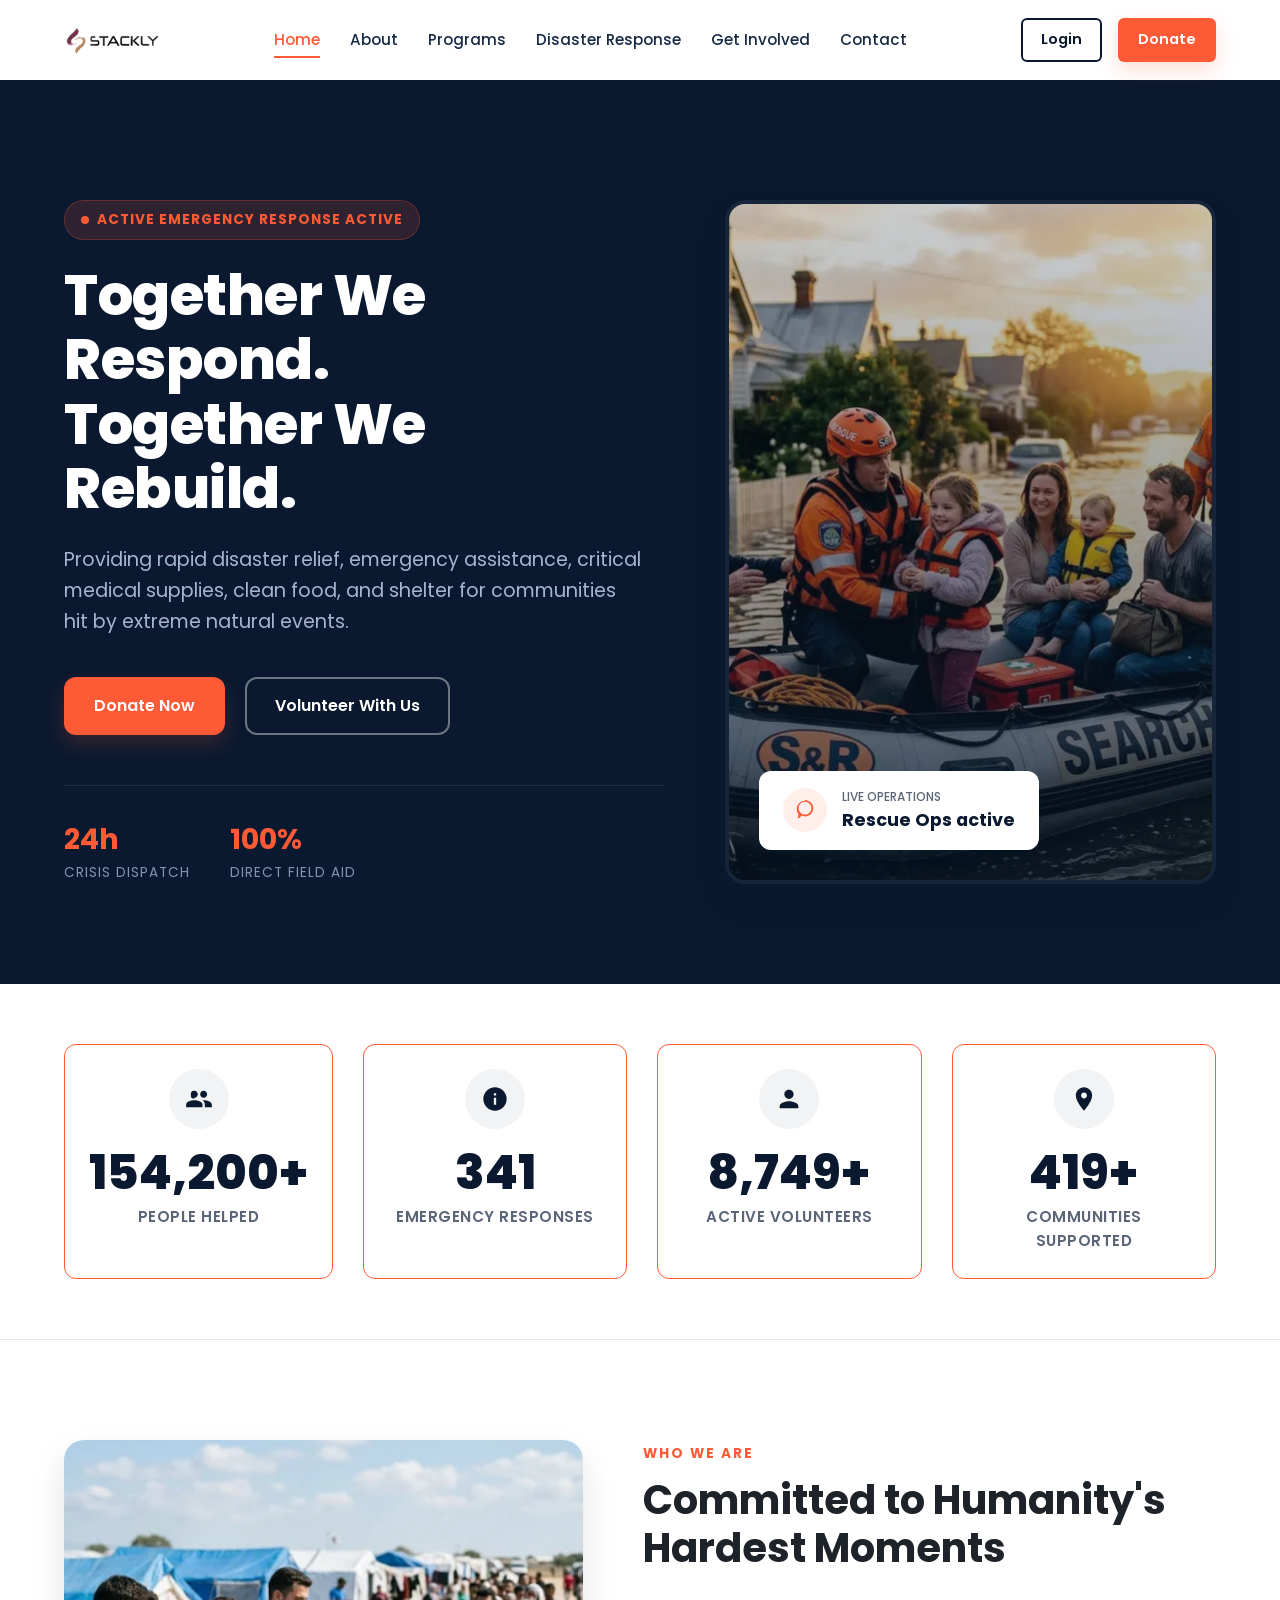
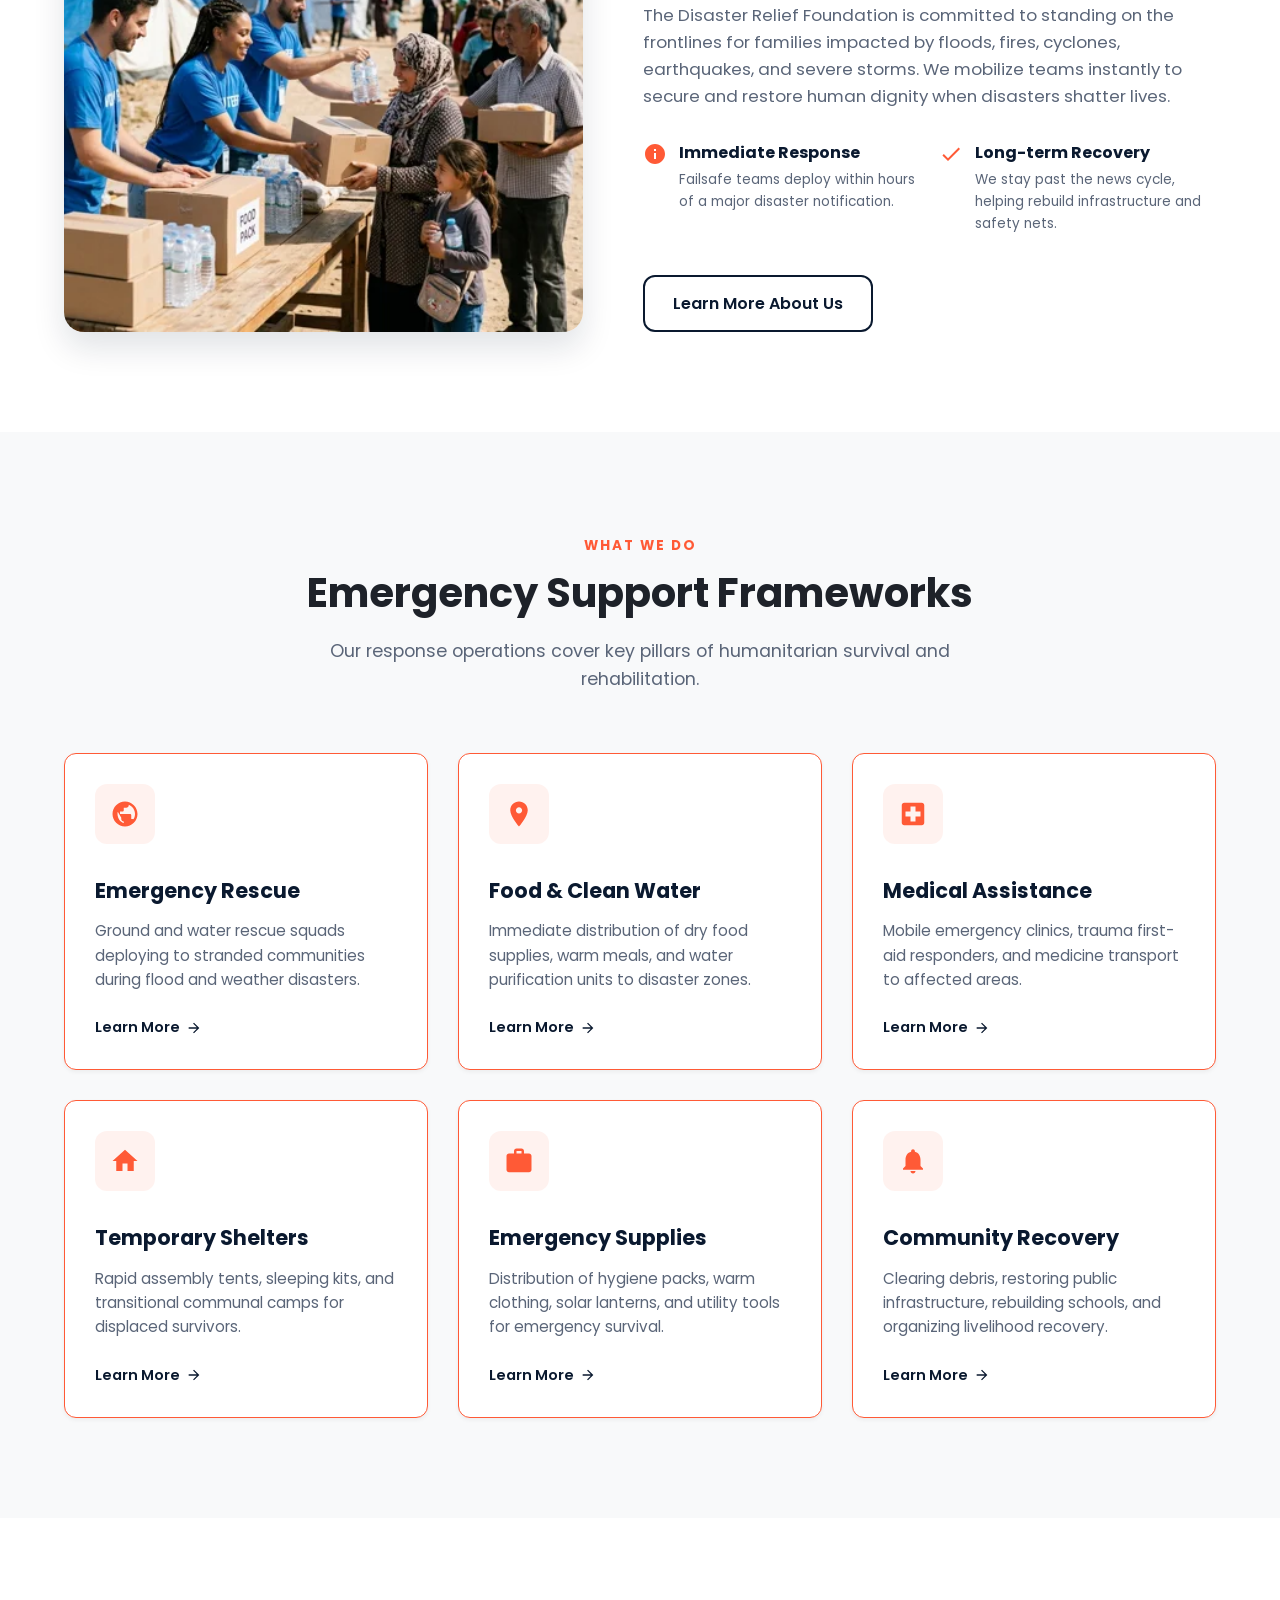
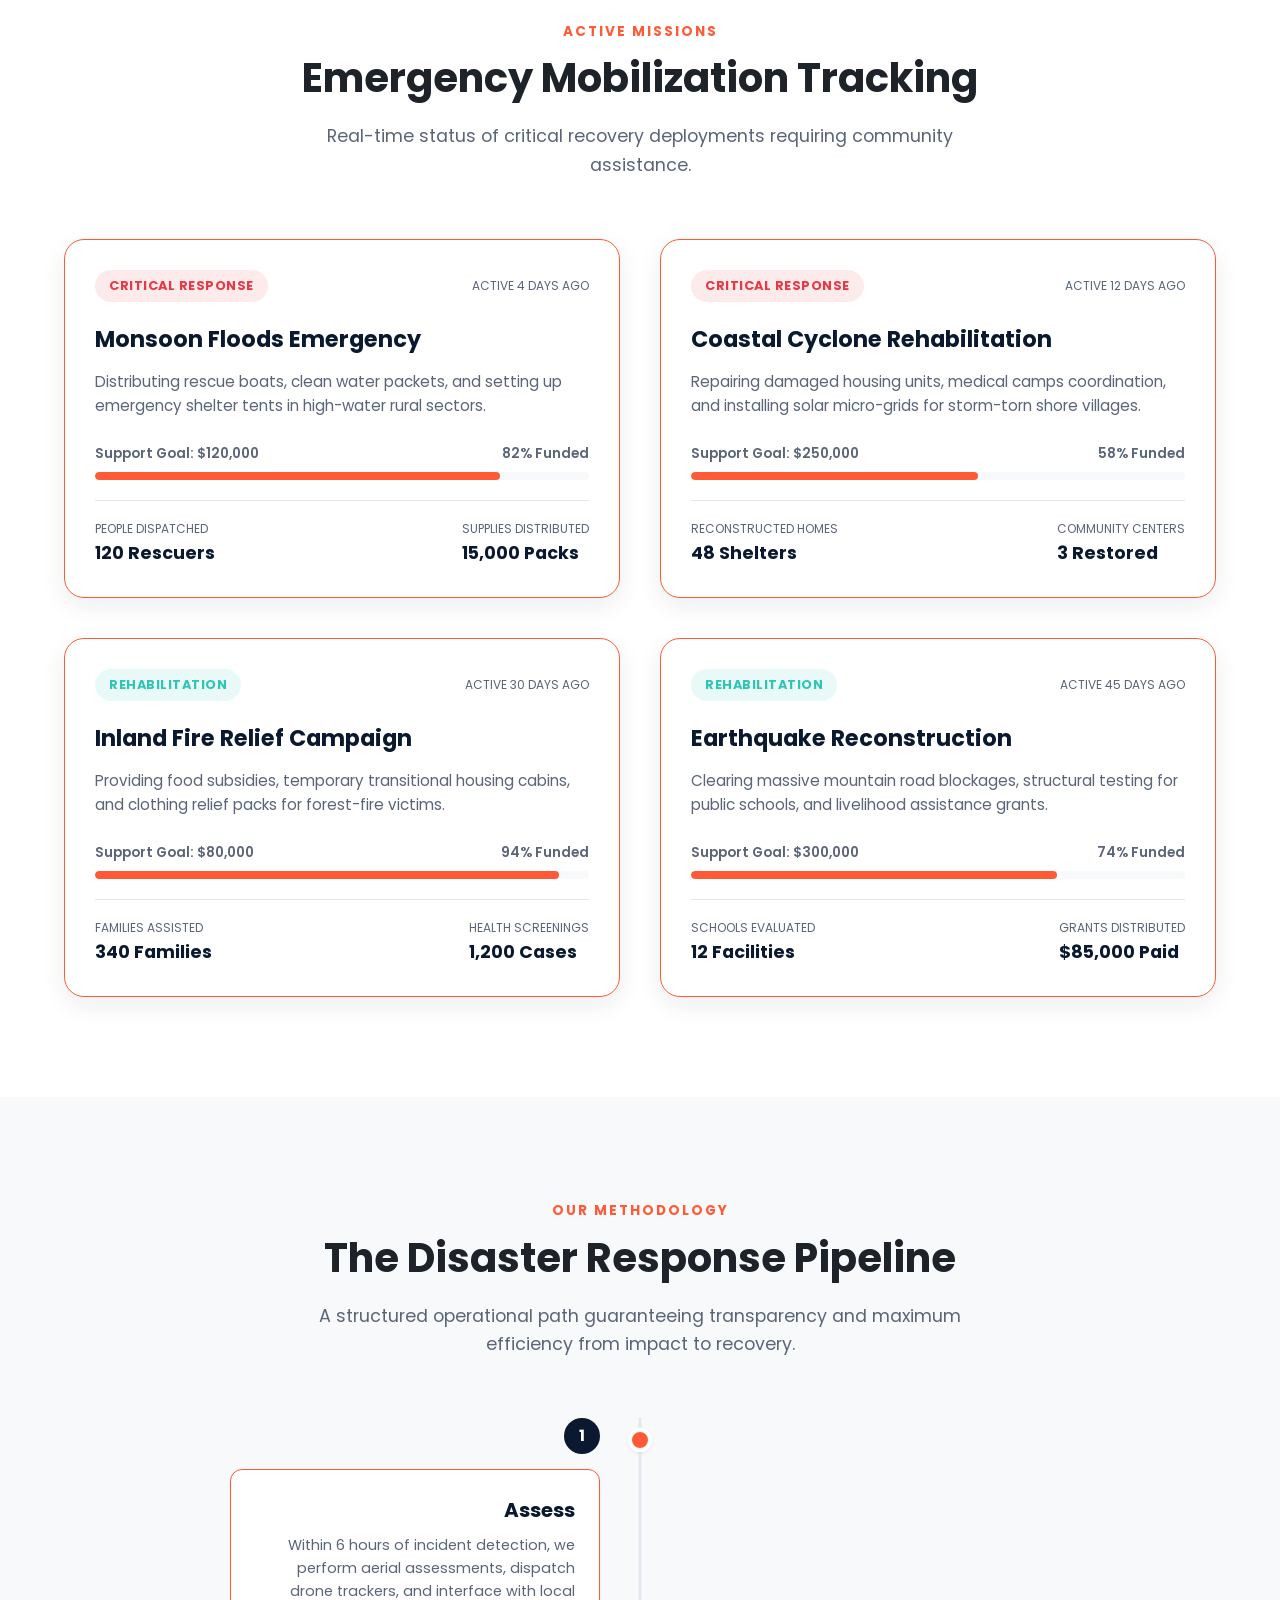
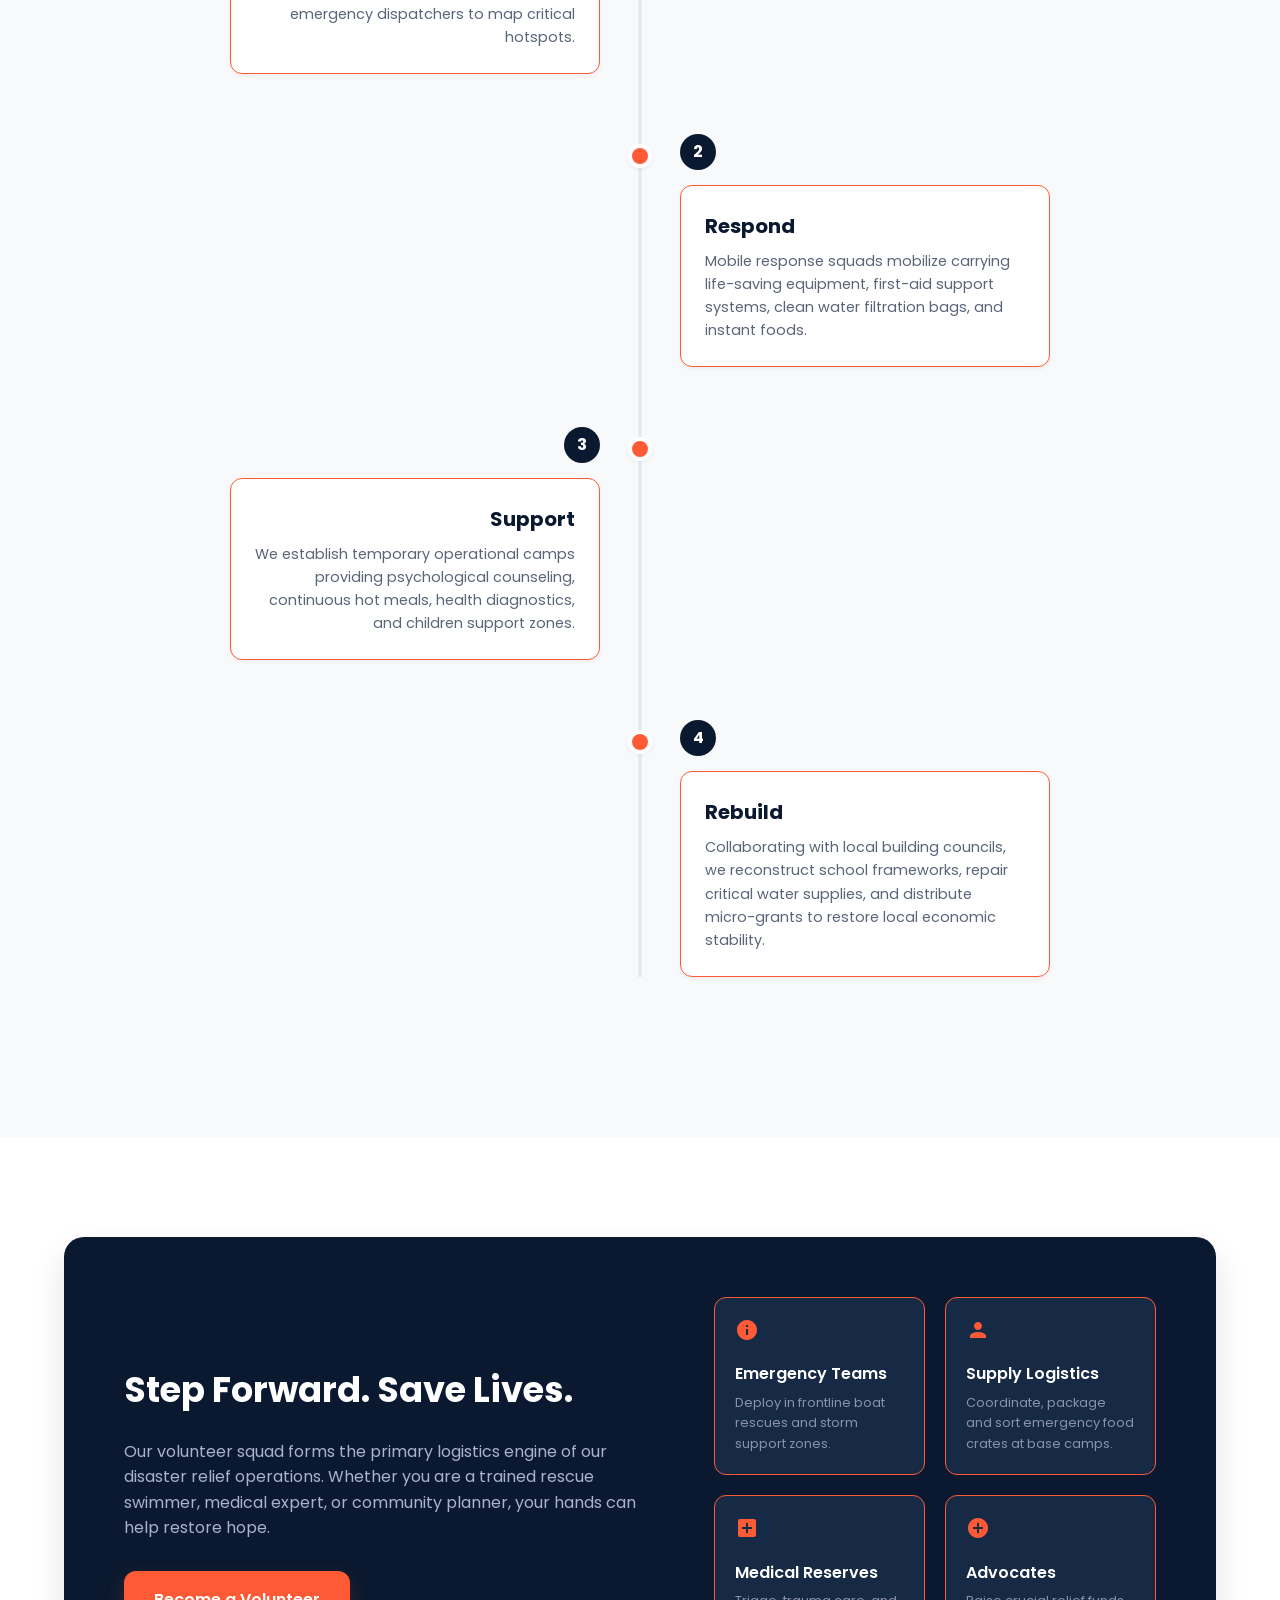
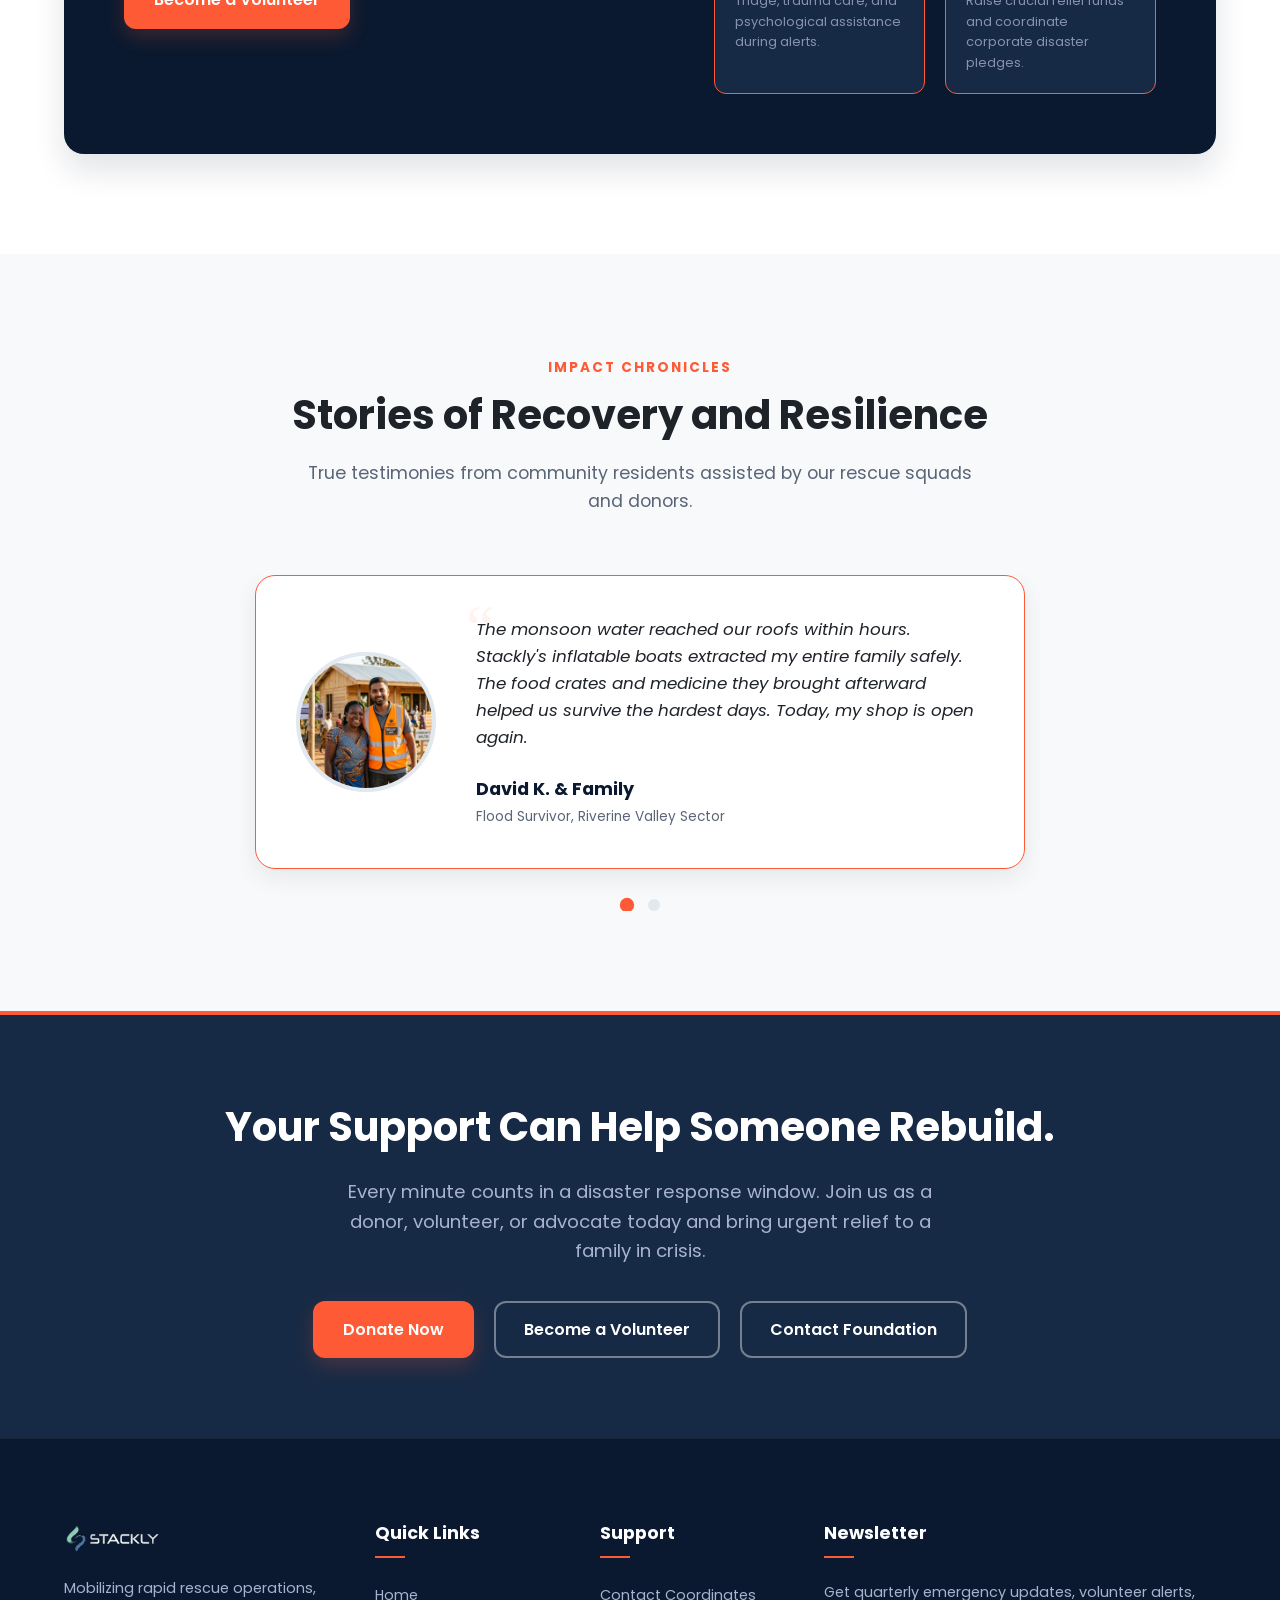
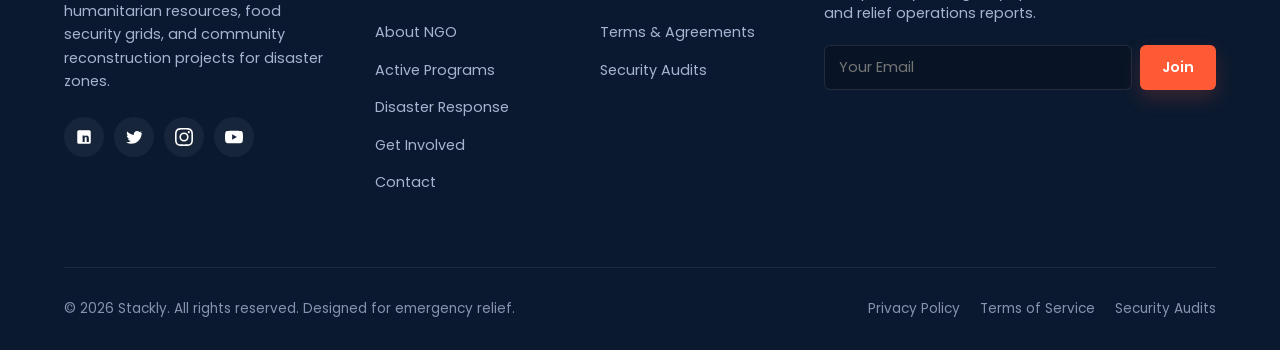
==== index.html @ 504c1574 "fix: adjust operation card header alignment on mobile to stack badge and time vertically, preventing" ====
<!DOCTYPE html>
<html lang="en">
<head>
    <meta charset="UTF-8">
    <meta name="viewport" content="width=device-width, initial-scale=1.0">
    <meta name="description" content="Disaster Relief Foundation - Providing rapid emergency response, food distribution, medical assistance, temporary shelters, and community recovery to disaster-hit zones.">
    <title>Together We Respond, Together We Rebuild | Disaster Relief Foundation</title>
    <link rel="stylesheet" href="css/style.css?v=5.5">
</head>
<body class="has-fixed-header">

    <!-- STICKY NAVBAR -->
    <header class="header">
        <div class="container">
            <a href="index.html" class="logo" aria-label="Disaster Relief Foundation Home">
                <img src="images/logo.webp" alt="Stackly Logo" style="height: 38px; width: auto; object-fit: contain;">
            </a>
            
            <button class="hamburger" aria-label="Toggle navigation menu" aria-expanded="false">
                <span class="hamburger-box">
                    <span class="hamburger-inner"></span>
                </span>
            </button>
            
            <nav class="nav" aria-label="Main Navigation">
                <div class="nav-menu" id="nav-menu">
                    <!-- Mobile Drawer Header -->
                    <div class="drawer-header">
                        <a href="index.html" class="logo">
                            <img src="images/logo.webp" alt="Stackly Logo" style="height: 34px; width: auto; object-fit: contain;">
                        </a>
                        <button class="drawer-close" aria-label="Close Menu">
                            <svg viewBox="0 0 24 24" style="width: 24px; height: 24px; fill: currentColor;"><path d="M19 6.41L17.59 5 12 10.59 6.41 5 5 6.41 10.59 12 5 17.59 6.41 19 12 13.41 17.59 19 19 17.59 13.41 12z"/></svg>
                        </button>
                    </div>
                    
                    <!-- Mobile Search -->
                    <div class="drawer-search">
                        <div style="position: relative; width: 100%;">
                            <input type="text" placeholder="Search resources..." style="width: 100%; padding: 10px 14px; border-radius: var(--radius-sm); border: 1px solid rgba(255, 255, 255, 0.1); background-color: rgba(0, 0, 0, 0.2); color: white; font-size: 0.9rem;" onkeyup="if(event.key === 'Enter') { window.location.href='404.html'; }">
                            <svg viewBox="0 0 24 24" style="position: absolute; right: 12px; top: 50%; transform: translateY(-50%); width: 16px; height: 16px; fill: rgba(255, 255, 255, 0.4); pointer-events: none;"><path d="M15.5 14h-.79l-.28-.27C15.41 12.59 16 11.11 16 9.5 16 5.91 13.09 3 9.5 3S3 5.91 3 9.5 5.91 16 9.5 16c1.61 0 3.09-.59 4.23-1.57l.27.28v.79l5 4.99L20.49 19l-4.99-5zm-6 0C7.01 14 5 11.99 5 9.5S7.01 5 9.5 5 14 7.01 14 9.5 11.99 14 9.5 14z"/></svg>
                        </div>
                    </div>

                    <!-- Nav Links List -->
                    <ul class="nav-links">
                        <li><a href="index.html" class="nav-link active">Home</a></li>
                        <li><a href="about.html" class="nav-link ">About</a></li>
                        <li><a href="programs.html" class="nav-link ">Programs</a></li>
                        <li><a href="response.html" class="nav-link ">Disaster Response</a></li>
                        <li><a href="involved.html" class="nav-link ">Get Involved</a></li>
                        <li><a href="contact.html" class="nav-link ">Contact</a></li>
                    </ul>
                    
                    <!-- Mobile Actions -->
                    <div class="nav-mobile-cta">
                        <a href="login.html" class="btn btn-secondary btn-block">Login</a>
                        <a href="donate.html" class="btn btn-primary btn-block">Donate</a>
                    </div>
                    
                    <!-- Mobile Contact Info -->
                    <div class="drawer-contact-info">
                        <h5>Contact Info</h5>
                        <p>
                            <svg viewBox="0 0 24 24"><path d="M6.62 10.79c1.44 2.83 3.76 5.14 6.59 6.59l2.2-2.2c.27-.27.67-.36 1.02-.24 1.12.37 2.33.57 3.57.57.55 0 1 .45 1 1V20c0 .55-.45 1-1 1-9.39 0-17-7.61-17-17 0-.55.45-1 1-1h3.5c.55 0 1 .45 1 1 0 1.25.2 2.45.57 3.57.11.35.03.74-.25 1.02l-2.2 2.2z"/></svg>
                            <span>+1 (800) 555-RESCUE</span>
                        </p>
                        <p>
                            <svg viewBox="0 0 24 24"><path d="M20 4H4c-1.1 0-1.99.9-1.99 2L2 18c0 1.1.9 2 2 2h16c1.1 0 2-.9 2-2V6c0-1.1-.9-2-2-2zm0 4l-8 5-8-5V6l8 5 8-5v2z"/></svg>
                            <span>operations@stackly.org</span>
                        </p>
                        <p>
                            <svg viewBox="0 0 24 24"><path d="M12 2C8.13 2 5 5.13 5 9c0 5.25 7 13 7 13s7-7.75 7-13c0-3.87-3.13-7-7-7zm0 9.5c-1.38 0-2.5-1.12-2.5-2.5s1.12-2.5 2.5-2.5 2.5 1.12 2.5 2.5-1.12 2.5-2.5 2.5z"/></svg>
                            <span>102 Safety Boulevard, Washington, DC</span>
                        </p>
                    </div>
                </div>
            </nav>
            
            <div class="nav-actions">
                <a href="login.html" class="btn btn-secondary btn-sm">Login</a>
                <a href="donate.html" class="btn btn-primary btn-sm">Donate</a>
            </div>
        </div>
    </header>

    <main>
        <!-- 1. HERO SECTION -->
        <section class="hero" aria-label="Welcome section">
            <div class="container hero-grid">
                <div class="hero-content reveal-left">
                    <div class="hero-tag">
                        <span></span> Active Emergency response active
                    </div>
                    <h1 class="hero-title">Together We Respond.<br>Together We Rebuild.</h1>
                    <p class="hero-desc">
                        Providing rapid disaster relief, emergency assistance, critical medical supplies, clean food, and shelter for communities hit by extreme natural events.
                    </p>
                    <div class="hero-actions">
                        <a href="donate.html" class="btn btn-primary">Donate Now</a>
                        <a href="involved.html" class="btn btn-outline-white">Volunteer With Us</a>
                    </div>
                    <div class="hero-trust-grid">
                        <div class="hero-trust-item">
                            <span class="hero-trust-num">24h</span>
                            <span class="hero-trust-label">Crisis Dispatch</span>
                        </div>
                        <div class="hero-trust-item">
                            <span class="hero-trust-num">100%</span>
                            <span class="hero-trust-label">Direct Field Aid</span>
                        </div>
                    </div>
                </div>
                <div class="hero-visual reveal-right">
                    <div class="hero-img-wrapper">
                        <img src="images/hero_emergency.webp" alt="Emergency response boat rescuing families from a flooded town street" width="600" height="338">
                        <div class="hero-overlay-badge">
                            <div class="hero-overlay-icon" aria-hidden="true">
                                <svg viewBox="0 0 24 24"><path d="M12 2c-4.97 0-9 4.03-9 9 0 2.12.74 4.07 1.97 5.61L4.35 19.4c-.39.39-.39 1.02 0 1.41.39.39 1.02.39 1.41 0l2.79-2.79C10.08 18.66 11.02 19 12 19c4.97 0 9-4.03 9-9s-4.03-9-9-9zm0 15c-3.87 0-7-3.13-7-7s3.13-7 7-7 7 3.13 7 7-3.13 7-7 7z"/></svg>
                            </div>
                            <div class="hero-overlay-text">
                                <p>Live Operations</p>
                                <h4>Rescue Ops active</h4>
                            </div>
                        </div>
                    </div>
                </div>
            </div>
        </section>

        <!-- 2. EMERGENCY IMPACT STATISTICS -->
        <section class="stats" aria-label="Impact Stats">
            <div class="container stats-grid">
                <div class="stat-card reveal">
                    <div class="stat-icon" aria-hidden="true">
                        <svg viewBox="0 0 24 24"><path d="M16 11c1.66 0 2.99-1.34 2.99-3S17.66 5 16 5s-3 1.34-3 3 1.34 3 3 3zm-8 0c1.66 0 2.99-1.34 2.99-3S9.66 5 8 5 5 5.42 5 8.5s1.34 3 3 3zm0 2c-2.33 0-7 1.17-7 3.5V19h14v-2.5c0-2.33-4.67-3.5-7-3.5zm8 0c-.29 0-.62.02-.97.05 1.16.84 1.97 1.97 1.97 3.45V19h6v-2.5c0-2.33-4.67-3.5-7-3.5z"/></svg>
                    </div>
                    <div class="stat-number" data-target="154200" data-suffix="+">0</div>
                    <div class="stat-label">People Helped</div>
                </div>
                <div class="stat-card reveal">
                    <div class="stat-icon" aria-hidden="true">
                        <svg viewBox="0 0 24 24"><path d="M12 2C6.48 2 2 6.48 2 12s4.48 10 10 10 10-4.48 10-10S17.52 2 12 2zm1 15h-2v-6h2v6zm0-8h-2V7h2v2z"/></svg>
                    </div>
                    <div class="stat-number" data-target="342" data-suffix="">0</div>
                    <div class="stat-label">Emergency Responses</div>
                </div>
                <div class="stat-card reveal">
                    <div class="stat-icon" aria-hidden="true">
                        <svg viewBox="0 0 24 24"><path d="M12 12c2.21 0 4-1.79 4-4s-1.79-4-4-4-4 1.79-4 4 1.79 4 4 4zm0 2c-2.67 0-8 1.34-8 4v2h16v-2c0-2.66-5.33-4-8-4z"/></svg>
                    </div>
                    <div class="stat-number" data-target="8750" data-suffix="+">0</div>
                    <div class="stat-label">Active Volunteers</div>
                </div>
                <div class="stat-card reveal">
                    <div class="stat-icon" aria-hidden="true">
                        <svg viewBox="0 0 24 24"><path d="M12 2C8.13 2 5 5.13 5 9c0 5.25 7 13 7 13s7-7.75 7-13c0-3.87-3.13-7-7-7zm0 9.5c-1.38 0-2.5-1.12-2.5-2.5s1.12-2.5 2.5-2.5 2.5 1.12 2.5 2.5-1.12 2.5-2.5 2.5z"/></svg>
                    </div>
                    <div class="stat-number" data-target="420" data-suffix="+">0</div>
                    <div class="stat-label">Communities Supported</div>
                </div>
            </div>
        </section>

        <!-- 3. OUR MISSION -->
        <section class="section section-bg-white" aria-label="Our Mission">
            <div class="container mission-grid">
                <div class="mission-image-wrapper reveal-left">
                    <img src="images/mission_distribution.webp?v=1.1" alt="Volunteers handing out relief foods and water boxes at a crisis shelter" width="600" height="400" loading="lazy">
                </div>
                <div class="mission-content reveal-right">
                    <div class="mission-header">
                        <span class="section-tag">Who We Are</span>
                        <h2 class="section-title">Committed to Humanity's Hardest Moments</h2>
                    </div>
                    <p class="mission-text">
                        The Disaster Relief Foundation is committed to standing on the frontlines for families impacted by floods, fires, cyclones, earthquakes, and severe storms. We mobilize teams instantly to secure and restore human dignity when disasters shatter lives.
                    </p>
                    <div class="mission-features">
                        <div class="mission-feature-item">
                            <div class="mission-feature-icon" aria-hidden="true">
                                <svg viewBox="0 0 24 24"><path d="M12 2C6.48 2 2 6.48 2 12s4.48 10 10 10 10-4.48 10-10S17.52 2 12 2zm1 15h-2v-6h2v6zm0-8h-2V7h2v2z"/></svg>
                            </div>
                            <div>
                                <h4 class="mission-feature-title">Immediate Response</h4>
                                <p class="mission-feature-desc">Failsafe teams deploy within hours of a major disaster notification.</p>
                            </div>
                        </div>
                        <div class="mission-feature-item">
                            <div class="mission-feature-icon" aria-hidden="true">
                                <svg viewBox="0 0 24 24"><path d="M9 16.17L4.83 12l-1.42 1.41L9 19 21 7l-1.41-1.41z"/></svg>
                            </div>
                            <div>
                                <h4 class="mission-feature-title">Long-term Recovery</h4>
                                <p class="mission-feature-desc">We stay past the news cycle, helping rebuild infrastructure and safety nets.</p>
                            </div>
                        </div>
                    </div>
                    <a href="about.html" class="btn btn-secondary">Learn More About Us</a>
                </div>
            </div>
        </section>

        <!-- 4. DISASTER RESPONSE PROGRAMS -->
        <section class="section" aria-label="Our Programs">
            <div class="container">
                <div class="section-header reveal">
                    <span class="section-tag">What We Do</span>
                    <h2 class="section-title">Emergency Support Frameworks</h2>
                    <p class="section-desc">Our response operations cover key pillars of humanitarian survival and rehabilitation.</p>
                </div>
                <div class="programs-grid">
                    <!-- Card 1 -->
                    <div class="program-card reveal">
                        <div class="program-icon-bar">
                            <div class="program-card-icon" aria-hidden="true">
                                <svg viewBox="0 0 24 24"><path d="M12 2C6.48 2 2 6.48 2 12s4.48 10 10 10 10-4.48 10-10S17.52 2 12 2zm1 17.93c-3.95-.49-7-3.85-7-7.93 0-.62.08-1.21.21-1.79L9 15v1c0 1.1.9 2 2 2v1.93zm6.9-2.54c-.26-.81-1-1.39-1.9-1.39h-1v-3c0-.55-.45-1-1-1H8v-2h2c.55 0 1-.45 1-1V7h2c1.1 0 2-.9 2-2v-.41c2.93 1.19 5 4.06 5 7.41 0 2.08-.8 3.97-2.1 5.39z"/></svg>
                            </div>
                        </div>
                        <div class="program-card-body">
                            <h3 class="program-card-title">Emergency Rescue</h3>
                            <p class="program-card-desc">Ground and water rescue squads deploying to stranded communities during flood and weather disasters.</p>
                            <a href="programs.html#rescue" class="program-card-link">
                                Learn More 
                                <svg viewBox="0 0 24 24" aria-hidden="true"><path d="M12 4l-1.41 1.41L16.17 11H4v2h12.17l-5.58 5.59L12 20l8-8z"/></svg>
                            </a>
                        </div>
                    </div>
                    <!-- Card 2 -->
                    <div class="program-card reveal">
                        <div class="program-icon-bar">
                            <div class="program-card-icon" aria-hidden="true">
                                <svg viewBox="0 0 24 24"><path d="M12 2C8.14 2 5 5.14 5 9c0 5.25 7 13 7 13s7-7.75 7-13c0-3.86-3.14-7-7-7zm0 9.5c-1.38 0-2.5-1.12-2.5-2.5s1.12-2.5 2.5-2.5 2.5 1.12 2.5 2.5-1.12 2.5-2.5 2.5z"/></svg>
                            </div>
                        </div>
                        <div class="program-card-body">
                            <h3 class="program-card-title">Food & Clean Water</h3>
                            <p class="program-card-desc">Immediate distribution of dry food supplies, warm meals, and water purification units to disaster zones.</p>
                            <a href="programs.html#food-water" class="program-card-link">
                                Learn More 
                                <svg viewBox="0 0 24 24" aria-hidden="true"><path d="M12 4l-1.41 1.41L16.17 11H4v2h12.17l-5.58 5.59L12 20l8-8z"/></svg>
                            </a>
                        </div>
                    </div>
                    <!-- Card 3 -->
                    <div class="program-card reveal">
                        <div class="program-icon-bar">
                            <div class="program-card-icon" aria-hidden="true">
                                <svg viewBox="0 0 24 24"><path d="M19 3H5c-1.1 0-1.99.9-1.99 2L3 19c0 1.1.9 2 2 2h14c1.1 0 2-.9 2-2V5c0-1.1-.9-2-2-2zm-1 11h-4v4h-4v-4H6v-4h4V6h4v4h4v4z"/></svg>
                            </div>
                        </div>
                        <div class="program-card-body">
                            <h3 class="program-card-title">Medical Assistance</h3>
                            <p class="program-card-desc">Mobile emergency clinics, trauma first-aid responders, and medicine transport to affected areas.</p>
                            <a href="programs.html#medical" class="program-card-link">
                                Learn More 
                                <svg viewBox="0 0 24 24" aria-hidden="true"><path d="M12 4l-1.41 1.41L16.17 11H4v2h12.17l-5.58 5.59L12 20l8-8z"/></svg>
                            </a>
                        </div>
                    </div>
                    <!-- Card 4 -->
                    <div class="program-card reveal">
                        <div class="program-icon-bar">
                            <div class="program-card-icon" aria-hidden="true">
                                <svg viewBox="0 0 24 24"><path d="M10 20v-6h4v6h5v-8h3L12 3 2 12h3v8z"/></svg>
                            </div>
                        </div>
                        <div class="program-card-body">
                            <h3 class="program-card-title">Temporary Shelters</h3>
                            <p class="program-card-desc">Rapid assembly tents, sleeping kits, and transitional communal camps for displaced survivors.</p>
                            <a href="programs.html#shelter" class="program-card-link">
                                Learn More 
                                <svg viewBox="0 0 24 24" aria-hidden="true"><path d="M12 4l-1.41 1.41L16.17 11H4v2h12.17l-5.58 5.59L12 20l8-8z"/></svg>
                            </a>
                        </div>
                    </div>
                    <!-- Card 5 -->
                    <div class="program-card reveal">
                        <div class="program-icon-bar">
                            <div class="program-card-icon" aria-hidden="true">
                                <svg viewBox="0 0 24 24"><path d="M20 6h-4V4c0-1.11-.89-2-2-2h-4c-1.11 0-2 .89-2 2v2H4c-1.11 0-1.99.89-1.99 2L2 19c0 1.11.89 2 2 2h16c1.11 0 2-.89 2-2V8c0-1.11-.89-2-2-2zm-6 0h-4V4h4v2z"/></svg>
                            </div>
                        </div>
                        <div class="program-card-body">
                            <h3 class="program-card-title">Emergency Supplies</h3>
                            <p class="program-card-desc">Distribution of hygiene packs, warm clothing, solar lanterns, and utility tools for emergency survival.</p>
                            <a href="programs.html#supplies" class="program-card-link">
                                Learn More 
                                <svg viewBox="0 0 24 24" aria-hidden="true"><path d="M12 4l-1.41 1.41L16.17 11H4v2h12.17l-5.58 5.59L12 20l8-8z"/></svg>
                            </a>
                        </div>
                    </div>
                    <!-- Card 6 -->
                    <div class="program-card reveal">
                        <div class="program-icon-bar">
                            <div class="program-card-icon" aria-hidden="true">
                                <svg viewBox="0 0 24 24"><path d="M12 22c1.1 0 2-.9 2-2h-4c0 1.1.89 2 2 2zm6-6v-5c0-3.07-1.64-5.64-4.5-6.32V4c0-.83-.67-1.5-1.5-1.5s-1.5.67-1.5 1.5v.68C7.63 5.36 6 7.92 6 11v5l-2 2v1h16v-1l-2-2z"/></svg>
                            </div>
                        </div>
                        <div class="program-card-body">
                            <h3 class="program-card-title">Community Recovery</h3>
                            <p class="program-card-desc">Clearing debris, restoring public infrastructure, rebuilding schools, and organizing livelihood recovery.</p>
                            <a href="programs.html#recovery" class="program-card-link">
                                Learn More 
                                <svg viewBox="0 0 24 24" aria-hidden="true"><path d="M12 4l-1.41 1.41L16.17 11H4v2h12.17l-5.58 5.59L12 20l8-8z"/></svg>
                            </a>
                        </div>
                    </div>
                </div>
            </div>
        </section>

        <!-- 5. ACTIVE RELIEF OPERATIONS -->
        <section class="section section-bg-white" aria-label="Active Relief Operations">
            <div class="container">
                <div class="section-header reveal">
                    <span class="section-tag">Active Missions</span>
                    <h2 class="section-title">Emergency Mobilization Tracking</h2>
                    <p class="section-desc">Real-time status of critical recovery deployments requiring community assistance.</p>
                </div>
                <div class="operations-grid">
                    <!-- Op 1 -->
                    <div class="operation-card reveal-left">
                        <div class="operation-header">
                            <span class="operation-badge">Critical Response</span>
                            <span class="operation-stat-label">Active 4 days ago</span>
                        </div>
                        <h3 class="operation-title">Monsoon Floods Emergency</h3>
                        <p class="operation-desc">Distributing rescue boats, clean water packets, and setting up emergency shelter tents in high-water rural sectors.</p>
                        <div class="operation-progress-container">
                            <div class="operation-progress-labels">
                                <span>Support Goal: $120,000</span>
                                <span>82% Funded</span>
                            </div>
                            <div class="operation-progress-bar">
                                <div class="operation-progress-fill" data-progress="82%"></div>
                            </div>
                        </div>
                        <div class="operation-stats-row">
                            <div class="operation-stat-item">
                                <span class="operation-stat-label">People Dispatched</span>
                                <span class="operation-stat-val">120 Rescuers</span>
                            </div>
                            <div class="operation-stat-item">
                                <span class="operation-stat-label">Supplies Distributed</span>
                                <span class="operation-stat-val">15,000 Packs</span>
                            </div>
                        </div>
                    </div>
                    
                    <!-- Op 2 -->
                    <div class="operation-card reveal-right">
                        <div class="operation-header">
                            <span class="operation-badge">Critical Response</span>
                            <span class="operation-stat-label">Active 12 days ago</span>
                        </div>
                        <h3 class="operation-title">Coastal Cyclone Rehabilitation</h3>
                        <p class="operation-desc">Repairing damaged housing units, medical camps coordination, and installing solar micro-grids for storm-torn shore villages.</p>
                        <div class="operation-progress-container">
                            <div class="operation-progress-labels">
                                <span>Support Goal: $250,000</span>
                                <span>58% Funded</span>
                            </div>
                            <div class="operation-progress-bar">
                                <div class="operation-progress-fill" data-progress="58%"></div>
                            </div>
                        </div>
                        <div class="operation-stats-row">
                            <div class="operation-stat-item">
                                <span class="operation-stat-label">Reconstructed homes</span>
                                <span class="operation-stat-val">48 Shelters</span>
                            </div>
                            <div class="operation-stat-item">
                                <span class="operation-stat-label">Community centers</span>
                                <span class="operation-stat-val">3 Restored</span>
                            </div>
                        </div>
                    </div>

                    <!-- Op 3 -->
                    <div class="operation-card reveal-left">
                        <div class="operation-header">
                            <span class="operation-badge rehab">Rehabilitation</span>
                            <span class="operation-stat-label">Active 30 days ago</span>
                        </div>
                        <h3 class="operation-title">Inland Fire Relief Campaign</h3>
                        <p class="operation-desc">Providing food subsidies, temporary transitional housing cabins, and clothing relief packs for forest-fire victims.</p>
                        <div class="operation-progress-container">
                            <div class="operation-progress-labels">
                                <span>Support Goal: $80,000</span>
                                <span>94% Funded</span>
                            </div>
                            <div class="operation-progress-bar">
                                <div class="operation-progress-fill" data-progress="94%"></div>
                            </div>
                        </div>
                        <div class="operation-stats-row">
                            <div class="operation-stat-item">
                                <span class="operation-stat-label">Families Assisted</span>
                                <span class="operation-stat-val">340 Families</span>
                            </div>
                            <div class="operation-stat-item">
                                <span class="operation-stat-label">Health Screenings</span>
                                <span class="operation-stat-val">1,200 Cases</span>
                            </div>
                        </div>
                    </div>
                    
                    <!-- Op 4 -->
                    <div class="operation-card reveal-right">
                        <div class="operation-header">
                            <span class="operation-badge rehab">Rehabilitation</span>
                            <span class="operation-stat-label">Active 45 days ago</span>
                        </div>
                        <h3 class="operation-title">Earthquake Reconstruction</h3>
                        <p class="operation-desc">Clearing massive mountain road blockages, structural testing for public schools, and livelihood assistance grants.</p>
                        <div class="operation-progress-container">
                            <div class="operation-progress-labels">
                                <span>Support Goal: $300,000</span>
                                <span>74% Funded</span>
                            </div>
                            <div class="operation-progress-bar">
                                <div class="operation-progress-fill" data-progress="74%"></div>
                            </div>
                        </div>
                        <div class="operation-stats-row">
                            <div class="operation-stat-item">
                                <span class="operation-stat-label">Schools Evaluated</span>
                                <span class="operation-stat-val">12 Facilities</span>
                            </div>
                            <div class="operation-stat-item">
                                <span class="operation-stat-label">Grants Distributed</span>
                                <span class="operation-stat-val">$85,000 Paid</span>
                            </div>
                        </div>
                    </div>
                </div>
            </div>
        </section>

        <!-- 6. HOW WE HELP SECTION (TIMELINE) -->
        <section class="section" aria-label="Operational Timeline">
            <div class="container">
                <div class="section-header reveal">
                    <span class="section-tag">Our Methodology</span>
                    <h2 class="section-title">The Disaster Response Pipeline</h2>
                    <p class="section-desc">A structured operational path guaranteeing transparency and maximum efficiency from impact to recovery.</p>
                </div>
                <div class="timeline">
                    <!-- Step 1 -->
                    <div class="timeline-item reveal-left">
                        <div class="timeline-dot" aria-hidden="true"></div>
                        <span class="timeline-badge">1</span>
                        <div class="timeline-card">
                            <h3 class="timeline-title">Assess</h3>
                            <p class="timeline-desc">Within 6 hours of incident detection, we perform aerial assessments, dispatch drone trackers, and interface with local emergency dispatchers to map critical hotspots.</p>
                        </div>
                    </div>
                    <!-- Step 2 -->
                    <div class="timeline-item reveal-right">
                        <div class="timeline-dot" aria-hidden="true"></div>
                        <span class="timeline-badge">2</span>
                        <div class="timeline-card">
                            <h3 class="timeline-title">Respond</h3>
                            <p class="timeline-desc">Mobile response squads mobilize carrying life-saving equipment, first-aid support systems, clean water filtration bags, and instant foods.</p>
                        </div>
                    </div>
                    <!-- Step 3 -->
                    <div class="timeline-item reveal-left">
                        <div class="timeline-dot" aria-hidden="true"></div>
                        <span class="timeline-badge">3</span>
                        <div class="timeline-card">
                            <h3 class="timeline-title">Support</h3>
                            <p class="timeline-desc">We establish temporary operational camps providing psychological counseling, continuous hot meals, health diagnostics, and children support zones.</p>
                        </div>
                    </div>
                    <!-- Step 4 -->
                    <div class="timeline-item reveal-right">
                        <div class="timeline-dot" aria-hidden="true"></div>
                        <span class="timeline-badge">4</span>
                        <div class="timeline-card">
                            <h3 class="timeline-title">Rebuild</h3>
                            <p class="timeline-desc">Collaborating with local building councils, we reconstruct school frameworks, repair critical water supplies, and distribute micro-grants to restore local economic stability.</p>
                        </div>
                    </div>
                </div>
            </div>
        </section>

        <!-- 7. VOLUNTEER SECTION -->
        <section class="section section-bg-white" aria-label="Volunteer Opportunities">
            <div class="container">
                <div class="volunteer-box reveal">
                    <div class="volunteer-content">
                        <h2>Step Forward. Save Lives.</h2>
                        <p>Our volunteer squad forms the primary logistics engine of our disaster relief operations. Whether you are a trained rescue swimmer, medical expert, or community planner, your hands can help restore hope.</p>
                        <a href="involved.html" class="btn btn-primary">Become a Volunteer</a>
                    </div>
                    <div class="volunteer-features-grid">
                        <div class="volunteer-feat-card">
                            <div class="volunteer-feat-icon" aria-hidden="true">
                                <svg viewBox="0 0 24 24"><path d="M12 2C6.48 2 2 6.48 2 12s4.48 10 10 10 10-4.48 10-10S17.52 2 12 2zm1 15h-2v-6h2v6zm0-8h-2V7h2v2z"/></svg>
                            </div>
                            <h3 class="volunteer-feat-title">Emergency Teams</h3>
                            <p class="volunteer-feat-desc">Deploy in frontline boat rescues and storm support zones.</p>
                        </div>
                        <div class="volunteer-feat-card">
                            <div class="volunteer-feat-icon" aria-hidden="true">
                                <svg viewBox="0 0 24 24"><path d="M12 12c2.21 0 4-1.79 4-4s-1.79-4-4-4-4 1.79-4 4 1.79 4 4 4zm0 2c-2.67 0-8 1.34-8 4v2h16v-2c0-2.66-5.33-4-8-4z"/></svg>
                            </div>
                            <h3 class="volunteer-feat-title">Supply Logistics</h3>
                            <p class="volunteer-feat-desc">Coordinate, package and sort emergency food crates at base camps.</p>
                        </div>
                        <div class="volunteer-feat-card">
                            <div class="volunteer-feat-icon" aria-hidden="true">
                                <svg viewBox="0 0 24 24"><path d="M19 3H5c-1.1 0-2 .9-2 2v14c0 1.1.9 2 2 2h14c1.1 0 2-.9 2-2V5c0-1.1-.9-2-2-2zm-2 10h-4v4h-2v-4H7v-2h4V7h2v4h4v2z"/></svg>
                            </div>
                            <h3 class="volunteer-feat-title">Medical Reserves</h3>
                            <p class="volunteer-feat-desc">Triage, trauma care, and psychological assistance during alerts.</p>
                        </div>
                        <div class="volunteer-feat-card">
                            <div class="volunteer-feat-icon" aria-hidden="true">
                                <svg viewBox="0 0 24 24"><path d="M12 2C6.48 2 2 6.48 2 12s4.48 10 10 10 10-4.48 10-10S17.52 2 12 2zm5 11h-4v4h-2v-4H7v-2h4V7h2v4h4v2z"/></svg>
                            </div>
                            <h3 class="volunteer-feat-title">Advocates</h3>
                            <p class="volunteer-feat-desc">Raise crucial relief funds and coordinate corporate disaster pledges.</p>
                        </div>
                    </div>
                </div>
            </div>
        </section>

        <!-- 8. STORIES OF HOPE (TESTIMONIALS SLIDER) -->
        <section class="section" aria-label="Testimonials and stories of hope">
            <div class="container">
                <div class="section-header reveal">
                    <span class="section-tag">Impact Chronicles</span>
                    <h2 class="section-title">Stories of Recovery and Resilience</h2>
                    <p class="section-desc">True testimonies from community residents assisted by our rescue squads and donors.</p>
                </div>
                <div class="stories-slider-container reveal">
                    <div class="stories-track">
                        <!-- Slide 1 -->
                        <div class="story-slide">
                            <div class="story-card">
                                <div class="story-avatar">
                                    <img src="images/story_hope.webp" alt="Smiling local community member standing next to a rescue shelter" width="140" height="140" loading="lazy">
                                </div>
                                <div class="story-body">
                                    <span class="story-quote-icon">“</span>
                                    <p class="story-text">
                                        The monsoon water reached our roofs within hours. Stackly's inflatable boats extracted my entire family safely. The food crates and medicine they brought afterward helped us survive the hardest days. Today, my shop is open again.
                                    </p>
                                    <h4 class="story-author">David K. &amp; Family</h4>
                                    <span class="story-meta">Flood Survivor, Riverine Valley Sector</span>
                                </div>
                            </div>
                        </div>
                        <!-- Slide 2 -->
                        <div class="story-slide">
                            <div class="story-card">
                                <div class="story-avatar">
                                    <img src="images/story_hope_2.webp" alt="Smiling resident standing in front of reconstructed school facility" width="140" height="140" loading="lazy">
                                </div>
                                <div class="story-body">
                                    <span class="story-quote-icon">“</span>
                                    <p class="story-text">
                                        After the category-5 cyclone shattered our school house, we thought our kids would lose months of education. Stackly builders arrived with structural panels and set up modular classrooms in 10 days. They are true lifesavers.
                                    </p>
                                    <h4 class="story-author">Elena Rostova</h4>
                                    <span class="story-meta">Primary School Teacher, Coastal Region</span>
                                </div>
                            </div>
                        </div>
                    </div>
                    <!-- Slide Navigation Dots (populated by main.js) -->
                    <div class="slider-nav"></div>
                </div>
            </div>
        </section>

        <!-- 9. FINAL DONATION CTA -->
        <section class="final-cta" aria-label="Call to action section">
            <div class="container reveal">
                <h2 class="final-cta-title">Your Support Can Help Someone Rebuild.</h2>
                <p class="final-cta-desc">
                    Every minute counts in a disaster response window. Join us as a donor, volunteer, or advocate today and bring urgent relief to a family in crisis.
                </p>
                <div class="final-cta-btns">
                    <a href="donate.html" class="btn btn-primary">Donate Now</a>
                    <a href="involved.html" class="btn btn-outline-white">Become a Volunteer</a>
                    <a href="contact.html" class="btn btn-outline-white">Contact Foundation</a>
                </div>
            </div>
        </section>
    </main>

    <!-- FOOTER -->
    <footer class="footer">
        <div class="container">
            <div class="footer-grid">
                <!-- Col 1 -->
                <div class="footer-col-brand">
                    <a href="index.html" class="logo" style="margin-bottom: 20px; display: inline-flex;" aria-label="Disaster Relief Foundation Home">
                        <img src="images/logo.webp" alt="Stackly Logo" style="height: 38px; width: auto; object-fit: contain;">
                    </a>
                    <p>Mobilizing rapid rescue operations, humanitarian resources, food security grids, and community reconstruction projects for disaster zones.</p>
                    <div class="contact-socials" style="margin-top: 20px; padding-top: 0; border: none; display: flex; gap: 10px;">
                        <a href="404.html" class="social-circle" aria-label="Facebook Link">
                            <svg viewBox="0 0 24 24" style="width: 18px; height: 18px; fill: currentColor;"><path d="M19 3a2 2 0 0 1 2 2v14a2 2 0 0 1-2 2H5a2 2 0 0 1-2-2V5a2 2 0 0 1 2-2h14m-.5 15.5v-5.3a3.26 3.26 0 0 0-3.26-3.26c-.85 0-1.84.52-2.32 1.3v-1.11h-2.8v8.37h2.8v-4.87c0-.26.05-.53.13-.72a1.37 1.37 0 0 1 1.25-.92c.67 0 1.24.55 1.24 1.33v5.18h2.96z"/></svg>
                        </a>
                        <a href="404.html" class="social-circle" aria-label="Twitter Link">
                            <svg viewBox="0 0 24 24" style="width: 18px; height: 18px; fill: currentColor;"><path d="M22.46 6c-.77.35-1.6.58-2.46.69.88-.53 1.56-1.37 1.88-2.38-.83.5-1.75.85-2.72 1.05C18.37 4.5 17.26 4 16 4c-2.35 0-4.27 1.92-4.27 4.29 0 .34.04.67.11.98C8.28 9.09 5.11 7.38 3 4.79c-.37.63-.58 1.37-.58 2.15 0 1.49.75 2.81 1.91 3.56-.7 0-1.37-.2-1.95-.53v.05c0 2.08 1.48 3.82 3.44 4.21a4.22 4.22 0 0 1-1.93.07 4.28 4.28 0 0 0 4 2.98 8.6 8.6 0 0 1-5.36 1.85c-.35 0-.69-.02-1.03-.06C2.92 20.29 5.3 21 7.8 21c9.38 0 14.5-7.77 14.5-14.5 0-.22 0-.44-.01-.66.99-.73 1.86-1.64 2.54-2.68z"/></svg>
                        </a>
                        <a href="404.html" class="social-circle" aria-label="Instagram Link">
                            <svg viewBox="0 0 24 24" style="width: 18px; height: 18px; fill: currentColor;"><path d="M12 2.163c3.204 0 3.584.012 4.85.07 3.252.148 4.771 1.691 4.919 4.919.058 1.265.069 1.645.069 4.849 0 3.205-.012 3.584-.069 4.849-.149 3.225-1.664 4.771-4.919 4.919-1.266.058-1.644.07-4.85.07-3.204 0-3.584-.012-4.849-.07-3.26-.149-4.771-1.699-4.919-4.92-.058-1.265-.07-1.644-.07-4.849 0-3.204.013-3.583.07-4.849.149-3.227 1.664-4.771 4.919-4.919 1.266-.057 1.645-.069 4.849-.069zM12 0C8.741 0 8.333.014 7.053.072 2.695.272.273 2.69.073 7.051.014 8.333 0 8.741 0 12c0 3.259.014 3.668.072 4.948.2 4.358 2.618 6.78 6.98 6.98 1.281.058 1.689.072 4.948.072 3.259 0 3.668-.014 4.948-.072 4.354-.2 6.782-2.618 6.979-6.98.059-1.28.073-1.689.073-4.948 0-3.259-.014-3.667-.072-4.947-.196-4.354-2.617-6.78-6.979-6.98C15.668.014 15.259 0 12 0zm0 5.838a6.162 6.162 0 1 0 0 12.324 6.162 6.162 0 0 0 0-12.324zM12 16a4 4 0 1 1 0-8 4 4 0 0 1 0 8zm6.406-11.845a1.44 1.44 0 1 0 0 2.881 1.44 1.44 0 0 0 0-2.881z"/></svg>
                        </a>
                        <a href="404.html" class="social-circle" aria-label="YouTube Link">
                            <svg viewBox="0 0 24 24" style="width: 18px; height: 18px; fill: currentColor;"><path d="M23.498 6.163a3.003 3.003 0 0 0-2.11-2.11C19.518 3.545 12 3.545 12 3.545s-7.518 0-9.388.508a3.003 3.003 0 0 0-2.11 2.11C0 8.033 0 12 0 12s0 3.967.502 5.837a3.003 3.003 0 0 0 2.11 2.11c1.87.508 9.388.508 9.388.508s7.518 0 9.388-.508a3.003 3.003 0 0 0 2.11-2.11C24 15.967 24 12 24 12s0-3.967-.502-5.837zM9.545 15.568V8.432L15.818 12l-6.273 3.568z"/></svg>
                        </a>
                    </div>
                </div>
                <!-- Col 2 -->
                <div>
                    <h3 class="footer-col-title">Quick Links</h3>
                    <ul class="footer-links">
                        <li><a href="index.html">Home</a></li>
                        <li><a href="about.html">About NGO</a></li>
                        <li><a href="programs.html">Active Programs</a></li>
                        <li><a href="response.html">Disaster Response</a></li>
                        <li><a href="involved.html">Get Involved</a></li>
                        <li><a href="contact.html">Contact</a></li>
                    </ul>
                </div>
                <!-- Col 3 -->
                <div>
                    <h3 class="footer-col-title">Support</h3>
                    <ul class="footer-links">
                        <li><a href="contact.html">Contact Coordinates</a></li>
                        <li><a href="404.html">Terms &amp; Agreements</a></li>
                        <li><a href="404.html">Security Audits</a></li>
                    </ul>
                </div>
                <!-- Col 4 -->
                <div>
                    <h3 class="footer-col-title">Newsletter</h3>
                    <p style="color: #A8B2D1; font-size: 0.9rem; margin-bottom: 20px; line-height: 1.5;">
                        Get quarterly emergency updates, volunteer alerts, and relief operations reports.
                    </p>
                    <form id="footer-newsletter-form" style="display: flex; gap: 8px;">
                        <input type="email" placeholder="Your Email" style="flex-grow: 1; padding: 10px 14px; border-radius: var(--radius-sm); border: 1px solid rgba(255, 255, 255, 0.1); background-color: rgba(0, 0, 0, 0.2); color: white; font-size: 0.9rem;" required>
                        <button type="submit" class="btn btn-primary btn-sm" style="padding: 10px 20px; border-radius: var(--radius-sm);">Join</button>
                    </form>
                </div>
            </div>
            
            <div class="footer-bottom">
                <p>&copy; 2026 Stackly. All rights reserved. Designed for emergency relief.</p>
                <div class="footer-bottom-links">
                    <a href="404.html">Privacy Policy</a>
                    <a href="404.html">Terms of Service</a>
                    <a href="404.html">Security Audits</a>
                </div>
            </div>
        </div>
    </footer>

    <script src="js/main.js?v=2.6"></script>
</body>
</html>
---- css/style.css ----
/* ==========================================================================
   DISASTER RELIEF FOUNDATION - Core Design System & Stylesheet
   ========================================================================== */

/* 1. DESIGN TOKENS & VARIABLES */
@import url('https://fonts.googleapis.com/css2?family=Poppins:wght@300;400;500;600;700;800&display=swap');

:root {
    /* Colors */
    --color-primary: #0A192F;         /* Deep Navy */
    --color-primary-light: #172A45;   /* Lighter Navy for Cards */
    --color-secondary: #FF5A36;       /* Soft Orange/Red Emergency Accent */
    --color-secondary-hover: #E04D2D; /* Darker emergency orange */
    --color-accent-blue: #00B4D8;     /* Trusting Blue for relief elements */
    --color-bg-light: #F8F9FA;        /* Neutral Light Gray */
    --color-bg-white: #FFFFFF;
    --color-bg-card: #FFFFFF;
    --color-text-dark: #1E2229;       /* Deep Charcoal for high contrast readability */
    --color-text-muted: #5A6578;      /* Slate Gray for secondary text */
    --color-text-light: #F8F9FA;
    --color-border: #E2E8F0;
    --color-success: #2EC4B6;
    --color-danger: #E63946;
    
    /* Fonts */
    --font-primary: 'Poppins', sans-serif;
    
    /* Transitions */
    --transition-fast: 0.2s cubic-bezier(0.4, 0, 0.2, 1);
    --transition-normal: 0.3s cubic-bezier(0.4, 0, 0.2, 1);
    --transition-slow: 0.5s cubic-bezier(0.4, 0, 0.2, 1);
    
    /* Shadows */
    --shadow-sm: 0 2px 4px rgba(0, 0, 0, 0.05);
    --shadow-md: 0 8px 24px rgba(10, 25, 47, 0.08);
    --shadow-lg: 0 16px 32px rgba(10, 25, 47, 0.12);
    --shadow-accent: 0 8px 20px rgba(255, 90, 54, 0.2);
    
    /* Border Radius */
    --radius-sm: 6px;
    --radius-md: 12px;
    --radius-lg: 20px;
    --radius-full: 9999px;
    
    /* Layout */
    --max-width: 1200px;
    --header-height: 80px;
}

/* 2. BASE RESETS & SCROLLBAR */
* {
    margin: 0;
    padding: 0;
    box-sizing: border-box;
}

html {
    scroll-behavior: smooth;
    font-size: 16px;
    overflow-x: hidden;
}

body {
    font-family: var(--font-primary);
    background-color: var(--color-bg-light);
    color: var(--color-text-dark);
    line-height: 1.6;
    overflow-x: hidden;
}

html.overflow-hidden,
body.overflow-hidden {
    overflow: hidden !important;
    touch-action: none !important;
    height: 100% !important;
}

img {
    max-width: 100%;
    height: auto;
    display: block;
}

a {
    text-decoration: none;
    color: inherit;
    transition: var(--transition-fast);
}

button, input, select, textarea {
    font-family: inherit;
    font-size: 1rem;
    outline: none;
}

ul {
    list-style: none;
}

/* Custom Scrollbar */
::-webkit-scrollbar {
    width: 8px;
}
::-webkit-scrollbar-track {
    background: var(--color-bg-light);
}
::-webkit-scrollbar-thumb {
    background: var(--color-primary-light);
    border-radius: var(--radius-full);
}
::-webkit-scrollbar-thumb:hover {
    background: var(--color-secondary);
}

/* 3. LAYOUT & SPACING HELPERS */
.container {
    width: 100%;
    max-width: var(--max-width);
    margin: 0 auto;
    padding: 0 24px;
}

.section {
    padding: 100px 0;
    position: relative;
}

.section-bg-dark {
    background-color: var(--color-primary);
    color: var(--color-bg-white);
}

.section-bg-white {
    background-color: var(--color-bg-white);
}

.section-header {
    text-align: center;
    max-width: 700px;
    margin: 0 auto 60px;
}

.section-tag {
    display: inline-block;
    color: var(--color-secondary);
    font-weight: 700;
    text-transform: uppercase;
    font-size: 0.85rem;
    letter-spacing: 2px;
    margin-bottom: 12px;
}

.section-title {
    font-size: 2.5rem;
    font-weight: 700;
    color: inherit;
    line-height: 1.2;
    margin-bottom: 20px;
}

.section-bg-dark .section-title {
    color: var(--color-bg-white);
}

.section-desc {
    color: var(--color-text-muted);
    font-size: 1.1rem;
}

.section-bg-dark .section-desc {
    color: #A8B2D1;
}

/* 4. BUTTONS & UI INTERACTIONS */
.btn {
    display: inline-flex;
    align-items: center;
    justify-content: center;
    padding: 14px 28px;
    font-weight: 600;
    border-radius: var(--radius-md);
    cursor: pointer;
    transition: var(--transition-normal);
    gap: 8px;
    border: 2px solid transparent;
}

.btn-primary {
    background-color: var(--color-secondary);
    color: var(--color-bg-white);
    box-shadow: var(--shadow-accent);
}

.btn-primary:hover {
    background-color: var(--color-secondary-hover);
    transform: translateY(-2px);
    box-shadow: 0 10px 24px rgba(255, 90, 54, 0.35);
}

.btn-secondary {
    background-color: transparent;
    color: var(--color-primary);
    border-color: var(--color-primary);
}

.btn-secondary:hover {
    background-color: var(--color-primary);
    color: var(--color-bg-white);
    transform: translateY(-2px);
}

.btn-outline-white {
    background-color: transparent;
    color: var(--color-bg-white);
    border-color: rgba(255, 255, 255, 0.4);
}

.btn-outline-white:hover {
    background-color: var(--color-bg-white);
    color: var(--color-primary);
    border-color: var(--color-bg-white);
    transform: translateY(-2px);
}

.btn-sm {
    padding: 8px 18px;
    font-size: 0.9rem;
    border-radius: var(--radius-sm);
}

.btn-block {
    width: 100%;
}

.btn-icon svg {
    width: 18px;
    height: 18px;
    fill: currentColor;
}

/* 5. STICKY NAVBAR */
.header {
    background-color: var(--color-bg-white);
    box-shadow: var(--shadow-sm);
    position: fixed;
    top: 0;
    left: 0;
    width: 100%;
    z-index: 1000;
    height: var(--header-height);
    transition: var(--transition-normal);
}

body.has-fixed-header {
    padding-top: var(--header-height);
}

.header.scrolled {
    height: 70px;
    box-shadow: var(--shadow-md);
    background-color: rgba(255, 255, 255, 0.95);
    backdrop-filter: blur(8px);
}

.header .container {
    display: flex;
    justify-content: space-between;
    align-items: center;
    height: 100%;
}

.logo {
    display: flex;
    align-items: center;
    gap: 10px;
    font-size: 1.4rem;
    font-weight: 800;
    color: var(--color-primary);
}

.header .logo img {
    filter: invert(1);
}

.logo-icon {
    width: 38px;
    height: 38px;
    background-color: var(--color-secondary);
    border-radius: var(--radius-sm);
    display: flex;
    align-items: center;
    justify-content: center;
    color: var(--color-bg-white);
}

.logo-icon svg {
    width: 22px;
    height: 22px;
    fill: currentColor;
}

.nav-menu {
    display: flex;
    align-items: center;
    gap: 30px;
}

/* Drawer elements hidden by default on desktop */
.drawer-header,
.drawer-search,
.nav-mobile-cta,
.drawer-contact-info {
    display: none !important;
}

.nav-menu .nav-links {
    display: flex;
    align-items: center;
    gap: 30px;
    list-style: none;
    padding: 0;
    margin: 0;
}

.nav-link {
    color: var(--color-primary-light);
    font-weight: 500;
    font-size: 0.95rem;
    position: relative;
    padding: 8px 0;
    white-space: nowrap;
}

.nav-link:hover, .nav-link.active {
    color: var(--color-secondary);
}

.nav-link::after {
    content: '';
    position: absolute;
    bottom: 0;
    left: 0;
    width: 0;
    height: 2px;
    background-color: var(--color-secondary);
    transition: var(--transition-normal);
}

.nav-link:hover::after, .nav-link.active::after {
    width: 100%;
}

.nav-actions {
    display: flex;
    align-items: center;
    gap: 16px;
}

.nav-actions-mobile {
    display: none;
}

/* Hamburger Menu */
.hamburger {
    display: none;
    cursor: pointer;
    border: none;
    background: transparent;
    padding: 4px;
}

.hamburger-box {
    width: 28px;
    height: 20px;
    display: inline-block;
    position: relative;
}

.hamburger-inner {
    display: block;
    top: 50%;
    margin-top: -1px;
}

.hamburger-inner, .hamburger-inner::before, .hamburger-inner::after {
    width: 28px;
    height: 3px;
    background-color: var(--color-primary);
    position: absolute;
    transition-property: transform;
    transition-duration: 0.15s;
    transition-timing-function: ease;
    border-radius: var(--radius-full);
}

.hamburger-inner::before, .hamburger-inner::after {
    content: "";
    display: block;
}

.hamburger-inner::before {
    top: -8px;
}

.hamburger-inner::after {
    bottom: -8px;
}

/* Hamburger Active State */
.hamburger.is-active .hamburger-inner {
    transform: rotate(45deg);
}

.hamburger.is-active .hamburger-inner::before {
    top: 0;
    opacity: 0;
}

.hamburger.is-active .hamburger-inner::after {
    bottom: 0;
    transform: rotate(-90deg);
}

/* 6. HERO SECTION */
.hero {
    position: relative;
    background-color: var(--color-primary);
    color: var(--color-bg-white);
    padding: 120px 0 100px;
    overflow: hidden;
}

.hero-grid {
    display: grid;
    grid-template-columns: 1.1fr 0.9fr;
    gap: 60px;
    align-items: stretch;
}

.hero-content {
    z-index: 10;
}

.hero-tag {
    display: inline-flex;
    align-items: center;
    gap: 8px;
    background-color: rgba(255, 90, 54, 0.15);
    color: var(--color-secondary);
    padding: 8px 16px;
    border-radius: var(--radius-full);
    font-size: 0.85rem;
    font-weight: 700;
    letter-spacing: 1px;
    text-transform: uppercase;
    margin-bottom: 24px;
    border: 1px solid rgba(255, 90, 54, 0.25);
}

.hero-tag span {
    width: 8px;
    height: 8px;
    background-color: var(--color-secondary);
    border-radius: 50%;
    display: inline-block;
    animation: pulse 1.8s infinite;
}

.hero-title {
    font-size: 3.5rem;
    font-weight: 800;
    line-height: 1.15;
    margin-bottom: 24px;
    letter-spacing: -0.5px;
    padding-left: 6px;
    margin-left: -6px;
}

.hero-desc {
    font-size: 1.2rem;
    color: #A8B2D1;
    margin-bottom: 40px;
    max-width: 580px;
}

.hero-actions {
    display: flex;
    gap: 20px;
    margin-bottom: 50px;
}

.hero-trust-grid {
    display: flex;
    gap: 40px;
    border-top: 1px solid rgba(255, 255, 255, 0.1);
    padding-top: 30px;
}

.hero-trust-item {
    display: flex;
    flex-direction: column;
}

.hero-trust-num {
    font-size: 1.8rem;
    font-weight: 700;
    color: var(--color-secondary);
}

.hero-trust-label {
    font-size: 0.85rem;
    color: #8892B0;
    text-transform: uppercase;
    letter-spacing: 1px;
}

.hero-visual {
    position: relative;
    display: flex;
    justify-content: center;
}

.hero-img-wrapper {
    position: relative;
    border-radius: var(--radius-lg);
    overflow: hidden;
    box-shadow: var(--shadow-lg);
    border: 4px solid rgba(255, 255, 255, 0.05);
    display: flex;
    height: 100%;
}

.hero-img-wrapper::before {
    content: '';
    position: absolute;
    top: 0;
    left: 0;
    right: 0;
    bottom: 0;
    background: linear-gradient(to bottom, rgba(10, 25, 47, 0.2), rgba(10, 25, 47, 0.6));
    z-index: 1;
}

.hero-img-wrapper img {
    object-fit: cover;
    width: 100%;
    height: 100%;
    transition: var(--transition-slow);
}

.hero-img-wrapper:hover img {
    transform: scale(1.05);
}

.hero-overlay-badge {
    position: absolute;
    bottom: 30px;
    left: 30px;
    background-color: var(--color-bg-white);
    color: var(--color-primary);
    padding: 16px 24px;
    border-radius: var(--radius-md);
    box-shadow: var(--shadow-lg);
    display: flex;
    align-items: center;
    gap: 15px;
    z-index: 10;
    animation: float 4s ease-in-out infinite;
}

.hero-overlay-icon {
    width: 44px;
    height: 44px;
    background-color: rgba(255, 90, 54, 0.1);
    color: var(--color-secondary);
    border-radius: 50%;
    display: flex;
    align-items: center;
    justify-content: center;
}

.hero-overlay-icon svg {
    width: 22px;
    height: 22px;
    fill: currentColor;
}

.hero-overlay-text p {
    font-size: 0.75rem;
    color: var(--color-text-muted);
    font-weight: 500;
    text-transform: uppercase;
}

.hero-overlay-text h4 {
    font-size: 1.1rem;
    font-weight: 700;
}

/* 7. STATISTICS SECTION */
.stats {
    background-color: var(--color-bg-white);
    padding: 60px 0;
    border-bottom: 1px solid var(--color-border);
}

.stats-grid {
    display: grid;
    grid-template-columns: repeat(4, 1fr);
    gap: 30px;
}

.stat-card {
    text-align: center;
    padding: 24px;
    border-radius: var(--radius-md);
    border: 1px solid var(--color-secondary);
    transition: var(--transition-normal);
}

.stat-card:hover {
    transform: translateY(-5px);
    border-color: var(--color-secondary);
    box-shadow: 0 10px 25px rgba(255, 90, 54, 0.15);
}

.stat-icon {
    width: 60px;
    height: 60px;
    background-color: rgba(10, 25, 47, 0.05);
    color: var(--color-primary);
    border-radius: 50%;
    display: flex;
    align-items: center;
    justify-content: center;
    margin: 0 auto 20px;
    transition: var(--transition-normal);
}

.stat-card:hover .stat-icon {
    background-color: var(--color-secondary);
    color: var(--color-bg-white);
}

.stat-icon svg {
    width: 28px;
    height: 28px;
    fill: currentColor;
}

.stat-number {
    font-size: 3rem;
    font-weight: 800;
    color: var(--color-primary);
    line-height: 1;
    margin-bottom: 8px;
}

.stat-label {
    font-size: 0.95rem;
    font-weight: 600;
    color: var(--color-text-muted);
    text-transform: uppercase;
    letter-spacing: 0.5px;
}

/* 8. MISSION SECTION (SPLIT LAYOUT) */
.mission-grid {
    display: grid;
    grid-template-columns: 0.95fr 1.05fr;
    gap: 60px;
    align-items: stretch;
}

.mission-image-wrapper {
    position: relative;
    border-radius: var(--radius-lg);
    overflow: hidden;
    box-shadow: var(--shadow-lg);
    display: flex;
    height: 100%;
}

.mission-image-wrapper img {
    width: 100%;
    height: 100%;
    object-fit: cover;
}

.mission-floating-stat {
    position: absolute;
    top: 30px;
    right: 30px;
    background-color: var(--color-primary);
    color: var(--color-bg-white);
    padding: 20px;
    border-radius: var(--radius-md);
    text-align: center;
    box-shadow: var(--shadow-lg);
}

.mission-floating-stat h3 {
    font-size: 2.2rem;
    font-weight: 800;
    color: var(--color-secondary);
    line-height: 1;
}

.mission-floating-stat p {
    font-size: 0.8rem;
    text-transform: uppercase;
    letter-spacing: 1px;
    color: #A8B2D1;
    margin-top: 4px;
}

.mission-header {
    text-align: left;
    margin-bottom: 30px;
}

.mission-text {
    font-size: 1.05rem;
    color: var(--color-text-muted);
    margin-bottom: 30px;
}

.mission-features {
    display: grid;
    grid-template-columns: repeat(2, 1fr);
    gap: 20px;
    margin-bottom: 40px;
}

.mission-feature-item {
    display: flex;
    align-items: flex-start;
    gap: 12px;
}

.mission-feature-icon {
    width: 24px;
    height: 24px;
    color: var(--color-secondary);
    flex-shrink: 0;
    margin-top: 2px;
}

.mission-feature-icon svg {
    width: 100%;
    height: 100%;
    fill: currentColor;
}

.mission-feature-title {
    font-size: 1rem;
    font-weight: 700;
    color: var(--color-primary);
    margin-bottom: 4px;
}

.mission-feature-desc {
    font-size: 0.85rem;
    color: var(--color-text-muted);
}

/* 9. DISASTER RESPONSE PROGRAMS SECTION */
.programs-grid {
    display: grid;
    grid-template-columns: repeat(3, 1fr);
    gap: 30px;
}

.program-card {
    background-color: var(--color-bg-card);
    border-radius: var(--radius-md);
    overflow: hidden;
    box-shadow: var(--shadow-sm);
    border: 1px solid var(--color-secondary);
    transition: var(--transition-normal);
    display: flex;
    flex-direction: column;
}

.program-card:hover {
    transform: translateY(-8px);
    border-color: var(--color-secondary);
    box-shadow: 0 12px 30px rgba(255, 90, 54, 0.2);
}

.program-icon-bar {
    padding: 30px 30px 10px;
}

.program-card-icon {
    width: 60px;
    height: 60px;
    background-color: rgba(255, 90, 54, 0.08);
    color: var(--color-secondary);
    border-radius: var(--radius-md);
    display: flex;
    align-items: center;
    justify-content: center;
    transition: var(--transition-normal);
}

.program-card:hover .program-card-icon {
    background-color: var(--color-secondary);
    color: var(--color-bg-white);
}

.program-card-icon svg {
    width: 30px;
    height: 30px;
    fill: currentColor;
}

.program-card-body {
    padding: 20px 30px 30px;
    display: flex;
    flex-direction: column;
    flex-grow: 1;
}

.program-card-title {
    font-size: 1.3rem;
    font-weight: 700;
    color: var(--color-primary);
    margin-bottom: 12px;
}

.program-card-desc {
    font-size: 0.95rem;
    color: var(--color-text-muted);
    margin-bottom: 24px;
    flex-grow: 1;
}

.program-card-link {
    font-weight: 600;
    font-size: 0.9rem;
    color: var(--color-primary);
    display: inline-flex;
    align-items: center;
    gap: 6px;
    width: fit-content;
}

.program-card-link svg {
    width: 16px;
    height: 16px;
    fill: currentColor;
    transition: var(--transition-fast);
}

.program-card:hover .program-card-link {
    color: var(--color-secondary);
}

.program-card:hover .program-card-link svg {
    transform: translateX(4px);
}

/* 10. ACTIVE RELIEF OPERATIONS SECTION */
.operations-grid {
    display: grid;
    grid-template-columns: repeat(2, 1fr);
    gap: 40px;
}

.operation-card {
    background-color: var(--color-bg-white);
    border-radius: var(--radius-lg);
    overflow: hidden;
    box-shadow: var(--shadow-md);
    border: 1px solid var(--color-secondary);
    padding: 30px;
    transition: var(--transition-normal);
}

.operation-card:hover {
    border-color: var(--color-secondary);
    box-shadow: 0 12px 30px rgba(255, 90, 54, 0.15);
}

.operation-header {
    display: flex;
    justify-content: space-between;
    align-items: center;
    margin-bottom: 20px;
}

.operation-badge {
    background-color: rgba(230, 57, 70, 0.1);
    color: var(--color-danger);
    padding: 6px 14px;
    border-radius: var(--radius-full);
    font-size: 0.8rem;
    font-weight: 700;
    text-transform: uppercase;
    letter-spacing: 0.5px;
}

.operation-badge.rehab {
    background-color: rgba(46, 196, 182, 0.1);
    color: var(--color-success);
}

.operation-title {
    font-size: 1.4rem;
    font-weight: 700;
    color: var(--color-primary);
    margin-bottom: 12px;
}

.operation-desc {
    font-size: 0.95rem;
    color: var(--color-text-muted);
    margin-bottom: 24px;
}

.operation-progress-container {
    margin-bottom: 20px;
}

.operation-progress-labels {
    display: flex;
    justify-content: space-between;
    font-size: 0.85rem;
    font-weight: 600;
    color: var(--color-text-muted);
    margin-bottom: 8px;
}

.operation-progress-bar {
    width: 100%;
    height: 8px;
    background-color: var(--color-bg-light);
    border-radius: var(--radius-full);
    overflow: hidden;
}

.operation-progress-fill {
    height: 100%;
    background-color: var(--color-secondary);
    border-radius: var(--radius-full);
    transition: width 1.5s ease-out;
}

.operation-stats-row {
    display: flex;
    justify-content: space-between;
    border-top: 1px solid var(--color-border);
    padding-top: 18px;
}

.operation-stat-item {
    display: flex;
    flex-direction: column;
}

.operation-stat-label {
    font-size: 0.75rem;
    color: var(--color-text-muted);
    text-transform: uppercase;
}

.operation-stat-val {
    font-size: 1.1rem;
    font-weight: 700;
    color: var(--color-primary);
}

/* 11. HOW WE HELP SECTION (TIMELINE) */
.timeline {
    position: relative;
    max-width: 900px;
    margin: 0 auto;
}

.timeline::before {
    content: '';
    position: absolute;
    top: 0;
    bottom: 0;
    left: 50%;
    width: 3px;
    background-color: var(--color-border);
    transform: translateX(-50%);
}

.timeline-item {
    position: relative;
    margin-bottom: 60px;
    width: 50%;
    padding: 0 40px;
}

.timeline-item:nth-child(odd) {
    left: 0;
    text-align: right;
}

.timeline-item:nth-child(even) {
    left: 50%;
    text-align: left;
}

.timeline-dot {
    position: absolute;
    top: 10px;
    width: 24px;
    height: 24px;
    border-radius: 50%;
    background-color: var(--color-secondary);
    border: 4px solid var(--color-bg-white);
    box-shadow: var(--shadow-sm);
    z-index: 10;
}

.timeline-item:nth-child(odd) .timeline-dot {
    right: -12px;
}

.timeline-item:nth-child(even) .timeline-dot {
    left: -12px;
}

.timeline-badge {
    display: inline-block;
    background-color: var(--color-primary);
    color: var(--color-bg-white);
    width: 36px;
    height: 36px;
    border-radius: 50%;
    text-align: center;
    line-height: 36px;
    font-weight: 700;
    margin-bottom: 15px;
}

.timeline-item:nth-child(odd) .timeline-badge {
    margin-left: auto;
}

.timeline-card {
    background-color: var(--color-bg-white);
    border-radius: var(--radius-md);
    padding: 24px;
    box-shadow: var(--shadow-sm);
    border: 1px solid var(--color-secondary);
    transition: var(--transition-normal);
}

.timeline-card:hover {
    transform: translateY(-3px);
    border-color: var(--color-secondary);
    box-shadow: 0 10px 25px rgba(255, 90, 54, 0.15);
}

.timeline-title {
    font-size: 1.25rem;
    font-weight: 700;
    color: var(--color-primary);
    margin-bottom: 8px;
}

.timeline-desc {
    font-size: 0.9rem;
    color: var(--color-text-muted);
}

/* 12. VOLUNTEER SECTION */
.volunteer-box {
    background-color: var(--color-primary);
    color: var(--color-bg-white);
    border-radius: var(--radius-lg);
    padding: 60px;
    display: grid;
    grid-template-columns: 1.1fr 0.9fr;
    gap: 50px;
    align-items: center;
    box-shadow: var(--shadow-lg);
}

.volunteer-content h2 {
    font-size: 2.2rem;
    font-weight: 700;
    margin-bottom: 20px;
}

.volunteer-content p {
    color: #A8B2D1;
    margin-bottom: 30px;
}

.volunteer-features-grid {
    display: grid;
    grid-template-columns: repeat(2, 1fr);
    gap: 20px;
}

.volunteer-feat-card {
    background-color: var(--color-primary-light);
    border-radius: var(--radius-md);
    padding: 20px;
    border: 1px solid var(--color-secondary);
    transition: var(--transition-normal);
}

.volunteer-feat-card:hover {
    border-color: var(--color-secondary);
    transform: translateY(-3px);
    box-shadow: 0 10px 25px rgba(255, 90, 54, 0.15);
}

.volunteer-feat-icon {
    color: var(--color-secondary);
    margin-bottom: 12px;
}

.volunteer-feat-icon svg {
    width: 24px;
    height: 24px;
    fill: currentColor;
}

.volunteer-feat-title {
    font-size: 1rem;
    font-weight: 600;
    margin-bottom: 6px;
}

.volunteer-feat-desc {
    font-size: 0.8rem;
    color: #8892B0;
}

/* 13. STORIES OF HOPE (CAROUSEL) */
.stories-slider-container {
    position: relative;
    max-width: 800px;
    margin: 0 auto;
    overflow: hidden;
}

.stories-track {
    display: flex;
    transition: transform 0.5s cubic-bezier(0.4, 0, 0.2, 1);
}

.story-slide {
    flex: 0 0 100%;
    padding: 0 15px;
}

.story-card {
    background-color: var(--color-bg-white);
    border-radius: var(--radius-lg);
    padding: 40px;
    box-shadow: var(--shadow-md);
    border: 1px solid var(--color-secondary);
    display: flex;
    gap: 40px;
    align-items: center;
    transition: var(--transition-normal);
}

.story-card:hover {
    border-color: var(--color-secondary);
    box-shadow: 0 12px 30px rgba(255, 90, 54, 0.15);
}

.story-avatar {
    flex-shrink: 0;
    width: 140px;
    height: 140px;
    border-radius: 50%;
    overflow: hidden;
    border: 4px solid var(--color-border);
}

.story-avatar img {
    width: 100%;
    height: 100%;
    object-fit: cover;
}

.story-body {
    position: relative;
}

.story-quote-icon {
    position: absolute;
    top: -20px;
    left: -10px;
    font-size: 4rem;
    color: rgba(255, 90, 54, 0.08);
    font-family: Georgia, serif;
    line-height: 1;
}

.story-text {
    font-size: 1.05rem;
    color: var(--color-text-dark);
    font-style: italic;
    margin-bottom: 24px;
    position: relative;
    z-index: 2;
}

.story-author {
    font-weight: 700;
    color: var(--color-primary);
    font-size: 1.1rem;
}

.story-meta {
    font-size: 0.85rem;
    color: var(--color-text-muted);
}

.slider-nav {
    display: flex;
    justify-content: center;
    gap: 15px;
    margin-top: 30px;
}

.slider-dot {
    width: 12px;
    height: 12px;
    border-radius: 50%;
    background-color: var(--color-border);
    border: none;
    cursor: pointer;
    transition: var(--transition-fast);
}

.slider-dot.active {
    background-color: var(--color-secondary);
    transform: scale(1.2);
}

/* 14. FINAL CTA SECTION */
.final-cta {
    background-color: var(--color-primary-light);
    color: var(--color-bg-white);
    padding: 80px 0;
    text-align: center;
    border-top: 4px solid var(--color-secondary);
}

.final-cta-title {
    font-size: 2.5rem;
    font-weight: 700;
    margin-bottom: 18px;
}

.final-cta-desc {
    font-size: 1.15rem;
    color: #A8B2D1;
    margin-bottom: 35px;
    max-width: 600px;
    margin-left: auto;
    margin-right: auto;
}

.final-cta-btns {
    display: flex;
    justify-content: center;
    gap: 20px;
    flex-wrap: wrap;
}

/* 15. FORMS AND VALIDATION */
.form-card {
    background-color: var(--color-bg-white);
    border-radius: var(--radius-lg);
    box-shadow: var(--shadow-lg);
    padding: 40px;
    border: 1px solid var(--color-border);
}

.form-title {
    font-size: 1.8rem;
    font-weight: 700;
    color: var(--color-primary);
    margin-bottom: 24px;
}

.form-group {
    margin-bottom: 22px;
    position: relative;
}

.form-label {
    display: block;
    font-weight: 600;
    font-size: 0.9rem;
    margin-bottom: 8px;
    color: var(--color-primary);
}

.form-control {
    width: 100%;
    padding: 14px 16px;
    border-radius: var(--radius-md);
    border: 1px solid var(--color-border);
    background-color: var(--color-bg-light);
    font-family: inherit;
    font-size: 1rem;
    transition: var(--transition-fast);
}

.form-control:focus {
    border-color: var(--color-secondary);
    background-color: var(--color-bg-white);
    box-shadow: 0 0 0 3px rgba(255, 90, 54, 0.1);
}

.form-control.is-invalid {
    border-color: var(--color-danger);
    background-color: rgba(230, 57, 70, 0.02);
}

.form-control.is-valid {
    border-color: var(--color-success);
}

.invalid-feedback {
    display: none;
    font-size: 0.8rem;
    color: var(--color-danger);
    margin-top: 5px;
    font-weight: 500;
}

.form-control.is-invalid + .invalid-feedback,
.password-input-wrapper:has(.form-control.is-invalid) + .invalid-feedback {
    display: block;
}

/* Grid within forms */
.form-row {
    display: grid;
    grid-template-columns: repeat(2, 1fr);
    gap: 20px;
}

/* Password with Eye Icon */
.password-input-wrapper {
    position: relative;
    width: 100%;
}

.password-input-wrapper .form-control {
    padding-left: 16px !important;
    padding-right: 46px !important;
}

.password-toggle-icon {
    position: absolute;
    right: 16px;
    top: 50%;
    transform: translateY(-50%);
    cursor: pointer;
    color: var(--color-text-muted);
    display: flex;
    align-items: center;
    background: none;
    border: none;
}

.password-toggle-icon:hover {
    color: var(--color-primary);
}

.password-toggle-icon svg {
    width: 20px;
    height: 20px;
    fill: currentColor;
}

.form-check {
    display: flex;
    align-items: flex-start;
    gap: 10px;
    margin-bottom: 20px;
}

.form-check-input {
    width: 18px;
    height: 18px;
    accent-color: var(--color-secondary);
    margin-top: 3px;
    cursor: pointer;
}

.form-check-label {
    font-size: 0.9rem;
    color: var(--color-text-muted);
    cursor: pointer;
}

.form-check-label a {
    color: var(--color-secondary);
    font-weight: 600;
}

/* 16. PAGES SPECIFIC STYLING */

/* About Page Styles */
.about-intro-grid {
    display: grid;
    grid-template-columns: 1fr 1fr;
    gap: 60px;
}
.about-history-grid {
    display: grid;
    grid-template-columns: 1fr 1fr;
    gap: 60px;
    margin-bottom: 80px;
}

.about-history-content h3 {
    font-size: 1.8rem;
    color: var(--color-primary);
    margin-bottom: 20px;
}

.about-history-content p {
    color: var(--color-text-muted);
    margin-bottom: 20px;
}

.values-grid {
    display: grid;
    grid-template-columns: repeat(3, 1fr);
    gap: 30px;
}

.value-card {
    background-color: var(--color-bg-white);
    padding: 30px;
    border-radius: var(--radius-md);
    box-shadow: var(--shadow-sm);
    border: 1px solid var(--color-secondary);
    transition: var(--transition-normal);
}

.value-card:hover {
    transform: translateY(-5px);
    border-color: var(--color-secondary);
    box-shadow: 0 10px 25px rgba(255, 90, 54, 0.15);
}

.value-icon {
    width: 50px;
    height: 50px;
    background-color: rgba(255, 90, 54, 0.08);
    color: var(--color-secondary);
    border-radius: 50%;
    display: flex;
    align-items: center;
    justify-content: center;
    margin-bottom: 20px;
}

.value-icon svg {
    width: 24px;
    height: 24px;
    fill: currentColor;
}

.value-title {
    font-size: 1.2rem;
    font-weight: 700;
    color: var(--color-primary);
    margin-bottom: 10px;
}

.value-desc {
    font-size: 0.9rem;
    color: var(--color-text-muted);
}

/* Disaster Response Timeline (response.html) */
.timeline-horizontal {
    display: grid;
    grid-template-columns: repeat(5, 1fr);
    gap: 20px;
    position: relative;
    padding-top: 40px;
}

.timeline-horizontal::before {
    content: '';
    position: absolute;
    top: 48px;
    left: 20px;
    right: 20px;
    height: 4px;
    background-color: var(--color-border);
    z-index: 1;
}

.timeline-h-step {
    text-align: center;
    position: relative;
    z-index: 2;
}

.timeline-h-node {
    width: 24px;
    height: 24px;
    border-radius: 50%;
    background-color: var(--color-bg-light);
    border: 4px solid var(--color-border);
    margin: 0 auto 20px;
    transition: var(--transition-normal);
}

.timeline-h-step.active .timeline-h-node {
    background-color: var(--color-secondary);
    border-color: var(--color-bg-white);
    box-shadow: 0 0 0 4px rgba(255, 90, 54, 0.3);
}

.timeline-h-badge {
    font-size: 0.75rem;
    font-weight: 700;
    color: var(--color-secondary);
    text-transform: uppercase;
    letter-spacing: 1px;
    margin-bottom: 6px;
    display: block;
}

.timeline-h-title {
    font-size: 1.1rem;
    font-weight: 700;
    color: var(--color-primary);
    margin-bottom: 8px;
}

.timeline-h-desc {
    font-size: 0.85rem;
    color: var(--color-text-muted);
}

/* Donation Page custom styles (donate.html) */
.donation-grid {
    display: grid;
    grid-template-columns: 1.2fr 0.8fr;
    gap: 40px;
}

.donation-amount-selector {
    display: grid;
    grid-template-columns: repeat(4, 1fr);
    gap: 15px;
    margin-bottom: 20px;
}

.amount-btn {
    border: 2px solid var(--color-border);
    background-color: var(--color-bg-light);
    color: var(--color-primary);
    padding: 15px 10px;
    font-size: 1.15rem;
    font-weight: 700;
    border-radius: var(--radius-md);
    cursor: pointer;
    transition: var(--transition-fast);
}

.amount-btn:hover {
    border-color: var(--color-secondary);
    background-color: var(--color-bg-white);
}

.amount-btn.active {
    background-color: var(--color-secondary);
    color: var(--color-bg-white);
    border-color: var(--color-secondary);
    box-shadow: var(--shadow-accent);
}

.custom-amount-input {
    position: relative;
    margin-bottom: 30px;
}

.currency-symbol {
    position: absolute;
    left: 16px;
    top: 50%;
    transform: translateY(-50%);
    font-size: 1.25rem;
    font-weight: 700;
    color: var(--color-text-muted);
}

.custom-amount-input input {
    padding-left: 36px;
    font-size: 1.25rem;
    font-weight: 700;
}

.payment-methods {
    display: grid;
    grid-template-columns: repeat(3, 1fr);
    gap: 15px;
    margin-bottom: 30px;
}

.payment-btn {
    display: flex;
    flex-direction: column;
    align-items: center;
    gap: 10px;
    border: 2px solid var(--color-border);
    background-color: var(--color-bg-light);
    padding: 15px;
    border-radius: var(--radius-md);
    cursor: pointer;
    font-weight: 600;
    font-size: 0.85rem;
    transition: var(--transition-fast);
}

.payment-btn.active {
    border-color: var(--color-secondary);
    background-color: var(--color-bg-white);
    color: var(--color-secondary);
}

.payment-btn svg {
    width: 24px;
    height: 24px;
    fill: currentColor;
}

.transparency-card {
    background-color: var(--color-primary);
    color: var(--color-bg-white);
    padding: 30px;
    border-radius: var(--radius-lg);
    border: 1px solid var(--color-secondary);
    transition: var(--transition-normal);
}

.transparency-card:hover {
    border-color: var(--color-secondary);
    box-shadow: 0 12px 30px rgba(255, 90, 54, 0.15);
}

.transparency-card h3 {
    font-size: 1.3rem;
    margin-bottom: 20px;
}

.transparency-list li {
    position: relative;
    padding-left: 28px;
    margin-bottom: 16px;
    font-size: 0.9rem;
    color: #A8B2D1;
}

.transparency-list li::before {
    content: '';
    position: absolute;
    left: 0;
    top: 4px;
    width: 16px;
    height: 16px;
    background-color: rgba(46, 196, 182, 0.2);
    border-radius: 50%;
}

.transparency-list li::after {
    content: '✓';
    position: absolute;
    left: 4px;
    top: 2px;
    font-size: 0.75rem;
    color: var(--color-success);
    font-weight: 800;
}

/* Contact Page Layout (contact.html) */
.contact-grid {
    display: grid;
    grid-template-columns: 0.85fr 1.15fr;
    gap: 50px;
}

.contact-info-panel {
    background-color: var(--color-primary);
    color: var(--color-bg-white);
    padding: 40px;
    border-radius: var(--radius-lg);
}

.contact-info-panel h3 {
    font-size: 1.6rem;
    margin-bottom: 30px;
}

.contact-item {
    display: flex;
    gap: 15px;
    margin-bottom: 30px;
}

.contact-icon {
    width: 44px;
    height: 44px;
    border-radius: var(--radius-sm);
    background-color: rgba(255, 90, 54, 0.12);
    color: var(--color-secondary);
    display: flex;
    align-items: center;
    justify-content: center;
    flex-shrink: 0;
}

.contact-icon svg {
    width: 22px;
    height: 22px;
    fill: currentColor;
}

.contact-details h4 {
    font-size: 1.05rem;
    margin-bottom: 4px;
}

.contact-details p {
    color: #A8B2D1;
    font-size: 0.9rem;
}

.contact-socials {
    display: flex;
    gap: 15px;
    margin-top: 40px;
    border-top: 1px solid rgba(255, 255, 255, 0.1);
    padding-top: 30px;
}

.social-circle {
    width: 40px;
    height: 40px;
    border-radius: 50%;
    background-color: rgba(255, 255, 255, 0.05);
    color: var(--color-bg-white);
    display: flex;
    align-items: center;
    justify-content: center;
    transition: var(--transition-fast);
}

.social-circle:hover {
    background-color: var(--color-secondary);
    color: var(--color-bg-white);
    transform: translateY(-3px);
}

.social-circle svg {
    width: 18px;
    height: 18px;
    fill: currentColor;
}

/* Map area styling */
.map-container {
    width: 100%;
    height: 300px;
    border-radius: var(--radius-md);
    overflow: hidden;
    margin-top: 30px;
    border: 1px solid var(--color-border);
    position: relative;
    background-color: #E5E3DF;
}

.map-placeholder {
    width: 100%;
    height: 100%;
    display: flex;
    flex-direction: column;
    align-items: center;
    justify-content: center;
    text-align: center;
    color: var(--color-text-muted);
}

.map-placeholder svg {
    width: 40px;
    height: 40px;
    color: var(--color-secondary);
    margin-bottom: 10px;
}

/* Account Pages Layout (login.html & register.html) */
.auth-wrapper {
    display: flex;
    justify-content: center;
    align-items: center;
    min-height: calc(100vh - var(--header-height));
    padding: 60px 24px;
    background-color: var(--color-bg-light);
}

.auth-card {
    width: 100%;
    max-width: 480px;
    background-color: var(--color-bg-white);
    border-radius: var(--radius-lg);
    box-shadow: var(--shadow-lg);
    padding: 40px;
    border: 1px solid var(--color-border);
}

.auth-header {
    text-align: center;
    margin-bottom: 30px;
}

.auth-header h2 {
    font-size: 1.8rem;
    font-weight: 700;
    color: var(--color-primary);
}

.auth-header p {
    color: var(--color-text-muted);
    font-size: 0.95rem;
    margin-top: 6px;
}

.auth-footer {
    text-align: center;
    margin-top: 24px;
    font-size: 0.9rem;
    color: var(--color-text-muted);
}

.auth-footer a {
    color: var(--color-secondary);
    font-weight: 600;
}

.auth-options {
    display: flex;
    justify-content: space-between;
    align-items: center;
    margin-bottom: 24px;
    font-size: 0.9rem;
}

.forgot-password {
    color: var(--color-secondary);
    font-weight: 600;
}

/* User & Admin Dashboards Layouts (dashboard-user.html, dashboard-admin.html) */
.mobile-dashboard-header {
    display: none;
}

.dashboard-wrapper {
    display: flex;
    min-height: calc(100vh - var(--header-height));
}

.sidebar {
    width: 260px;
    background-color: var(--color-primary);
    color: var(--color-bg-white);
    padding: 30px 20px;
    flex-shrink: 0;
    display: flex;
    flex-direction: column;
    justify-content: space-between;
    border-right: 1px solid rgba(255, 255, 255, 0.05);
}

.sidebar-menu {
    margin-top: 30px;
}

.sidebar-item {
    display: flex;
    align-items: center;
    gap: 14px;
    padding: 12px 16px;
    border-radius: var(--radius-md);
    color: #A8B2D1;
    font-weight: 500;
    margin-bottom: 8px;
    transition: var(--transition-fast);
}

.sidebar-item:hover, .sidebar-item.active {
    color: var(--color-bg-white);
    background-color: rgba(255, 255, 255, 0.06);
}

.sidebar-item.active {
    background-color: var(--color-secondary);
    box-shadow: var(--shadow-accent);
}

.sidebar-item svg {
    width: 20px;
    height: 20px;
    fill: currentColor;
}

.dashboard-main {
    flex-grow: 1;
    padding: 40px;
    background-color: var(--color-bg-light);
    overflow-y: auto;
}

.dashboard-header {
    display: flex;
    justify-content: space-between;
    align-items: center;
    margin-bottom: 30px;
}

.dashboard-title h2 {
    font-size: 1.8rem;
    font-weight: 700;
    color: var(--color-primary);
}

.dashboard-title p {
    color: var(--color-text-muted);
    font-size: 0.95rem;
}

.dashboard-user-card {
    display: flex;
    align-items: center;
    gap: 15px;
}

.dashboard-avatar {
    width: 44px;
    height: 44px;
    border-radius: 50%;
    background-color: var(--color-secondary);
    color: var(--color-bg-white);
    display: flex;
    align-items: center;
    justify-content: center;
    font-weight: 700;
    font-size: 1.1rem;
}

.dashboard-user-info h4 {
    font-size: 0.95rem;
    font-weight: 700;
}

.dashboard-user-info span {
    font-size: 0.8rem;
    color: var(--color-text-muted);
}

/* Dashboard Cards Grid */
.dashboard-grid {
    display: grid;
    grid-template-columns: repeat(4, 1fr);
    gap: 24px;
    margin-bottom: 40px;
}

.dashboard-card {
    background-color: var(--color-bg-white);
    border-radius: var(--radius-md);
    padding: 24px;
    box-shadow: var(--shadow-sm);
    border: 1px solid var(--color-border);
    display: flex;
    align-items: center;
    gap: 20px;
}

.dashboard-card-icon {
    width: 50px;
    height: 50px;
    border-radius: var(--radius-md);
    display: flex;
    align-items: center;
    justify-content: center;
    flex-shrink: 0;
}

.dashboard-card-icon.primary {
    background-color: rgba(10, 25, 47, 0.06);
    color: var(--color-primary);
}

.dashboard-card-icon.success {
    background-color: rgba(46, 196, 182, 0.1);
    color: var(--color-success);
}

.dashboard-card-icon.accent {
    background-color: rgba(255, 90, 54, 0.08);
    color: var(--color-secondary);
}

.dashboard-card-icon.blue {
    background-color: rgba(0, 180, 216, 0.1);
    color: var(--color-accent-blue);
}

.dashboard-card-icon svg {
    width: 24px;
    height: 24px;
    fill: currentColor;
}

.dashboard-card-details span {
    font-size: 0.85rem;
    color: var(--color-text-muted);
    font-weight: 500;
    text-transform: uppercase;
}

.dashboard-card-details h3 {
    font-size: 1.6rem;
    font-weight: 700;
    color: var(--color-primary);
    margin-top: 4px;
}

/* Dashboard visual charts section */
.dashboard-content-split {
    display: grid;
    grid-template-columns: 1.2fr 0.8fr;
    gap: 30px;
    margin-bottom: 40px;
}

.dashboard-content-card {
    background-color: var(--color-bg-white);
    border-radius: var(--radius-lg);
    padding: 30px;
    box-shadow: var(--shadow-sm);
    border: 1px solid var(--color-border);
}

.dashboard-card-header {
    display: flex;
    justify-content: space-between;
    align-items: center;
    margin-bottom: 24px;
}

.dashboard-card-header h3 {
    font-size: 1.15rem;
    font-weight: 700;
    color: var(--color-primary);
}

/* Charts drawing area */
.chart-container {
    height: 260px;
    position: relative;
    width: 100%;
}

.svg-chart {
    width: 100%;
    height: 100%;
}

.svg-chart-axis {
    stroke: var(--color-border);
    stroke-width: 1;
}

.svg-chart-grid {
    stroke: var(--color-bg-light);
    stroke-dasharray: 4,4;
    stroke-width: 1;
}

.svg-chart-line {
    fill: none;
    stroke: var(--color-secondary);
    stroke-width: 3;
    stroke-linecap: round;
}

.svg-chart-area {
    fill: url(#gradient-chart-area);
}

.svg-chart-point {
    fill: var(--color-secondary);
    stroke: var(--color-bg-white);
    stroke-width: 2.5;
    cursor: pointer;
    transition: var(--transition-fast);
}

.svg-chart-point:hover {
    r: 7;
    fill: var(--color-primary);
}

/* Dashboard Tables */
.table-wrapper {
    overflow-x: auto;
}

.db-table {
    width: 100%;
    border-collapse: collapse;
    text-align: left;
}

.db-table th {
    padding: 14px 18px;
    border-bottom: 2px solid var(--color-border);
    color: var(--color-text-muted);
    font-weight: 600;
    font-size: 0.85rem;
    text-transform: uppercase;
}

.db-table td {
    padding: 14px 18px;
    border-bottom: 1px solid var(--color-border);
    font-size: 0.9rem;
    color: var(--color-text-dark);
}

.db-table tr:last-child td {
    border-bottom: none;
}

.status-badge {
    display: inline-block;
    padding: 4px 10px;
    border-radius: var(--radius-full);
    font-size: 0.75rem;
    font-weight: 700;
    text-transform: uppercase;
}

.status-badge.success {
    background-color: rgba(46, 196, 182, 0.1);
    color: var(--color-success);
}

.status-badge.pending {
    background-color: rgba(255, 90, 54, 0.1);
    color: var(--color-secondary);
}

/* 404 Page Custom Layout (404.html) */
.error-page-wrapper {
    display: flex;
    flex-direction: column;
    align-items: center;
    justify-content: center;
    min-height: calc(100vh - var(--header-height));
    padding: 60px 24px;
    text-align: center;
    background-color: var(--color-bg-light);
}

.error-code {
    font-size: 8rem;
    font-weight: 800;
    color: var(--color-primary);
    line-height: 1;
    margin-bottom: 10px;
    letter-spacing: -2px;
}

.error-title {
    font-size: 2rem;
    font-weight: 700;
    color: var(--color-text-dark);
    margin-bottom: 16px;
}

.error-desc {
    font-size: 1.1rem;
    color: var(--color-text-muted);
    max-width: 500px;
    margin-bottom: 40px;
}

.error-illustration {
    max-width: 320px;
    margin-bottom: 40px;
    border-radius: var(--radius-lg);
    box-shadow: var(--shadow-md);
}

.error-actions {
    display: flex;
    gap: 15px;
}

/* 17. ACCESS ACCESSIBLE HIDDEN CLASS */
.sr-only {
    position: absolute;
    width: 1px;
    height: 1px;
    padding: 0;
    margin: -1px;
    overflow: hidden;
    clip: rect(0, 0, 0, 0);
    border: 0;
}

/* 18. FOOTER SECTION */
.footer {
    background-color: var(--color-primary);
    color: var(--color-bg-white);
    padding: 80px 0 30px;
    border-top: 1px solid rgba(255, 255, 255, 0.05);
}

.footer-grid {
    display: grid;
    grid-template-columns: 1.2fr 0.8fr 0.8fr 1.2fr;
    gap: 50px;
    margin-bottom: 60px;
}

.footer-col-brand h3 {
    margin-bottom: 20px;
}

.footer-col-brand p {
    color: #A8B2D1;
    font-size: 0.9rem;
    margin-bottom: 24px;
}

.footer-col-title {
    font-size: 1.1rem;
    font-weight: 700;
    margin-bottom: 24px;
    position: relative;
    padding-bottom: 10px;
}

.footer-col-title::after {
    content: '';
    position: absolute;
    bottom: 0;
    left: 0;
    width: 30px;
    height: 2px;
    background-color: var(--color-secondary);
}

.footer-links li {
    margin-bottom: 12px;
}

.footer-links a {
    color: #A8B2D1;
    font-size: 0.9rem;
}

.footer-links a:hover {
    color: var(--color-secondary);
    padding-left: 5px;
}

.footer-contact li {
    display: flex;
    gap: 12px;
    margin-bottom: 16px;
    color: #A8B2D1;
    font-size: 0.9rem;
}

.footer-contact svg {
    width: 18px;
    height: 18px;
    color: var(--color-secondary);
    flex-shrink: 0;
}

.footer-bottom {
    display: flex;
    justify-content: space-between;
    align-items: center;
    border-top: 1px solid rgba(255, 255, 255, 0.08);
    padding-top: 30px;
    font-size: 0.85rem;
    color: #8892B0;
}

.footer-bottom-links {
    display: flex;
    gap: 20px;
}

.footer-bottom-links a:hover {
    color: var(--color-secondary);
}

/* 19. ANIMATION DEFINITIONS */
@keyframes pulse {
    0% {
        transform: scale(0.95);
        box-shadow: 0 0 0 0 rgba(255, 90, 54, 0.5);
    }
    70% {
        transform: scale(1);
        box-shadow: 0 0 0 8px rgba(255, 90, 54, 0);
    }
    100% {
        transform: scale(0.95);
        box-shadow: 0 0 0 0 rgba(255, 90, 54, 0);
    }
}

@keyframes float {
    0% {
        transform: translateY(0px);
    }
    50% {
        transform: translateY(-8px);
    }
    100% {
        transform: translateY(0px);
    }
}

/* Scroll reveal utility classes (activated via main.js scroll listener) */
@keyframes floatImage {
    0% { transform: translateY(0); }
    50% { transform: translateY(-10px); }
    100% { transform: translateY(0); }
}

.reveal {
    opacity: 0;
    transform: translateY(35px) scale(0.98);
    transition: opacity 0.9s cubic-bezier(0.215, 0.61, 0.355, 1), transform 0.9s cubic-bezier(0.215, 0.61, 0.355, 1);
}

.reveal.active {
    opacity: 1;
    transform: translateY(0) scale(1);
}

.reveal-left {
    opacity: 0;
    transform: translateX(-40px);
    transition: opacity 0.9s cubic-bezier(0.215, 0.61, 0.355, 1), transform 0.9s cubic-bezier(0.215, 0.61, 0.355, 1);
}

.reveal-left.active {
    opacity: 1;
    transform: translateX(0);
}

.reveal-right {
    opacity: 0;
    transform: translateX(40px);
    transition: opacity 0.9s cubic-bezier(0.215, 0.61, 0.355, 1), transform 0.9s cubic-bezier(0.215, 0.61, 0.355, 1);
}

.reveal-right.active {
    opacity: 1;
    transform: translateX(0);
}

/* Premium Hero Content Staggered Entry Transitions */
.hero-content .hero-tag,
.hero-content .hero-title,
.hero-content .hero-desc,
.hero-content .hero-actions,
.hero-content .hero-trust-grid {
    opacity: 0;
    transform: translateY(20px);
    transition: opacity 0.8s cubic-bezier(0.215, 0.61, 0.355, 1), transform 0.8s cubic-bezier(0.215, 0.61, 0.355, 1);
}

.hero-content.active .hero-tag {
    opacity: 1;
    transform: translateY(0);
    transition-delay: 0.1s;
}

.hero-content.active .hero-title {
    opacity: 1;
    transform: translateY(0);
    transition-delay: 0.25s;
}

.hero-content.active .hero-desc {
    opacity: 1;
    transform: translateY(0);
    transition-delay: 0.4s;
}

.hero-content.active .hero-actions {
    opacity: 1;
    transform: translateY(0);
    transition-delay: 0.55s;
}

.hero-content.active .hero-trust-grid {
    opacity: 1;
    transform: translateY(0);
    transition-delay: 0.7s;
}

/* Floating Animation for Active Hero Image Wrapper */
.hero-visual.active .hero-img-wrapper {
    animation: floatImage 5s ease-in-out infinite;
    animation-delay: 0.9s;
}

/* Premium Card Stagger Helpers */
.reveal.program-card:nth-child(1) { transition-delay: 0.05s; }
.reveal.program-card:nth-child(2) { transition-delay: 0.15s; }
.reveal.program-card:nth-child(3) { transition-delay: 0.25s; }
.reveal.program-card:nth-child(4) { transition-delay: 0.35s; }
.reveal.program-card:nth-child(5) { transition-delay: 0.45s; }
.reveal.program-card:nth-child(6) { transition-delay: 0.55s; }
.reveal.program-card:nth-child(7) { transition-delay: 0.65s; }
.reveal.program-card:nth-child(8) { transition-delay: 0.75s; }
.reveal.program-card:nth-child(9) { transition-delay: 0.85s; }

.reveal.stat-card:nth-child(1) { transition-delay: 0.05s; }
.reveal.stat-card:nth-child(2) { transition-delay: 0.15s; }
.reveal.stat-card:nth-child(3) { transition-delay: 0.25s; }
.reveal.stat-card:nth-child(4) { transition-delay: 0.35s; }

.reveal.value-card:nth-child(1) { transition-delay: 0.05s; }
.reveal.value-card:nth-child(2) { transition-delay: 0.15s; }
.reveal.value-card:nth-child(3) { transition-delay: 0.25s; }

/* ==========================================================================
   20. RESPONSIVE DESIGN - MEDIA QUERIES
   ========================================================================== */

/* Tablet & Smaller Laptops (1024px and down) */
@media (max-width: 1024px) {
    .hero-title {
        font-size: 2.8rem;
    }
    .hero-grid {
        gap: 40px;
    }
    .stats-grid {
        grid-template-columns: repeat(2, 1fr);
        gap: 20px;
    }
    .mission-grid {
        gap: 40px;
    }
    .programs-grid {
        grid-template-columns: repeat(2, 1fr);
    }
    .footer-grid {
        grid-template-columns: repeat(2, 1fr);
        gap: 40px;
    }
    .dashboard-grid {
        grid-template-columns: repeat(2, 1fr);
    }
    .dashboard-content-split {
        grid-template-columns: 1fr;
    }
}

/* Mobile & Small Tablets (768px and down) */
@media (max-width: 768px) {
    .about-intro-grid,
    .about-history-grid,
    .values-grid {
        grid-template-columns: 1fr !important;
        gap: 30px !important;
    }

    .section {
        padding: 60px 0;
    }
    .section-title {
        font-size: 2rem;
    }
    
    /* Navbar styling on Mobile */
    .nav {
        display: contents !important;
    }

    .hamburger {
        display: flex !important;
        align-items: center;
        justify-content: center;
        z-index: 1001;
        border: 1px solid rgba(255, 255, 255, 0.15) !important;
        border-radius: var(--radius-sm);
        width: 38px;
        height: 38px;
        margin-right: -10px; /* Pull closer to the right edge */
        background-color: var(--color-primary) !important; /* Solid dark navy background for high contrast */
        cursor: pointer;
        transition: all 0.3s ease;
        box-shadow: 0 2px 8px rgba(0, 0, 0, 0.15);
    }
    
    .hamburger-inner, 
    .hamburger-inner::before, 
    .hamburger-inner::after {
        background-color: white !important; /* Always white lines for guaranteed visibility */
    }
    
    .hamburger:hover {
        background-color: var(--color-secondary) !important; /* Glowing orange on hover */
        border-color: var(--color-secondary) !important;
        box-shadow: 0 0 12px rgba(255, 90, 54, 0.4);
    }
    
    .hamburger:hover .hamburger-inner,
    .hamburger:hover .hamburger-inner::before,
    .hamburger:hover .hamburger-inner::after {
        background-color: white !important;
    }
    
    /* Dark dashboard layout hamburger style override */
    .dashboard-dark-layout .hamburger {
        background-color: #0c231a !important; /* Solid dark green background */
        border-color: rgba(0, 230, 118, 0.2) !important;
    }
    
    .dashboard-dark-layout .hamburger:hover {
        background-color: #00E676 !important; /* Glowing bright green on hover */
        border-color: #00E676 !important;
        box-shadow: 0 0 12px rgba(0, 230, 118, 0.4);
    }
    
    .dashboard-dark-layout .hamburger-inner,
    .dashboard-dark-layout .hamburger-inner::before,
    .dashboard-dark-layout .hamburger-inner::after {
        background-color: white !important;
    }
    
    .nav-menu {
        position: fixed;
        top: 0;
        right: -340px; /* Precise offset instead of -100% to prevent giant off-screen bounds */
        width: 320px;
        height: 100vh;
        background-color: var(--color-primary); /* Deep Navy background drawer */
        box-shadow: -10px 0 30px rgba(10, 25, 47, 0.25);
        transition: right 0.4s ease-in-out, visibility 0.4s ease-in-out;
        z-index: 1010;
        display: flex !important;
        flex-direction: column;
        align-items: stretch;
        justify-content: flex-start;
        padding: 24px !important;
        gap: 20px !important;
        overflow-y: auto;
        visibility: hidden; /* Hide it completely to prevent horizontal scroll viewport expansion */
    }
    
    .nav-menu.is-active {
        right: 0;
        visibility: visible;
    }
    
    .drawer-header {
        display: flex !important;
        justify-content: space-between;
        align-items: center;
        margin-bottom: 10px;
        width: 100%;
    }
    
    .drawer-close {
        background: transparent;
        border: none;
        color: white;
        cursor: pointer;
        display: flex;
        align-items: center;
        justify-content: center;
        padding: 4px;
    }
    
    .drawer-close svg {
        transition: var(--transition-fast);
    }
    
    .drawer-close:hover svg {
        color: var(--color-secondary);
        transform: rotate(90deg);
    }
    
    .drawer-search {
        display: block !important;
        width: 100%;
        margin-bottom: 10px;
    }
    
    .nav-menu .nav-links {
        display: flex;
        flex-direction: column;
        gap: 15px;
        list-style: none;
        width: 100%;
        padding: 0;
        margin: 0;
    }
    
    .nav-menu .nav-links li {
        width: 100%;
        display: block;
    }
    
    .nav-menu .nav-links .nav-link {
        display: block;
        width: 100%;
        padding: 12px 16px;
        border-radius: var(--radius-sm);
        color: rgba(255, 255, 255, 0.7);
        font-weight: 500;
        transition: var(--transition-fast);
    }
    
    /* Highlighted active item box */
    .nav-menu .nav-links .nav-link.active {
        color: var(--color-secondary) !important;
        background-color: rgba(255, 90, 54, 0.1) !important;
        border: 1px solid rgba(255, 90, 54, 0.3) !important;
    }
    
    .nav-menu .nav-links .nav-link:hover {
        color: white;
        background-color: rgba(255, 255, 255, 0.05);
    }
    
    .nav-mobile-cta {
        display: flex !important;
        flex-direction: column;
        gap: 10px;
        margin-top: 10px;
        border-top: 1px solid rgba(255, 255, 255, 0.08);
        padding-top: 20px;
        width: 100%;
    }
    
    .nav-mobile-cta .btn-secondary {
        background-color: transparent !important;
        color: white !important;
        border: 2px solid rgba(255, 255, 255, 0.4) !important;
    }
    
    .nav-mobile-cta .btn-secondary:hover {
        background-color: white !important;
        color: var(--color-primary) !important;
        border-color: white !important;
    }
    
    .drawer-contact-info {
        display: block !important;
        margin-top: auto;
        padding-top: 20px;
        border-top: 1px solid rgba(255, 255, 255, 0.08);
        width: 100%;
    }
    
    .drawer-contact-info h5 {
        color: white;
        font-size: 0.95rem;
        margin-bottom: 12px;
        font-weight: 600;
    }
    
    .drawer-contact-info p {
        display: flex;
        align-items: center;
        gap: 10px;
        color: rgba(255, 255, 255, 0.6);
        font-size: 0.85rem;
        margin-bottom: 8px;
    }
    
    .drawer-contact-info p svg {
        width: 14px;
        height: 14px;
        fill: var(--color-secondary);
    }
    
    .nav-actions {
        display: none;
    }
    
    /* Hero layout stack */
    .hero-grid {
        grid-template-columns: 1fr;
        gap: 40px;
        text-align: center;
    }
    .hero-desc {
        margin-left: auto;
        margin-right: auto;
    }
    .hero-actions {
        justify-content: center;
    }
    .hero-trust-grid {
        justify-content: center;
    }
    .hero-img-wrapper,
    .mission-image-wrapper {
        height: auto !important;
        display: block !important;
    }
    
    .hero-img-wrapper img,
    .mission-image-wrapper img {
        height: 320px !important;
    }
    
    /* Mission layout stack */
    .mission-grid {
        grid-template-columns: 1fr;
    }
    .mission-image-wrapper {
        order: 2;
    }
    .mission-header {
        text-align: center;
    }
    .mission-features {
        grid-template-columns: 1fr;
    }
    
    /* Active Operations layout stack */
    .operations-grid {
        grid-template-columns: 1fr;
    }
    
    /* Timeline styles stack */
    .timeline::before {
        left: 20px;
    }
    .timeline-item {
        width: 100%;
        padding-left: 45px;
        padding-right: 0;
        text-align: left !important;
    }
    .timeline-item:nth-child(even) {
        left: 0;
    }
    .timeline-dot {
        left: 8px !important;
    }
    .timeline-item:nth-child(odd) .timeline-badge {
        margin-left: 0;
    }
    
    /* Volunteer Box stack */
    .volunteer-box {
        grid-template-columns: 1fr;
        padding: 30px;
        gap: 30px;
    }
    
    /* Story Card stack */
    .story-card {
        flex-direction: column;
        text-align: center;
        padding: 30px;
    }
    .story-avatar {
        width: 100px;
        height: 100px;
    }
    
    /* Form grids stack */
    .form-row {
        grid-template-columns: 1fr;
        gap: 0;
    }
    .donation-grid, .contact-grid {
        grid-template-columns: 1fr;
    }
    .donation-amount-selector {
        grid-template-columns: repeat(2, 1fr);
    }
    .payment-methods {
        grid-template-columns: repeat(2, 1fr);
    }
    
    /* Dashboard sidebar collapse */
    .dashboard-wrapper {
        flex-direction: column;
    }
    .sidebar {
        width: 100%;
        border-right: none;
        border-bottom: 1px solid rgba(255, 255, 255, 0.05);
        padding: 15px 24px;
    }
    .sidebar-menu {
        display: flex;
        flex-wrap: wrap;
        gap: 8px;
        margin-top: 10px;
    }
    .sidebar-item {
        margin-bottom: 0;
        padding: 8px 12px;
        font-size: 0.85rem;
    }
    .dashboard-main {
        padding: 20px;
    }
    
    /* Horizontal timeline stack */
    .timeline-horizontal {
        grid-template-columns: 1fr;
        padding-top: 0;
        gap: 30px;
    }
    .timeline-horizontal::before {
        display: none;
    }
    .timeline-h-step {
        display: flex;
        align-items: flex-start;
        text-align: left;
        gap: 15px;
    }
    .timeline-h-node {
        margin: 0;
        flex-shrink: 0;
    }
    .timeline-h-content {
        margin-top: -4px;
    }
}

/* Extra Small Screens (480px and down) */
@media (max-width: 480px) {
    .hero-title {
        font-size: 1.75rem !important;
        padding-left: 0 !important;
        margin-left: 0 !important;
    }
    .hero-actions {
        flex-direction: column;
        gap: 10px;
    }
    .stats-grid {
        grid-template-columns: 1fr;
    }
    .programs-grid {
        grid-template-columns: 1fr;
    }
    .final-cta-btns {
        flex-direction: column !important;
        width: 100% !important;
        align-items: stretch !important;
        gap: 12px !important;
    }
    .final-cta-btns .btn {
        width: 100% !important;
        text-align: center !important;
    }
    .volunteer-features-grid {
        grid-template-columns: 1fr;
    }
    .donation-amount-selector {
        grid-template-columns: 1fr;
    }
    .payment-methods {
        grid-template-columns: 1fr;
    }
    .footer-grid {
        grid-template-columns: 1fr;
    }
    .dashboard-grid {
        grid-template-columns: 1fr;
    }
    .dashboard-header {
        flex-direction: column;
        align-items: flex-start;
        gap: 15px;
    }
    .error-code {
        font-size: 5rem;
    }
    .error-title {
        font-size: 1.5rem;
    }
    .error-actions {
        flex-direction: column;
        width: 100%;
    }
}

/* ==========================================================================
   21. FULL-SCREEN AUTHENTICATION STYLES (Login & Register matching reference)
   ========================================================================== */
.auth-page {
    background: radial-gradient(circle at center, var(--color-primary-light) 0%, var(--color-primary) 100%);
    color: var(--color-bg-white);
    min-height: 100vh;
    display: flex;
    justify-content: center;
    align-items: center;
    position: relative;
    padding: 60px 24px;
}

.auth-page .auth-card {
    background-color: rgba(10, 25, 47, 0.4);
    backdrop-filter: blur(16px);
    -webkit-backdrop-filter: blur(16px);
    border: 1px solid rgba(255, 255, 255, 0.08);
    box-shadow: 0 24px 80px rgba(0, 0, 0, 0.4);
    color: var(--color-bg-white);
    width: 100%;
    max-width: 480px;
    padding: 40px;
    border-radius: var(--radius-lg);
}

.auth-page .auth-header {
    text-align: center;
    margin-bottom: 30px;
}

.auth-page .auth-header h2 {
    font-size: 2rem;
    font-weight: 700;
    color: white;
}

.auth-page .auth-header p {
    color: rgba(255, 255, 255, 0.6);
    font-size: 0.95rem;
    margin-top: 8px;
}

.auth-page .form-label {
    display: block;
    font-weight: 600;
    font-size: 0.8rem;
    letter-spacing: 1px;
    text-transform: uppercase;
    margin-bottom: 8px;
    color: rgba(255, 255, 255, 0.8);
}

.auth-page .form-control {
    width: 100%;
    padding: 14px 16px;
    border-radius: var(--radius-md);
    border: 1px solid rgba(255, 255, 255, 0.1);
    background-color: rgba(0, 0, 0, 0.2);
    color: white;
    font-size: 0.95rem;
    transition: var(--transition-fast);
}

.auth-page .form-control:focus {
    border-color: var(--color-secondary);
    background-color: rgba(0, 0, 0, 0.35);
    box-shadow: 0 0 0 3px rgba(255, 90, 54, 0.15);
}

.auth-page .form-control.is-invalid {
    border-color: var(--color-danger);
    background-color: rgba(230, 57, 70, 0.05);
}

.auth-page .form-check-label {
    color: rgba(255, 255, 255, 0.7);
    font-size: 0.9rem;
}

.auth-page .auth-footer {
    text-align: center;
    margin-top: 24px;
    font-size: 0.9rem;
    color: rgba(255, 255, 255, 0.6);
}

.auth-page .auth-footer a {
    color: var(--color-secondary);
    font-weight: 600;
}

.auth-page .forgot-password {
    color: var(--color-secondary);
    font-weight: 600;
    font-size: 0.9rem;
}

.auth-page .form-control::placeholder {
    color: rgba(255, 255, 255, 0.45) !important;
}

/* Input Fields with left aligned icons */
.input-icon-wrapper {
    position: relative;
    width: 100%;
}

.input-icon-wrapper svg {
    position: absolute;
    left: 16px;
    top: 50%;
    transform: translateY(-50%);
    width: 18px;
    height: 18px;
    fill: rgba(255, 255, 255, 0.4);
    pointer-events: none;
}

.input-icon-wrapper .form-control {
    padding-left: 46px; /* Space for lock icon on the left */
    padding-right: 46px; /* Space for eye icon on the right */
}

/* Absolute positioned Back to Home button */
.back-to-home {
    position: absolute;
    top: 30px;
    left: 30px;
    background-color: rgba(255, 255, 255, 0.05);
    color: white;
    border: 1px solid rgba(255, 255, 255, 0.1);
    border-radius: var(--radius-sm);
    padding: 10px 18px;
    display: inline-flex;
    align-items: center;
    gap: 8px;
    font-size: 0.9rem;
    font-weight: 500;
    z-index: 100;
    transition: var(--transition-fast);
}

.back-to-home:hover {
    background-color: rgba(255, 255, 255, 0.1);
    transform: translateY(-2px);
}

.back-to-home svg {
    width: 16px;
    height: 16px;
    fill: currentColor;
}

/* Contact Page Dark Form Card & Layout Styles */
.contact-section-dark {
    background-color: #06180f !important;
    color: white !important;
}

.form-card-dark {
    background-color: #0c231a !important;
    border: 1px solid var(--color-secondary) !important;
    color: white !important;
    padding: 40px !important;
    border-radius: var(--radius-lg) !important;
    box-shadow: var(--shadow-lg) !important;
}

.form-card-dark .form-title {
    color: white !important;
    font-size: 1.5rem !important;
    margin-bottom: 24px !important;
}

.form-card-dark .form-label {
    color: rgba(255, 255, 255, 0.8) !important;
    font-size: 0.75rem !important;
    font-weight: 700 !important;
    text-transform: uppercase !important;
    letter-spacing: 0.5px !important;
}

.form-card-dark .form-control {
    background-color: rgba(0, 0, 0, 0.3) !important;
    border: 1px solid rgba(255, 255, 255, 0.15) !important;
    color: white !important;
    border-radius: var(--radius-sm) !important;
}

.form-card-dark .form-control::placeholder {
    color: rgba(255, 255, 255, 0.3) !important;
}

.form-card-dark .form-control:focus {
    border-color: var(--color-secondary) !important;
    box-shadow: 0 0 0 3px rgba(255, 90, 54, 0.25) !important;
}

.input-with-icon {
    position: relative;
    width: 100%;
}

.input-icon {
    position: absolute;
    left: 14px;
    top: 50%;
    transform: translateY(-50%);
    width: 16px;
    height: 16px;
    fill: rgba(255, 255, 255, 0.4);
    pointer-events: none;
    transition: var(--transition-fast);
}

.input-with-icon textarea {
    padding-left: 42px;
}

.input-with-icon .textarea-icon {
    top: 18px;
    transform: none;
}

/* Fix dropdown options visibility on high-contrast/dark modes */
select option {
    background-color: var(--color-primary) !important;
    color: white !important;
}

/* Remove default built-in password reveal eye icon in Microsoft Edge / IE */
input::-ms-reveal,
input::-ms-clear {
    display: none !important;
    width: 0 !important;
    height: 0 !important;
}

/* ==========================================================================
   DARK DASHBOARD THEME OVERRIDES
   ========================================================================== */
.dashboard-dark-layout {
    /* Override core theme variables dynamically */
    --color-primary: #0C231A;
    --color-primary-light: #0d2a1d;
    --color-secondary: #00E676;
    --color-secondary-hover: #00c853;
    --color-bg-light: #06180f;
    --color-bg-white: #0c231a;
    --color-bg-card: #0c231a;
    --color-text-dark: #ffffff;
    --color-text-muted: rgba(255, 255, 255, 0.6);
    --color-border: rgba(0, 230, 118, 0.15);
    --color-success: #00E676;

    background-color: #06180f !important;
    color: white !important;
    min-height: 100vh !important;
}

.dashboard-dark-layout .sidebar {
    background-color: #0c231a !important;
    border-right: 1px solid rgba(0, 230, 118, 0.15) !important;
    display: flex !important;
    flex-direction: column !important;
    justify-content: space-between !important;
    padding: 24px 16px !important;
    height: 100vh !important;
    position: sticky !important;
    top: 0 !important;
}

.dashboard-dark-layout .sidebar-item {
    color: rgba(255, 255, 255, 0.6) !important;
    border: 1px solid transparent !important;
}

.dashboard-dark-layout .sidebar-item:hover {
    color: #00E676 !important;
    background-color: rgba(0, 230, 118, 0.05) !important;
}

.dashboard-dark-layout .sidebar-item.active {
    background-color: rgba(0, 230, 118, 0.1) !important;
    border: 1px solid #00E676 !important;
    color: #00E676 !important;
    box-shadow: 0 0 10px rgba(0, 230, 118, 0.15) !important;
}

.dashboard-dark-layout .sidebar-item.active svg {
    fill: #00E676 !important;
}

.dashboard-dark-layout .dashboard-main {
    background-color: #06180f !important;
    color: white !important;
    padding: 40px !important;
}

/* Metric Cards & Content Containers */
.dashboard-dark-layout .dashboard-card,
.dashboard-dark-layout .dashboard-content-card,
.dashboard-dark-layout .recent-activity,
.dashboard-dark-layout .quick-actions,
.dashboard-dark-layout .profile-card {
    background-color: #0c231a !important;
    border: 1px solid rgba(0, 230, 118, 0.2) !important;
    box-shadow: 0 4px 20px rgba(0, 0, 0, 0.15) !important;
    border-radius: var(--radius-md) !important;
    color: white !important;
}

.dashboard-dark-layout .dashboard-card:hover,
.dashboard-dark-layout .dashboard-content-card:hover,
.dashboard-dark-layout .recent-activity:hover {
    border-color: #00E676 !important;
    box-shadow: 0 0 15px rgba(0, 230, 118, 0.15) !important;
}

.dashboard-dark-layout .dashboard-card-icon {
    background-color: rgba(0, 230, 118, 0.1) !important;
    border: 1px solid rgba(0, 230, 118, 0.3) !important;
}

.dashboard-dark-layout .dashboard-card-icon svg {
    fill: #00E676 !important;
}

.dashboard-dark-layout h2,
.dashboard-dark-layout h3,
.dashboard-dark-layout h4 {
    color: white !important;
}

.dashboard-dark-layout p,
.dashboard-dark-layout span {
    color: rgba(255, 255, 255, 0.6) !important;
}

/* Tables Styling */
.dashboard-dark-layout table {
    width: 100% !important;
    border-collapse: collapse !important;
}

.dashboard-dark-layout th {
    text-align: left !important;
    padding: 12px 16px !important;
    font-size: 0.75rem !important;
    text-transform: uppercase !important;
    letter-spacing: 0.5px !important;
    color: rgba(255, 255, 255, 0.5) !important;
    border-bottom: 1px solid rgba(255, 255, 255, 0.08) !important;
}

.dashboard-dark-layout td {
    padding: 16px !important;
    font-size: 0.9rem !important;
    border-bottom: 1px solid rgba(255, 255, 255, 0.05) !important;
    color: rgba(255, 255, 255, 0.8) !important;
    background-color: transparent !important;
}

.dashboard-dark-layout tr:hover td {
    background-color: rgba(255, 255, 255, 0.02) !important;
}

/* Status Badges */
.dashboard-dark-layout .status-badge {
    background-color: rgba(255, 255, 255, 0.08) !important;
    color: white !important;
    border: 1px solid rgba(255, 255, 255, 0.1) !important;
}

.dashboard-dark-layout .status-badge.active,
.dashboard-dark-layout .status-badge.completed,
.dashboard-dark-layout .status-badge.verified,
.dashboard-dark-layout .badge-success {
    background-color: rgba(0, 230, 118, 0.1) !important;
    color: #00E676 !important;
    border: 1px solid rgba(0, 230, 118, 0.25) !important;
}

.dashboard-dark-layout .status-badge.pending,
.dashboard-dark-layout .badge-warning {
    background-color: rgba(255, 179, 0, 0.1) !important;
    color: #FFB300 !important;
    border: 1px solid rgba(255, 179, 0, 0.25) !important;
}

/* Input Forms */
.dashboard-dark-layout .form-control {
    background-color: rgba(0, 0, 0, 0.3) !important;
    border: 1px solid rgba(255, 255, 255, 0.15) !important;
    color: white !important;
}

.dashboard-dark-layout .form-control:focus {
    border-color: #00E676 !important;
    box-shadow: 0 0 0 3px rgba(0, 230, 118, 0.15) !important;
}

.dashboard-dark-layout .btn-primary {
    background-color: #00E676 !important;
    border-color: #00E676 !important;
    color: #0a192f !important;
    font-weight: 700 !important;
}

.dashboard-dark-layout .btn-primary:hover {
    background-color: #00b0ff !important;
    border-color: #00b0ff !important;
    color: white !important;
}

/* Progress Bars */
.dashboard-dark-layout .progress-bar,
.dashboard-dark-layout .progress-track {
    background-color: rgba(255, 255, 255, 0.1) !important;
    border-radius: 10px !important;
    overflow: hidden !important;
}

.dashboard-dark-layout .progress-fill,
.dashboard-dark-layout .progress-bar-fill {
    background-color: #00E676 !important;
    box-shadow: 0 0 8px rgba(0, 230, 118, 0.4) !important;
}

/* Charts */
.dashboard-dark-layout .svg-chart-line {
    stroke: #00E676 !important;
}

.dashboard-dark-layout .svg-chart-point {
    fill: #00E676 !important;
    stroke: #0c231a !important;
}

.dashboard-dark-layout .svg-chart-grid,
.dashboard-dark-layout .svg-chart-axis {
    stroke: rgba(255, 255, 255, 0.08) !important;
}

.dashboard-dark-layout text {
    fill: rgba(255, 255, 255, 0.5) !important;
}

/* Force dark theme dashboard cards to render vertically and stretch */
.dashboard-dark-layout .dashboard-card {
    display: flex !important;
    flex-direction: column !important;
    align-items: stretch !important;
    justify-content: flex-start !important;
    gap: 12px !important;
    padding: 20px !important;
    text-align: left !important;
}

/* Dashboard Console Grid System */
.console-row {
    display: flex;
    gap: 24px;
    flex-wrap: wrap;
    width: 100%;
}

.console-main-col {
    flex: 2;
    min-width: 600px;
    display: flex;
    flex-direction: column;
    gap: 24px;
}

.console-side-col {
    flex: 1;
    min-width: 280px;
    display: flex;
    flex-direction: column;
    gap: 24px;
}

.console-metrics-grid {
    display: grid;
    grid-template-columns: repeat(auto-fit, minmax(220px, 1fr));
    gap: 20px;
    width: 100%;
}

/* Desktop Sidebar constraints (993px and wider) */
@media (min-width: 993px) {
    .dashboard-dark-layout .sidebar {
        width: 260px !important;
        height: 100vh !important;
        position: sticky !important;
        top: 0 !important;
        flex-direction: column !important;
        display: flex !important;
        flex-shrink: 0 !important;
    }
}

/* Mobile & Tablet Responsive Layouts (992px and narrower) */
@media (max-width: 992px) {
    .dashboard-dark-layout {
        flex-direction: column !important;
    }

    /* Mobile Dashboard Header Bar */
    .mobile-dashboard-header {
        display: flex !important;
        align-items: center;
        gap: 15px;
        background-color: #0c231a;
        padding: 15px 20px;
        border-bottom: 1px solid rgba(0, 230, 118, 0.15);
        position: fixed !important;
        top: 0 !important;
        left: 0 !important;
        z-index: 1000 !important;
        width: 100% !important;
    }
    
    .mobile-sidebar-toggle {
        background: none;
        border: 1px solid rgba(0, 230, 118, 0.3);
        background-color: rgba(0, 230, 118, 0.05);
        border-radius: var(--radius-sm);
        color: #00E676; /* Emerald green hamburger lines */
        padding: 8px;
        cursor: pointer;
        display: flex;
        align-items: center;
        justify-content: center;
        transition: var(--transition-normal);
        line-height: 1;
    }
    
    .mobile-sidebar-toggle:hover {
        background-color: rgba(0, 230, 118, 0.15);
        border-color: #00E676;
        box-shadow: 0 0 10px rgba(0, 230, 118, 0.25);
    }
    
    .mobile-brand-title {
        font-weight: 700;
        color: white;
        font-size: 1.1rem;
        letter-spacing: 0.5px;
    }
    
    /* Dynamic Title update & hide dashboard headers */
    .dashboard-header {
        display: none !important;
    }

    .dashboard-dark-layout .sidebar {
        position: fixed !important;
        top: 0 !important;
        left: -300px !important; /* Start off-screen on the left */
        width: 280px !important;
        height: 100vh !important;
        z-index: 1010 !important;
        background-color: #0c231a !important; /* Dark green drawer background */
        box-shadow: 10px 0 30px rgba(0, 0, 0, 0.5) !important;
        transition: left 0.4s ease-in-out, visibility 0.4s ease-in-out !important;
        visibility: hidden !important;
        padding: 24px !important;
        display: flex !important;
        flex-direction: column !important;
        overflow-y: auto !important;
        border-right: 1px solid rgba(0, 230, 118, 0.15) !important;
        border-bottom: none !important;
    }
    
    .dashboard-dark-layout .sidebar.is-active {
        left: 0 !important;
        visibility: visible !important;
    }

    .dashboard-dark-layout .sidebar > div {
        width: 100% !important;
        display: flex !important;
        flex-direction: column !important;
        gap: 20px !important;
    }

    .dashboard-dark-layout .sidebar-brand {
        margin-bottom: 20px !important;
        padding: 0 !important;
        display: flex !important;
        justify-content: space-between !important;
        align-items: center !important;
    }
    
    .dashboard-dark-layout .sidebar-close-btn {
        display: flex !important;
    }

    .dashboard-dark-layout .sidebar-profile {
        margin-bottom: 20px !important;
        padding: 0 0 20px 0 !important;
        border-bottom: 1px solid rgba(255, 255, 255, 0.08) !important;
        flex-direction: row !important;
        align-items: center !important;
        display: flex !important;
    }

    .dashboard-dark-layout .sidebar-menu {
        display: flex !important;
        flex-direction: column !important;
        gap: 8px !important;
        margin-top: 0 !important;
        padding: 0 !important;
    }

    .dashboard-dark-layout .sidebar-item {
        margin-bottom: 0 !important;
        padding: 12px 16px !important;
        font-size: 0.9rem !important;
        border-radius: var(--radius-sm) !important;
        width: 100% !important;
        display: flex !important;
    }

    .dashboard-dark-layout .sidebar-item[style*="margin-top: auto"] {
        margin-top: auto !important;
        align-self: stretch !important;
    }

    .dashboard-dark-layout .dashboard-main {
        padding: 20px !important;
        padding-top: 80px !important;
        width: 100% !important;
    }

    /* Collapse console row columns on smaller screens */
    .console-row {
        flex-direction: column !important;
    }

    .console-main-col,
    .console-side-col {
        width: 100% !important;
        min-width: 100% !important;
    }
}

/* Additional layout fix for small screens (576px and narrower) */
@media (max-width: 576px) {
    .console-metrics-grid {
        grid-template-columns: 1fr !important;
    }
    
    .dashboard-dark-layout .sidebar-menu {
        flex-direction: column !important;
        width: 100% !important;
    }
    
    .dashboard-dark-layout .sidebar-item {
        width: 100% !important;
    }
}

/* ==========================================================================
   GLOBAL RESPONSIVE FIXES (ALL PAGES)
   ========================================================================== */
@media (max-width: 992px) {
    /* Form row stack on tablets */
    .form-row {
        grid-template-columns: 1fr !important;
        gap: 0 !important;
    }
}

@media (max-width: 768px) {
    html, body, main, section, .section {
        width: 100% !important;
        max-width: 100% !important;
        overflow-x: hidden !important;
        position: relative !important;
    }
    
    /* Reset horizontal reveal translations to vertical on mobile to prevent clipping and page panning */
    .reveal-left, .reveal-right {
        transform: translateY(30px) !important;
    }
    .reveal-left.active, .reveal-right.active {
        transform: translateY(0) !important;
    }
    
    /* Remove panel card background/padding and constrain width on mobile viewports */
    .contact-info-panel,
    .form-card,
    .transparency-card,
    .value-card,
    .program-card,
    .auth-card,
    .about-history-content,
    .form-card-dark {
        max-width: 100% !important;
        min-width: 0 !important;
        box-sizing: border-box !important;
        word-wrap: break-word !important;
    }
    
    .contact-info-panel *,
    .form-card *,
    .transparency-card *,
    .value-card *,
    .program-card *,
    .auth-card *,
    .about-history-content *,
    .form-card-dark * {
        white-space: normal !important;
        word-wrap: break-word !important;
        overflow-wrap: break-word !important;
    }
    
    .contact-info-panel {
        background-color: transparent !important;
        padding: 0 !important;
        box-shadow: none !important;
    }
    
    .form-card-dark {
        padding: 24px !important;
    }
    
    .map-container {
        max-width: 100% !important;
        width: 100% !important;
    }
    
    /* Global heading scaling */
    h1, .section-title {
        font-size: 2rem !important;
    }
    h2 {
        font-size: 1.6rem !important;
    }
    
    .hero-content {
        text-align: center !important;
        display: flex !important;
        flex-direction: column !important;
        align-items: center !important;
    }
    
    .hero-tag,
    .hero-title,
    .hero-desc {
        text-align: center !important;
        margin-left: auto !important;
        margin-right: auto !important;
    }
    
    .hero-title {
        font-size: 2rem !important;
        padding-left: 0 !important;
        margin-left: 0 !important;
    }
    
    .hero-actions {
        display: flex !important;
        flex-direction: row !important;
        justify-content: center !important;
        flex-wrap: wrap !important;
        gap: 15px !important;
    }
    
    /* Responsive image wrapper heights */
    .hero-img-wrapper img,
    .mission-image-wrapper img {
        height: 260px !important;
    }
    
    /* General section paddings */
    .section {
        padding: 40px 0 !important;
    }
    
    .operation-card {
        padding: 20px !important;
    }
    
    .operation-header {
        flex-direction: column !important;
        align-items: flex-start !important;
        gap: 8px !important;
    }
}

@media (max-width: 576px) {
    /* Auth card padding optimization for small screens */
    .auth-card,
    .auth-page .auth-card {
        padding: 24px 16px !important;
        border-radius: var(--radius-md) !important;
    }
    
    .hero-title {
        font-size: 1.75rem !important;
        padding-left: 0 !important;
        margin-left: 0 !important;
    }
    
    /* Table overflow scroll container */
    .table-wrapper {
        overflow-x: auto !important;
        width: 100% !important;
        margin-bottom: 15px !important;
        border: 1px solid rgba(255, 255, 255, 0.05) !important;
        border-radius: var(--radius-sm) !important;
    }
    
    /* Input adjustments */
    .form-control {
        padding: 10px 14px !important;
        font-size: 0.9rem !important;
    }
    
    /* Button sizes inside forms & portals */
    .auth-card .btn,
    .form-card .btn,
    form .btn {
        width: 100% !important;
        text-align: center !important;
        justify-content: center !important;
    }
    
    /* Mobile dashboard specific fixes */
    .dashboard-dark-layout .dashboard-main {
        padding: 15px !important;
    }
    
    .dashboard-dark-layout .sidebar-profile {
        flex-direction: column !important;
        text-align: center !important;
        gap: 8px !important;
    }
}
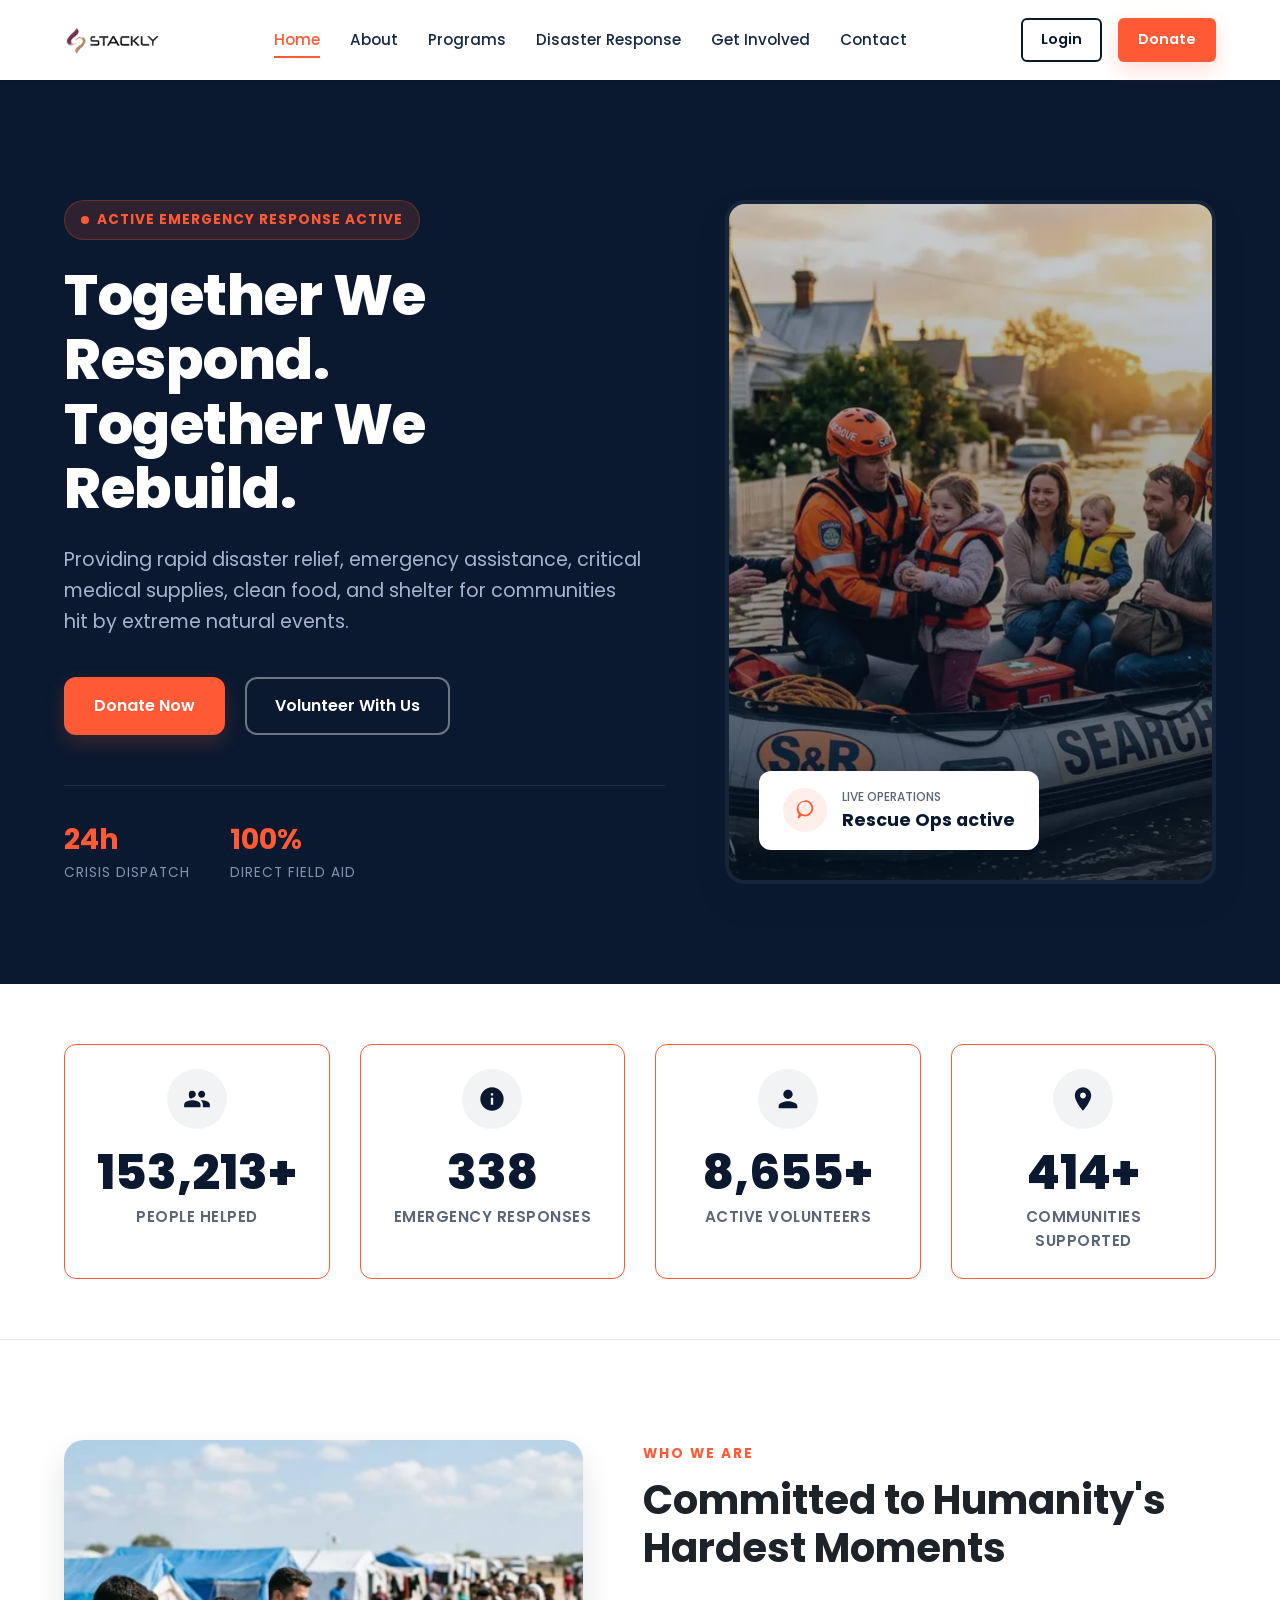
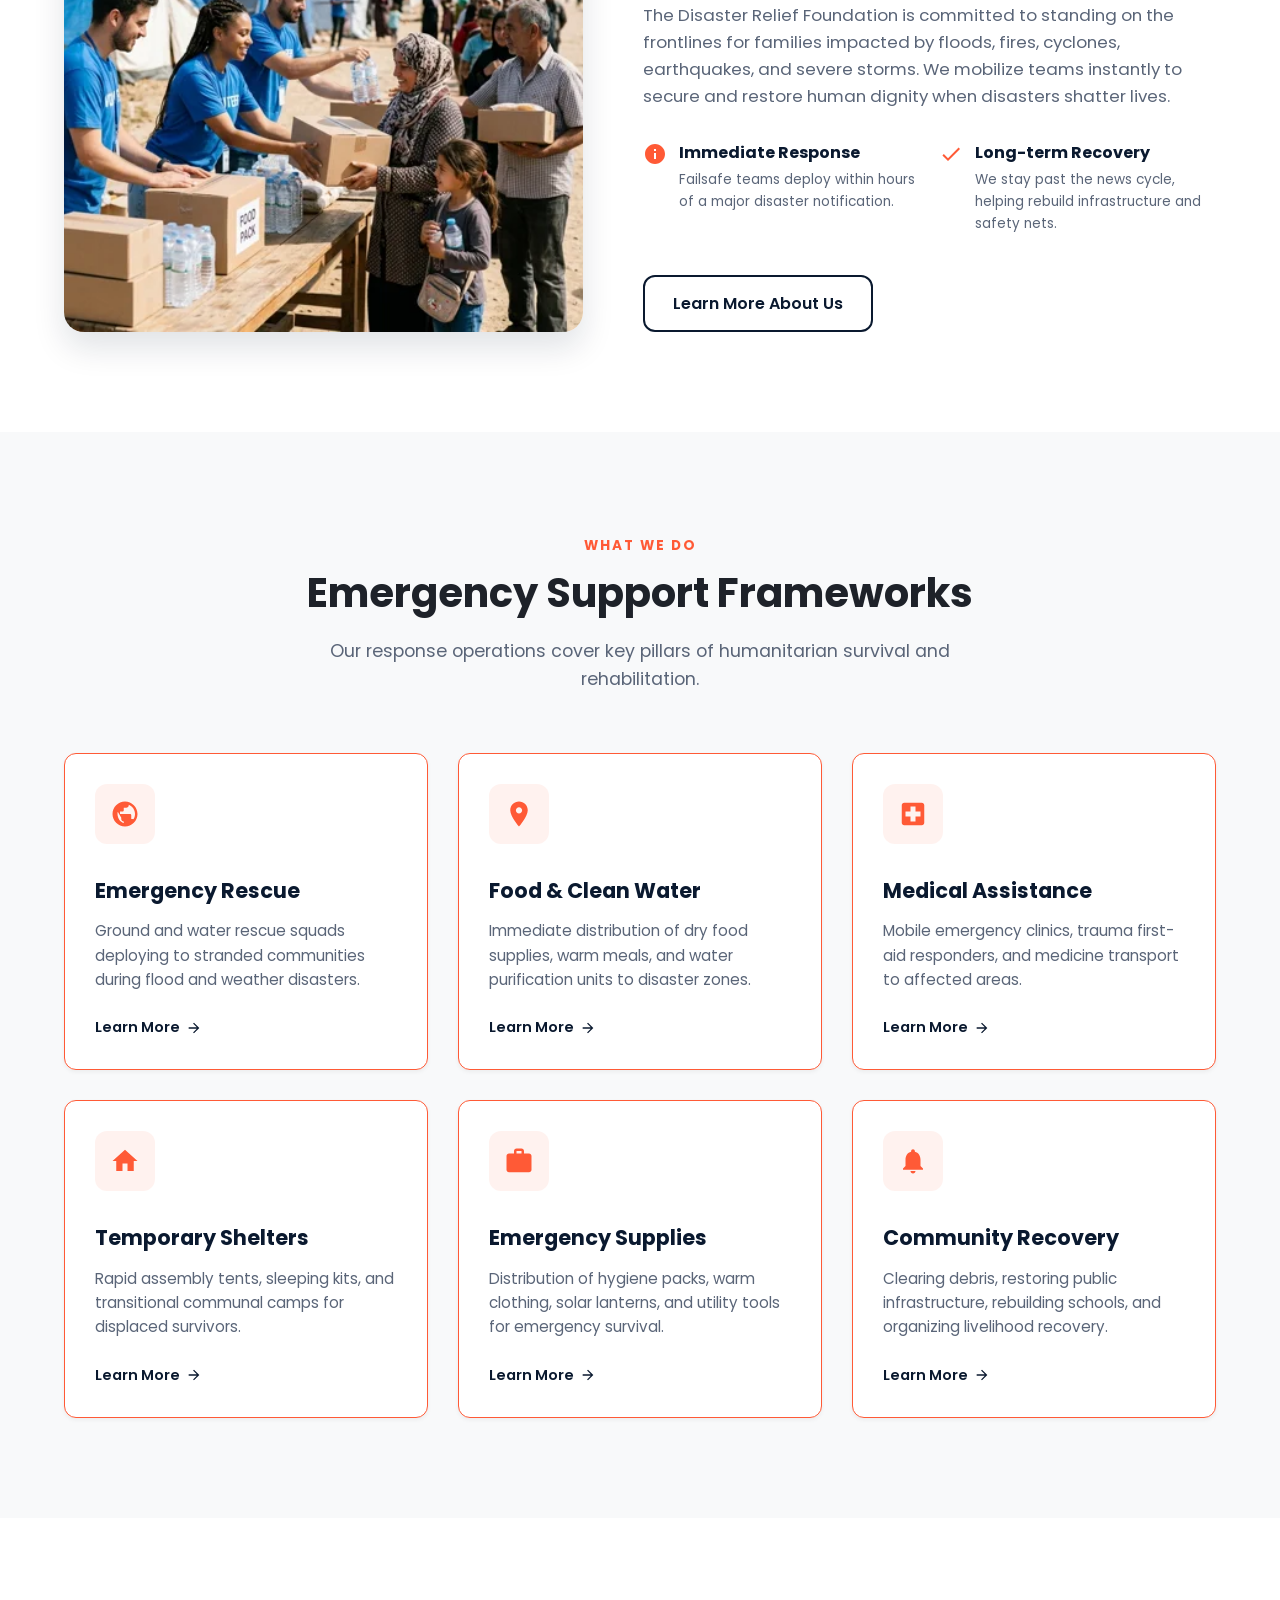
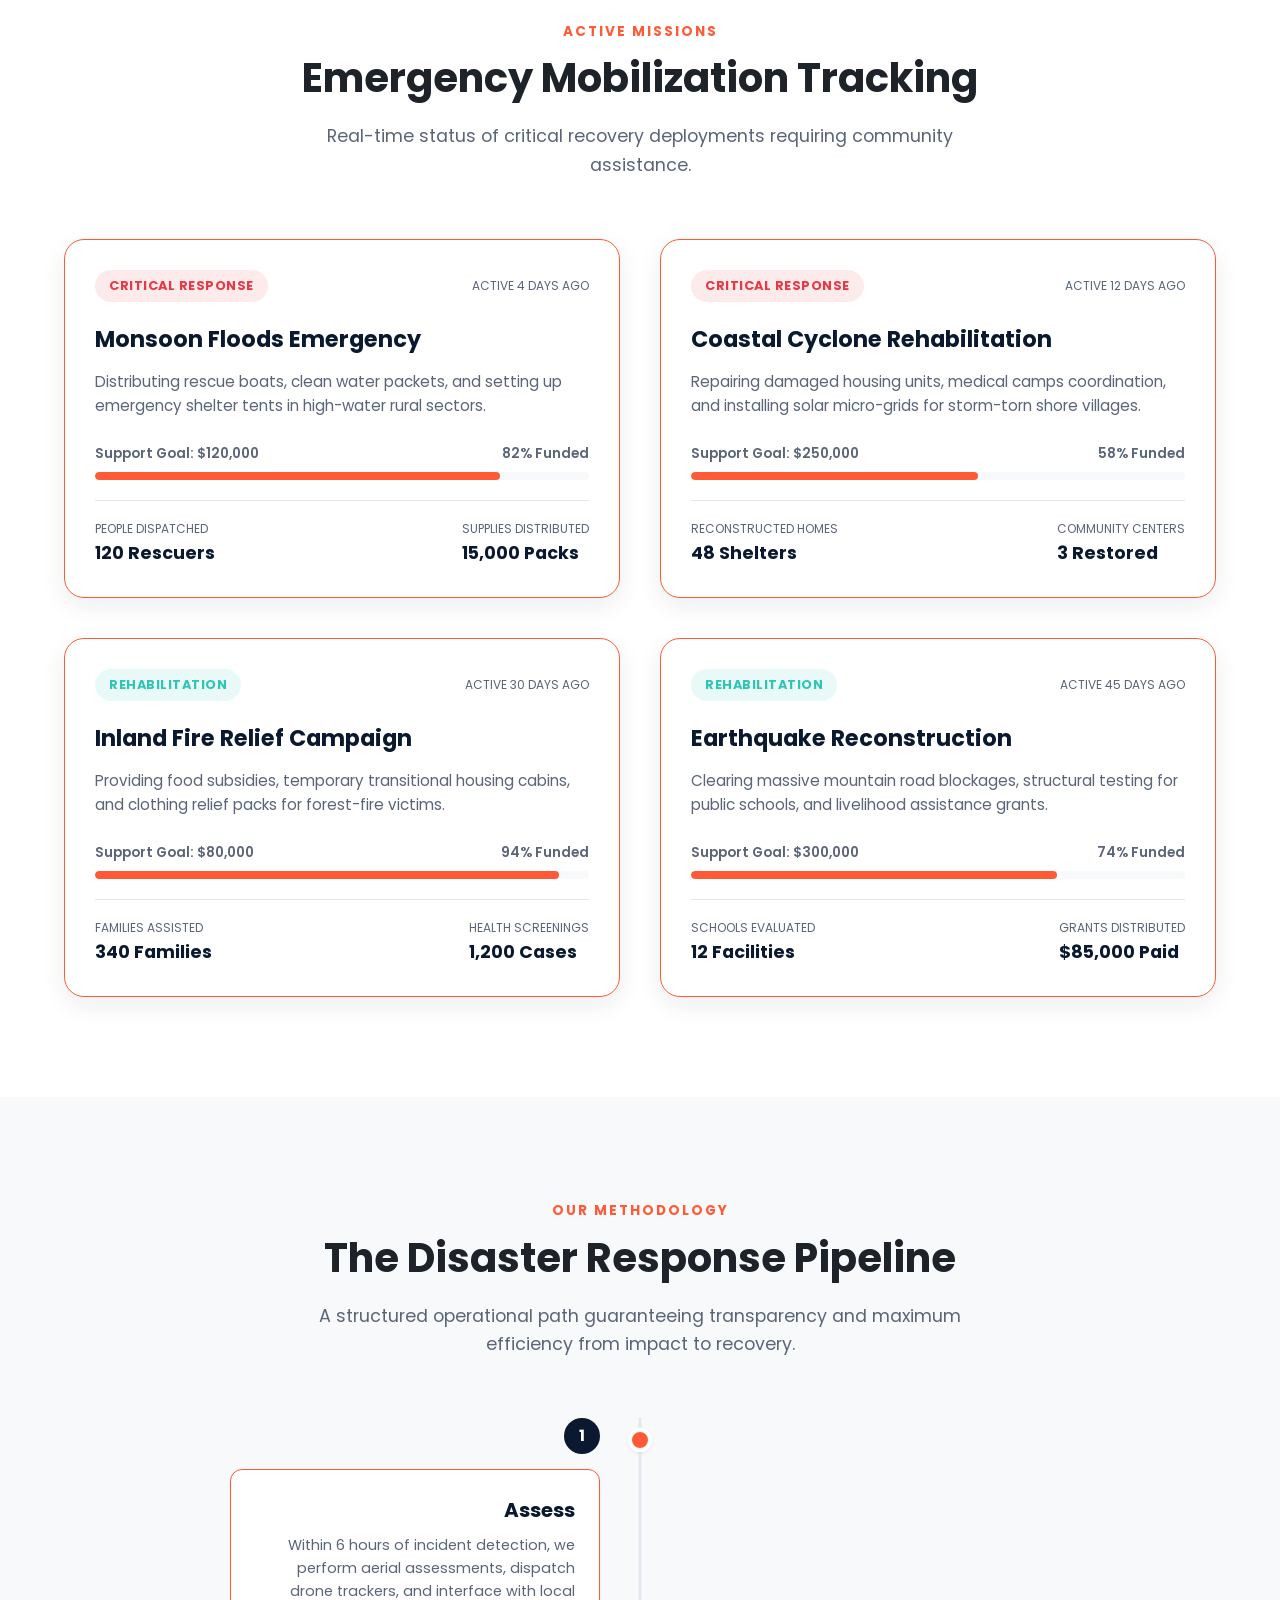
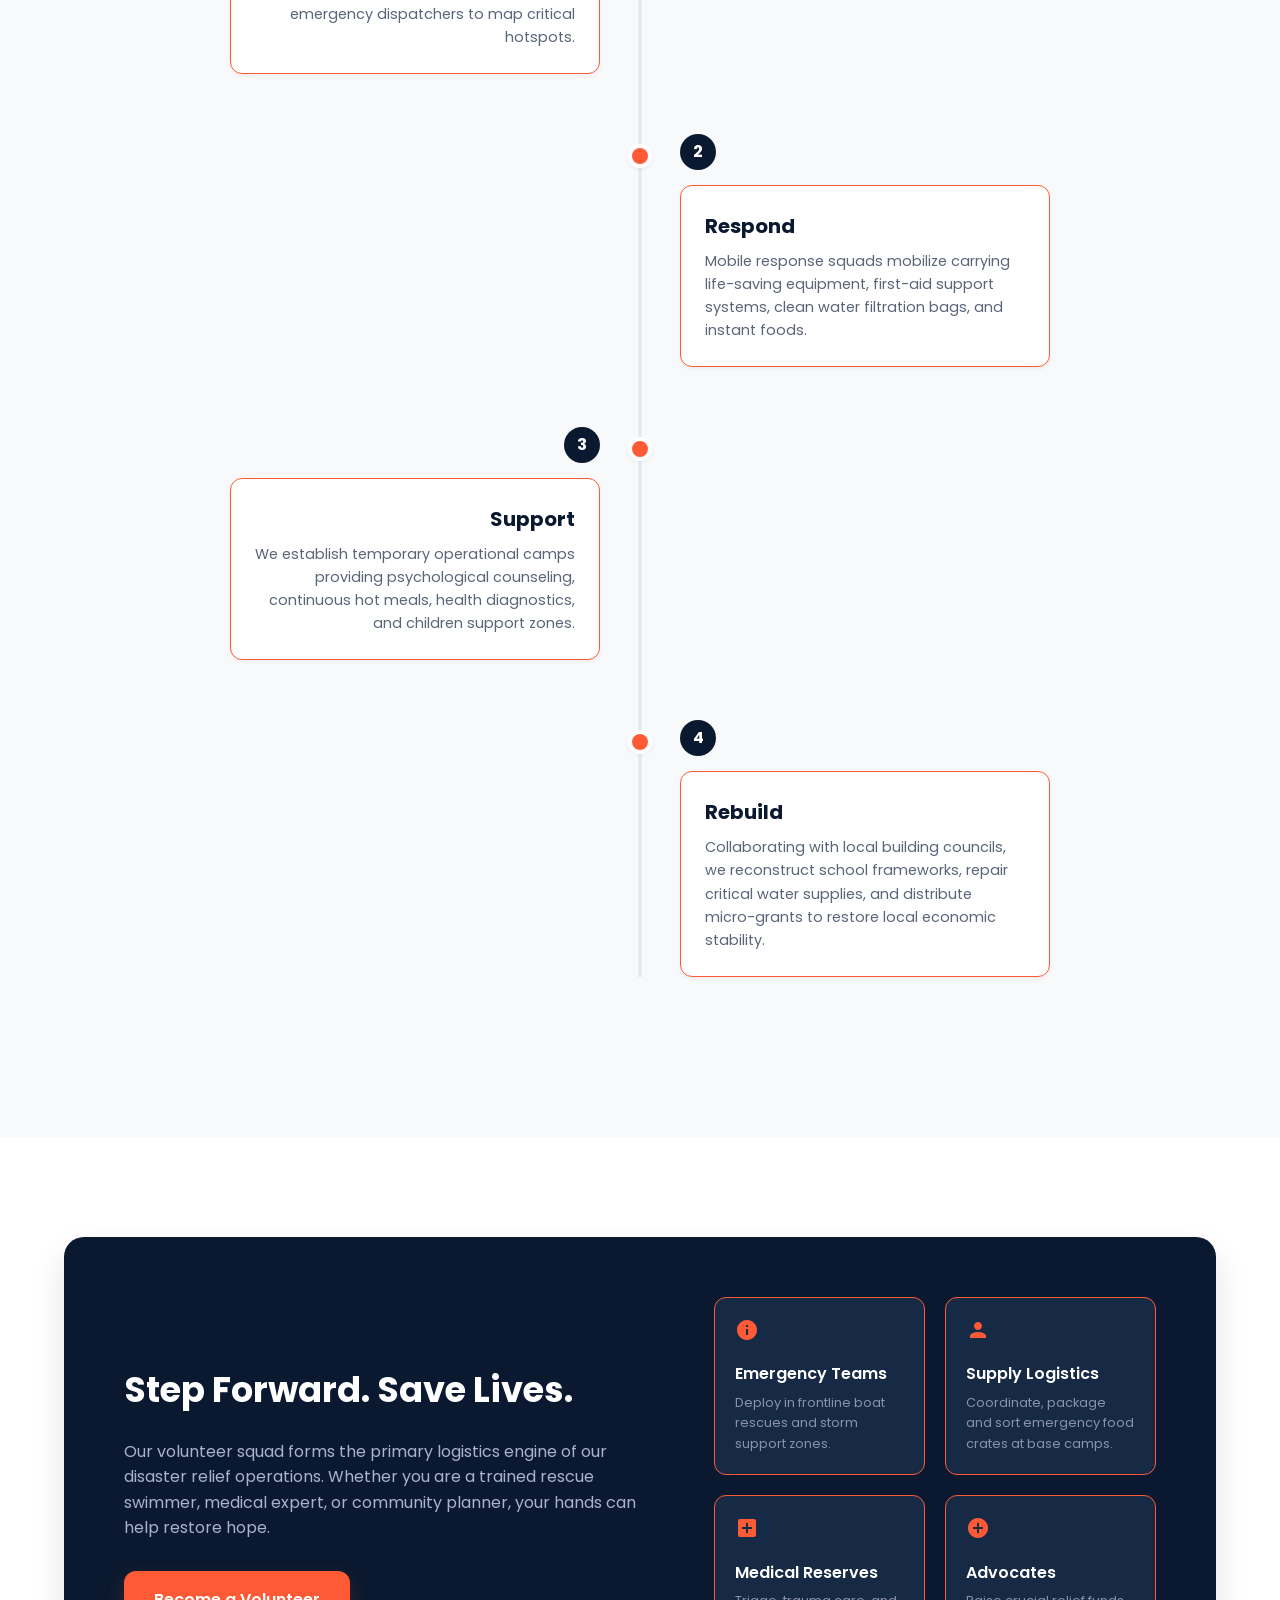
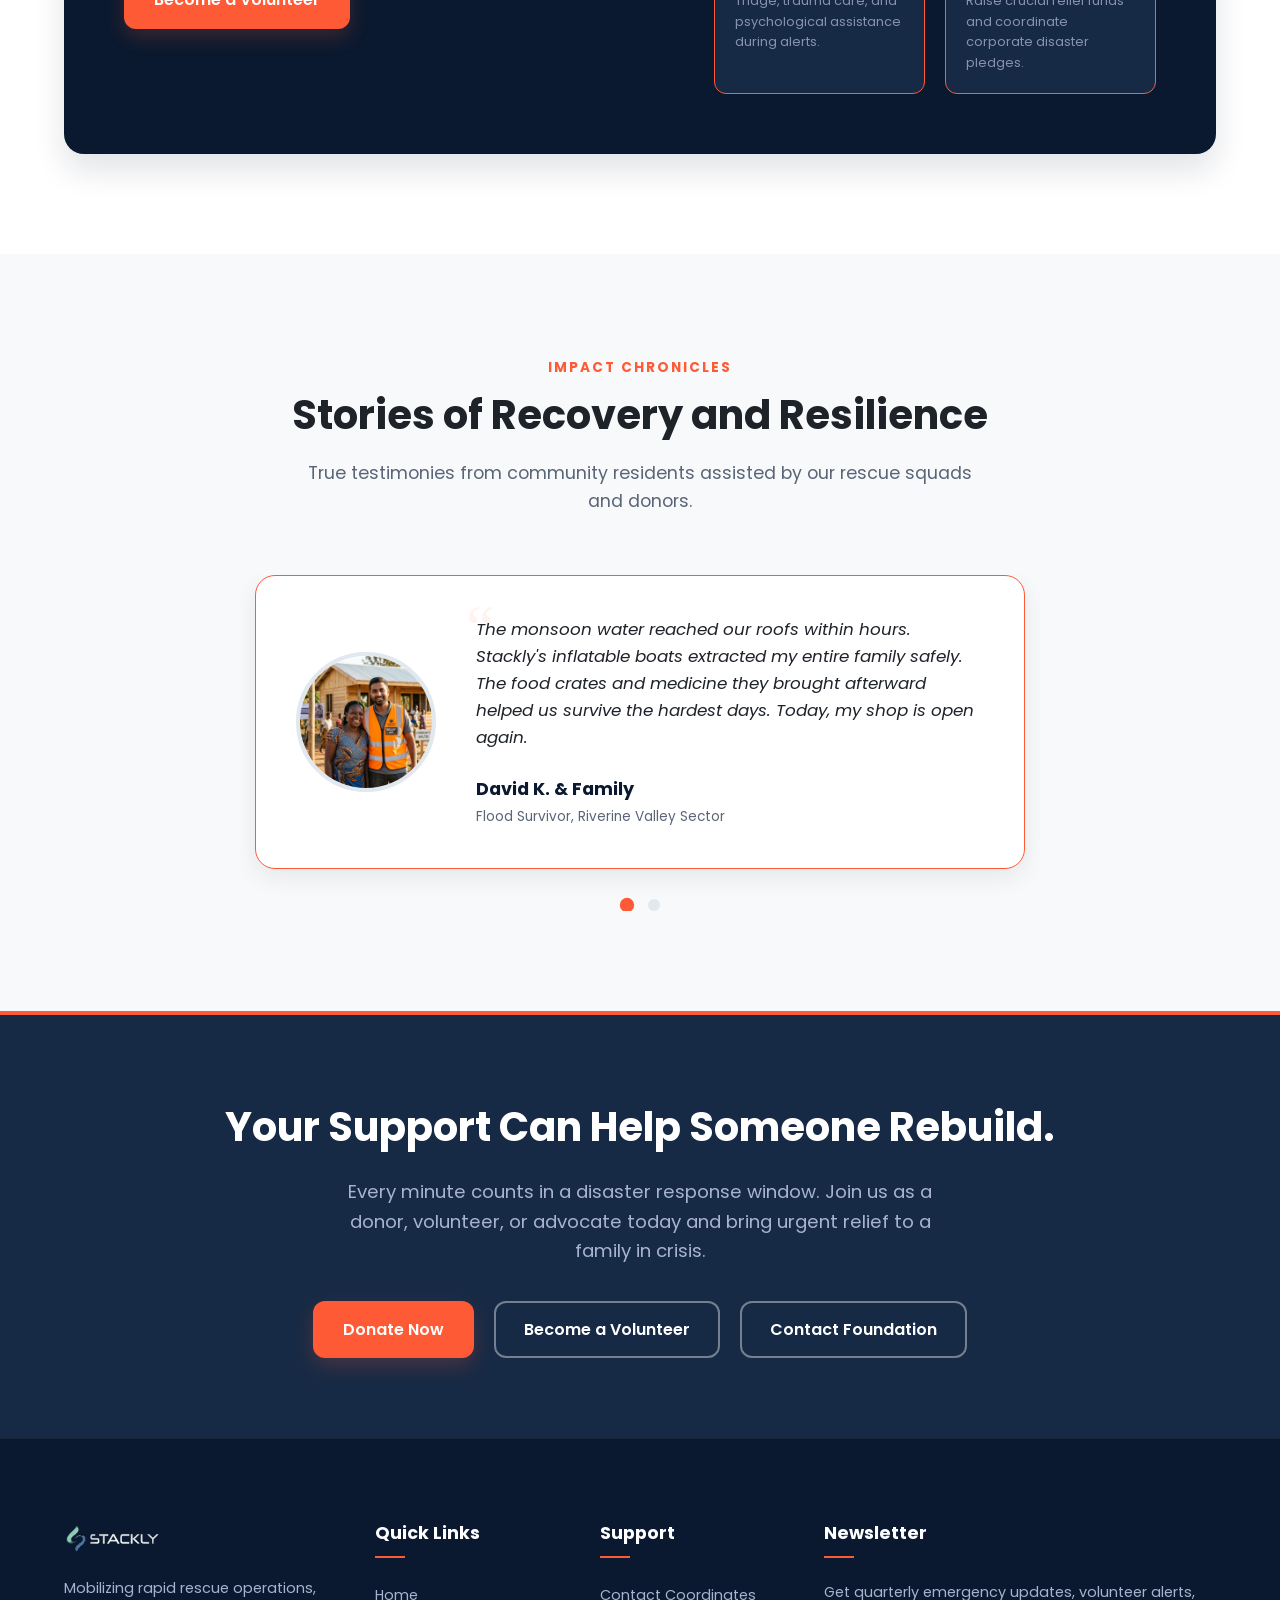
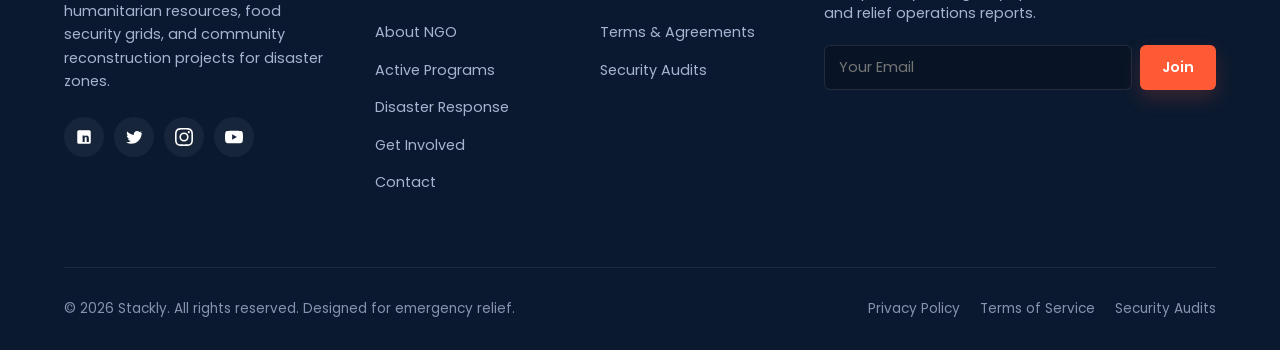
==== commit ba7137e5: "fix: responsive text centering and vertical flex layout alignment for contact info panel and map on " ====
--- a/index.html
+++ b/index.html
@@ -5,7 +5,7 @@
     <meta name="viewport" content="width=device-width, initial-scale=1.0">
     <meta name="description" content="Disaster Relief Foundation - Providing rapid emergency response, food distribution, medical assistance, temporary shelters, and community recovery to disaster-hit zones.">
     <title>Together We Respond, Together We Rebuild | Disaster Relief Foundation</title>
-    <link rel="stylesheet" href="css/style.css?v=5.5">
+    <link rel="stylesheet" href="css/style.css?v=5.6">
 </head>
 <body class="has-fixed-header">
 
--- a/css/style.css
+++ b/css/style.css
@@ -1702,6 +1702,10 @@
     color: var(--color-bg-white);
     padding: 40px;
     border-radius: var(--radius-lg);
+}
+
+.contact-info-panel .section-title {
+    text-align: left;
 }
 
 .contact-info-panel h3 {
@@ -3715,6 +3719,25 @@
         align-items: flex-start !important;
         gap: 8px !important;
     }
+    
+    .contact-info-panel .section-title,
+    .contact-info-panel .section-tag,
+    .contact-info-panel > p {
+        text-align: center !important;
+        display: block !important;
+        margin-left: auto !important;
+        margin-right: auto !important;
+    }
+    
+    .contact-item {
+        flex-direction: column !important;
+        align-items: center !important;
+        text-align: center !important;
+    }
+    
+    .contact-info-panel .map-container {
+        margin: 0 auto !important;
+    }
 }
 
 @media (max-width: 576px) {
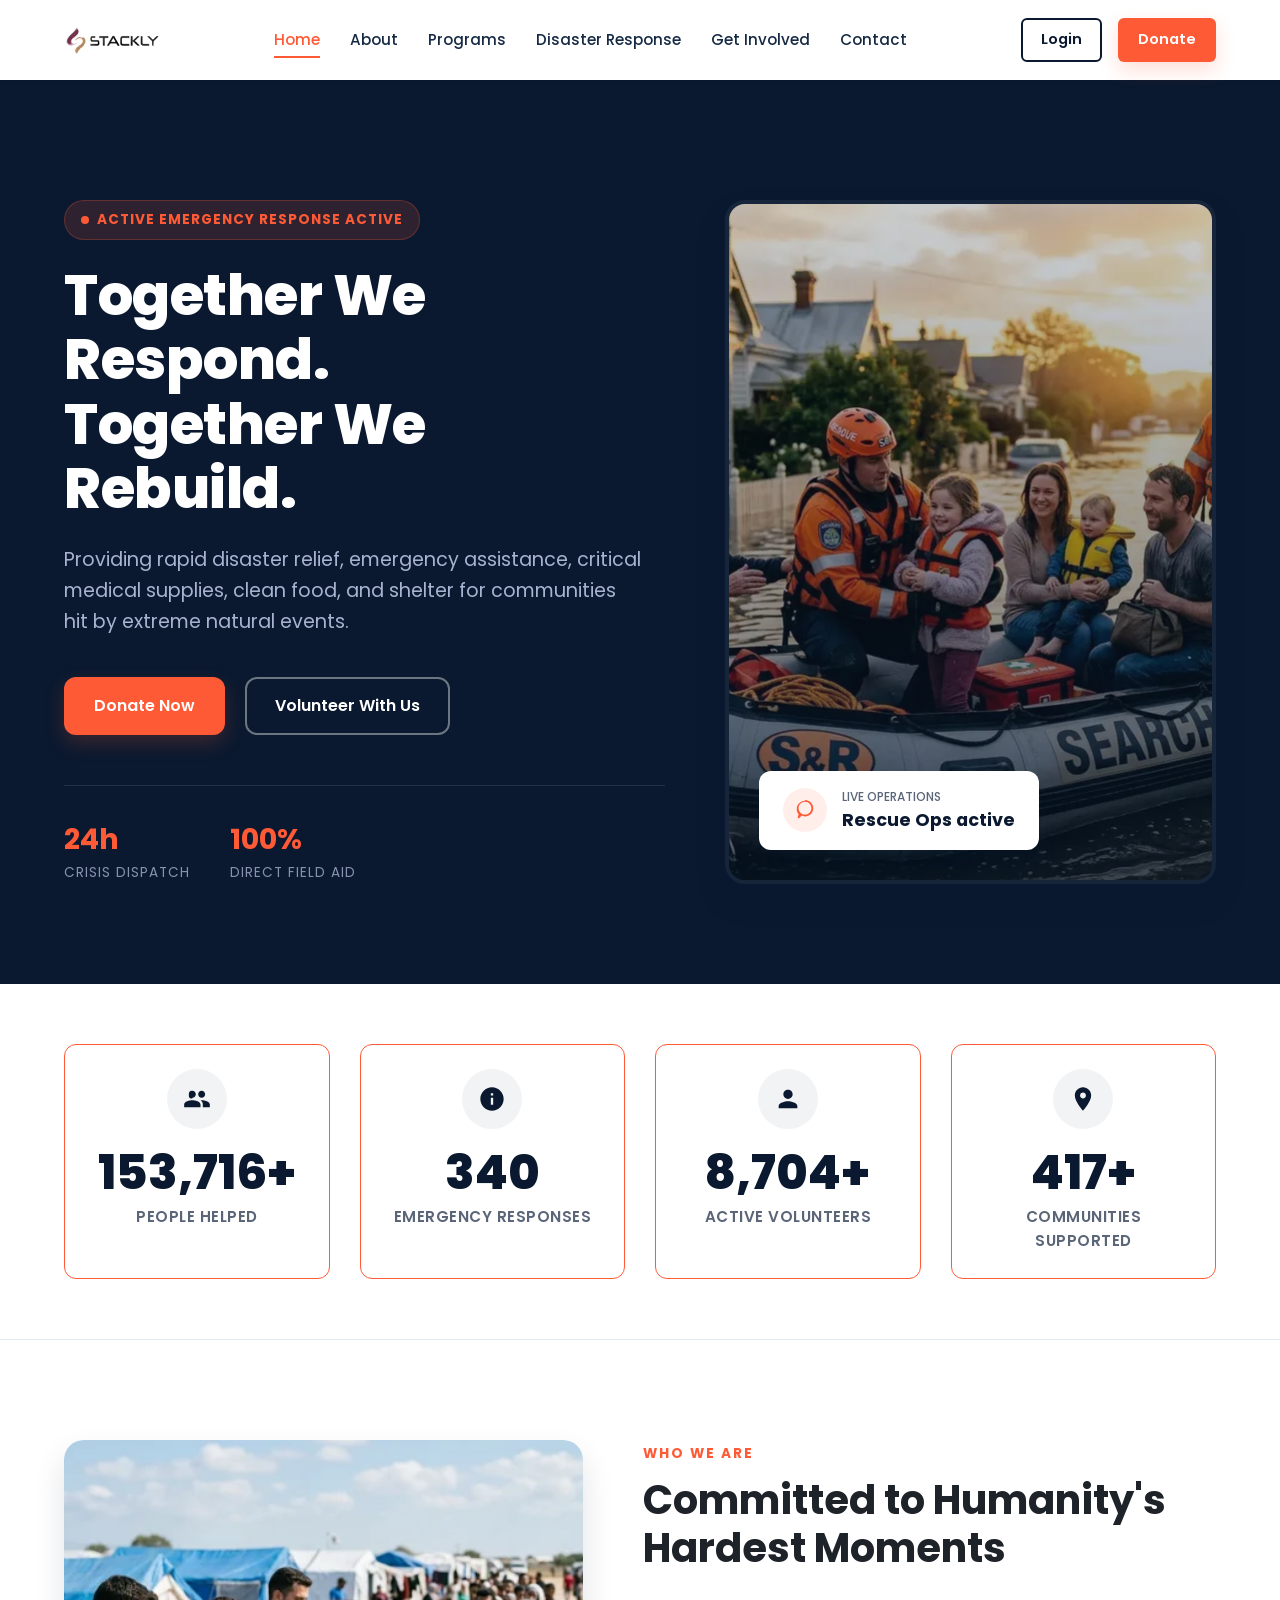
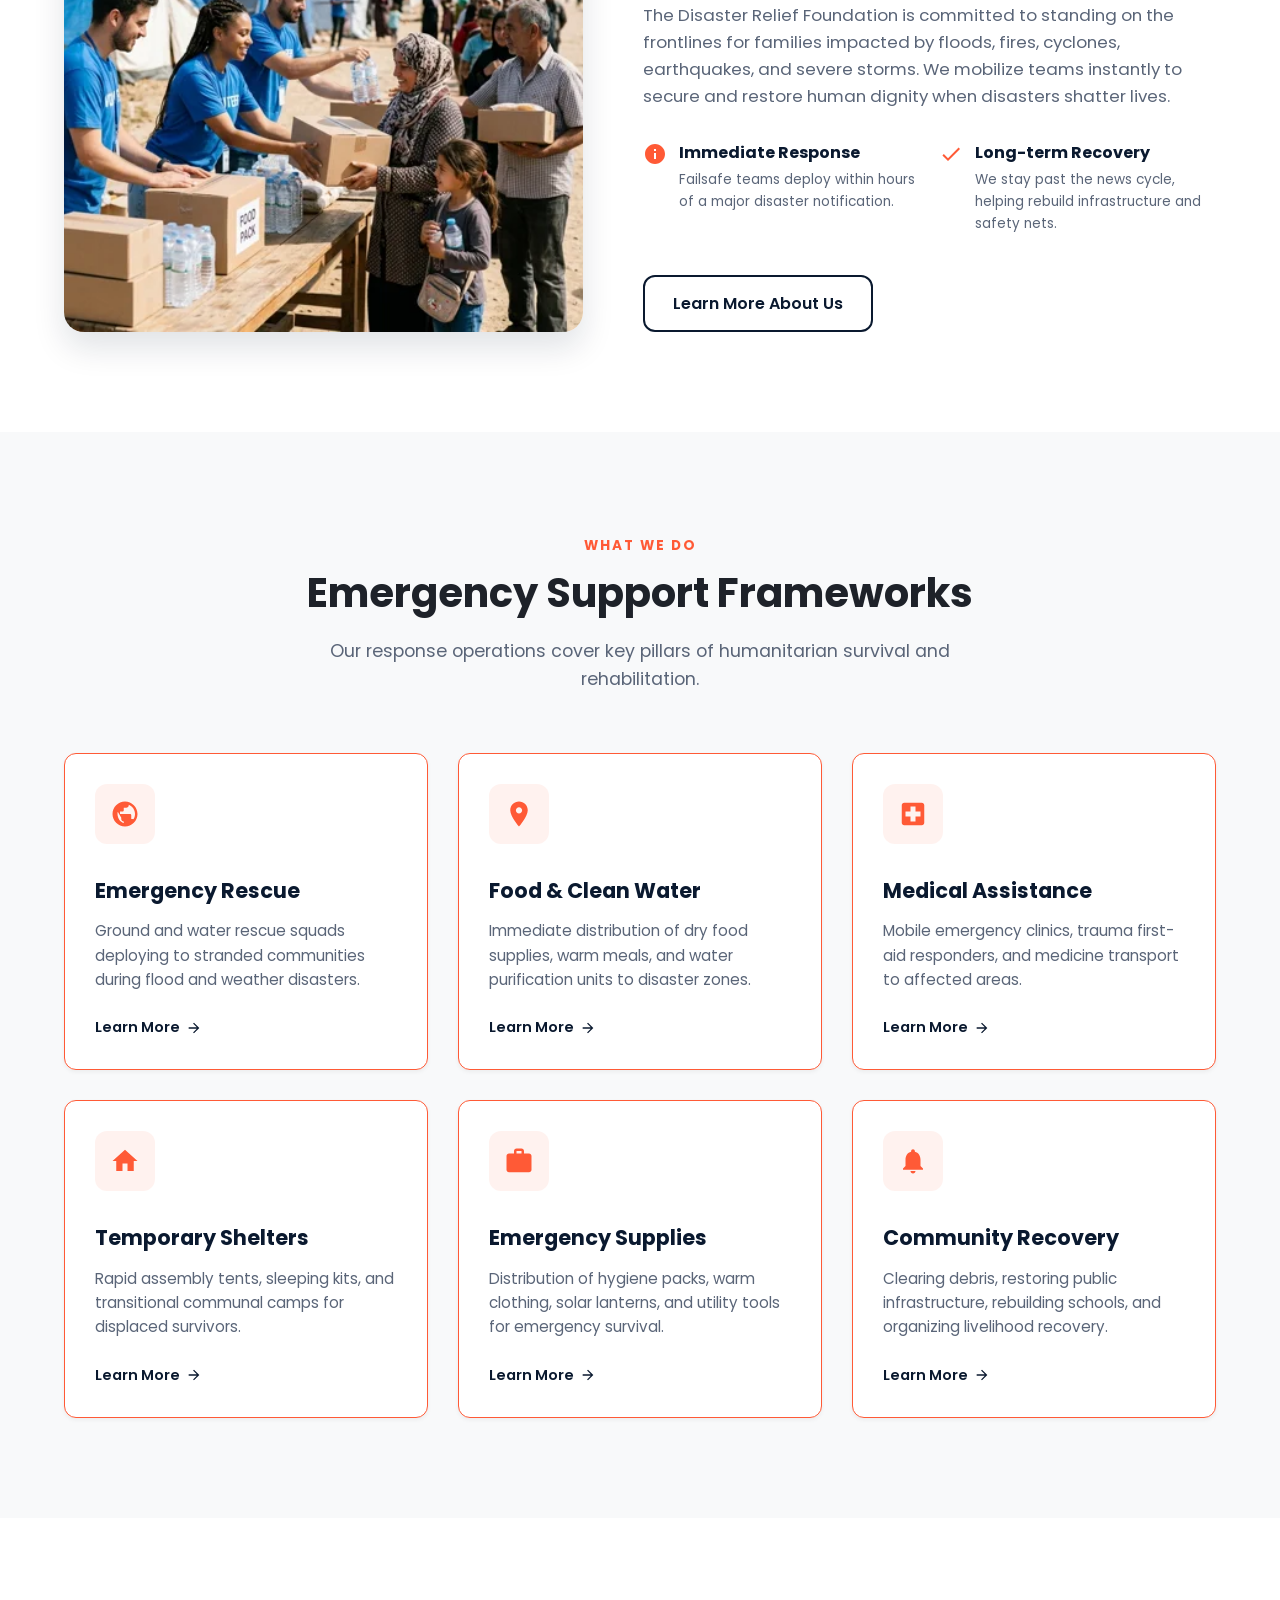
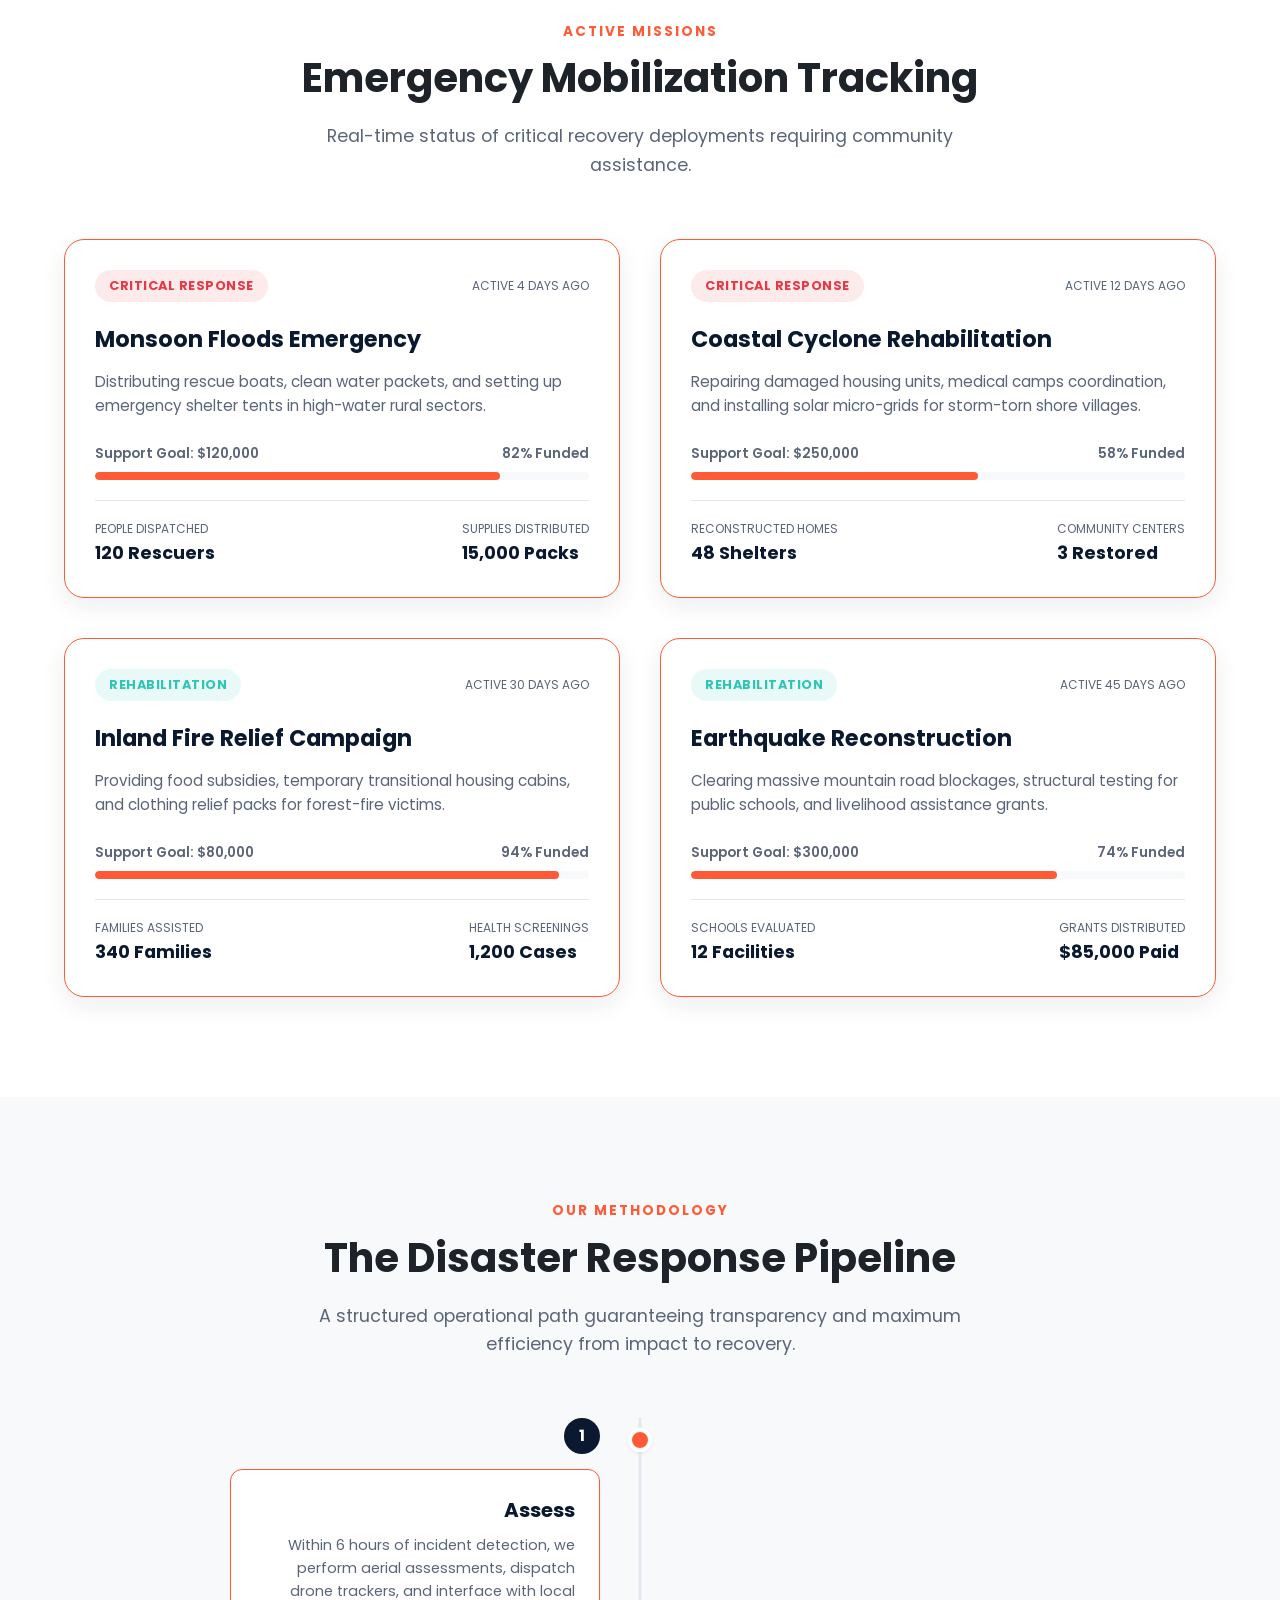
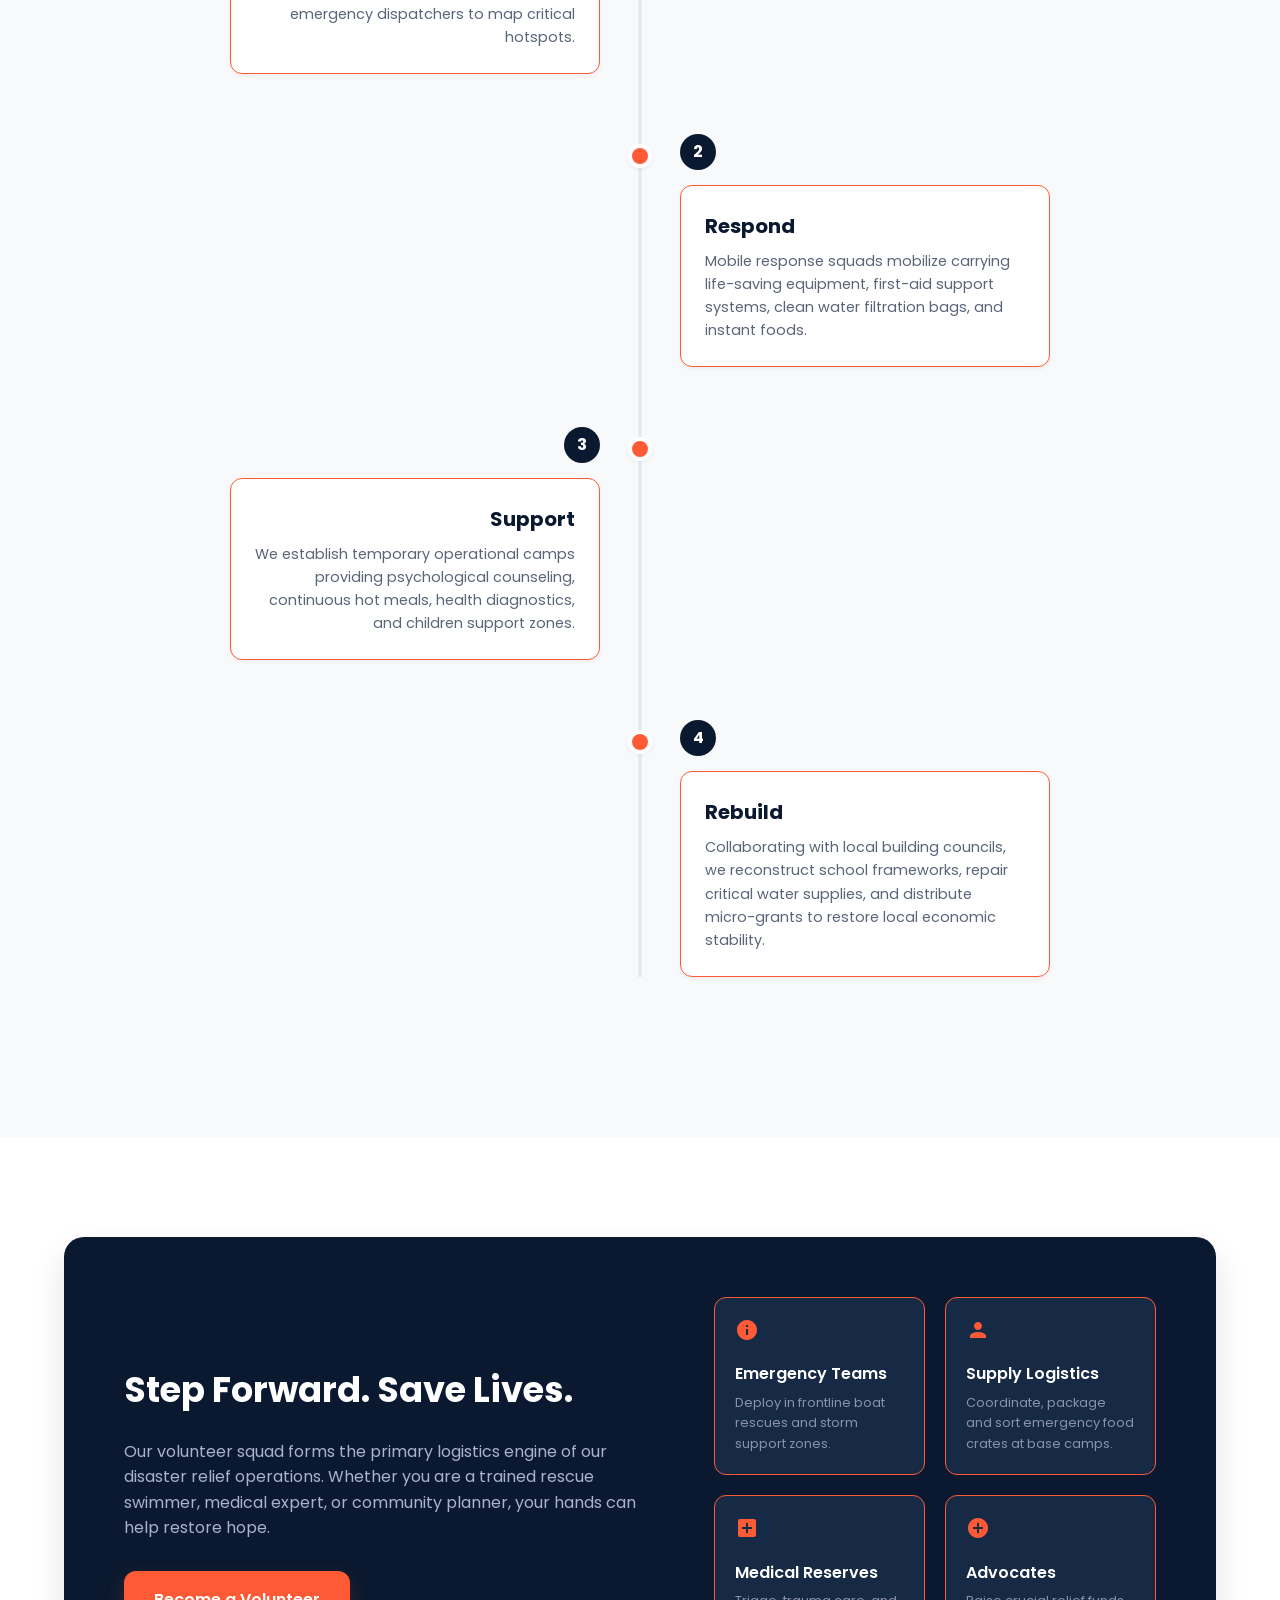
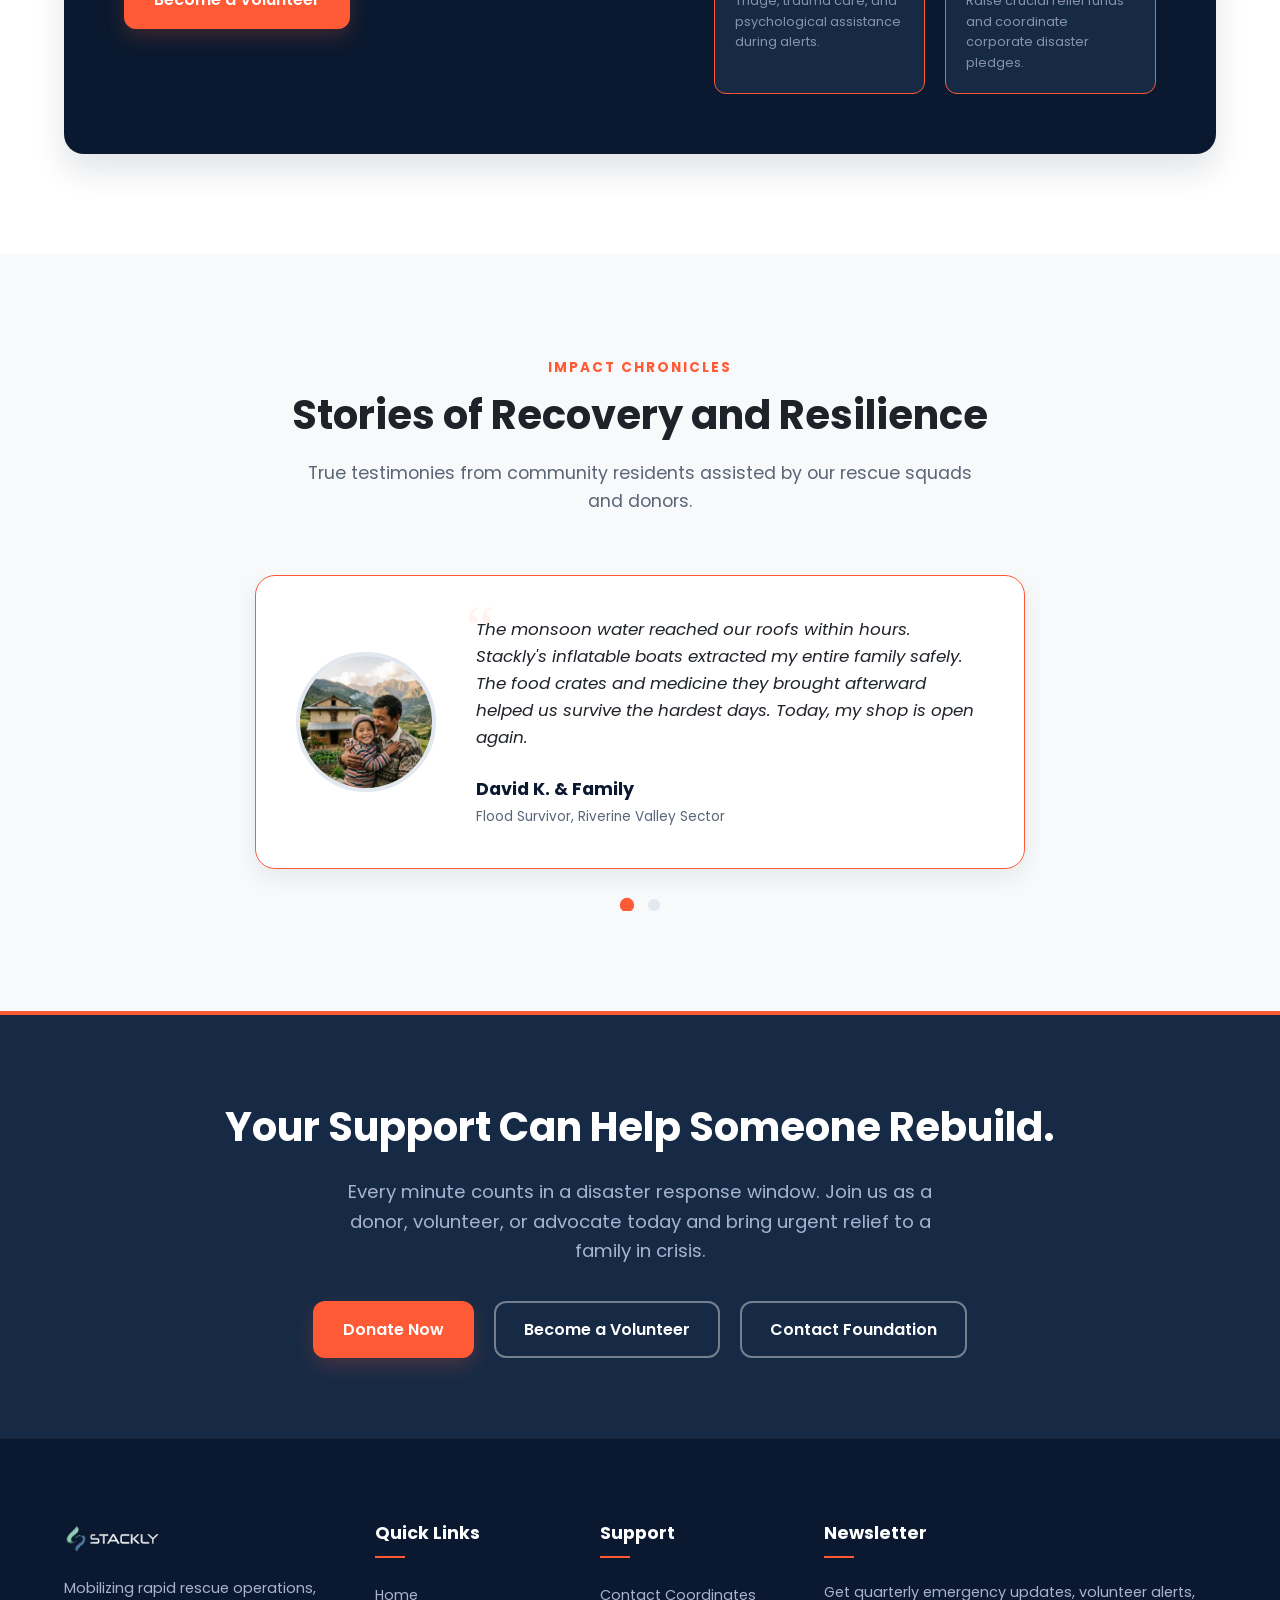
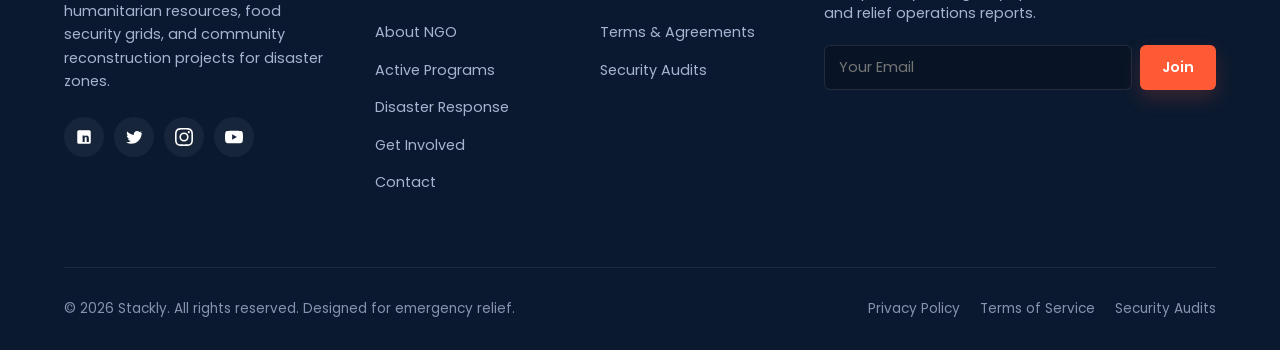
==== commit 60793a6e: "fix: adjust Back to Home button layout to prevent overlapping auth cards on mobile viewports" ====
--- a/index.html
+++ b/index.html
@@ -5,7 +5,7 @@
     <meta name="viewport" content="width=device-width, initial-scale=1.0">
     <meta name="description" content="Disaster Relief Foundation - Providing rapid emergency response, food distribution, medical assistance, temporary shelters, and community recovery to disaster-hit zones.">
     <title>Together We Respond, Together We Rebuild | Disaster Relief Foundation</title>
-    <link rel="stylesheet" href="css/style.css?v=5.6">
+    <link rel="stylesheet" href="css/style.css?v=5.7">
 </head>
 <body class="has-fixed-header">
 
--- a/css/style.css
+++ b/css/style.css
@@ -3738,6 +3738,20 @@
     .contact-info-panel .map-container {
         margin: 0 auto !important;
     }
+    
+    .auth-page {
+        flex-direction: column !important;
+        justify-content: flex-start !important;
+        padding: 40px 20px !important;
+    }
+    
+    .back-to-home {
+        position: relative !important;
+        top: 0 !important;
+        left: 0 !important;
+        margin: 0 auto 24px !important;
+        display: inline-flex !important;
+    }
 }
 
 @media (max-width: 576px) {
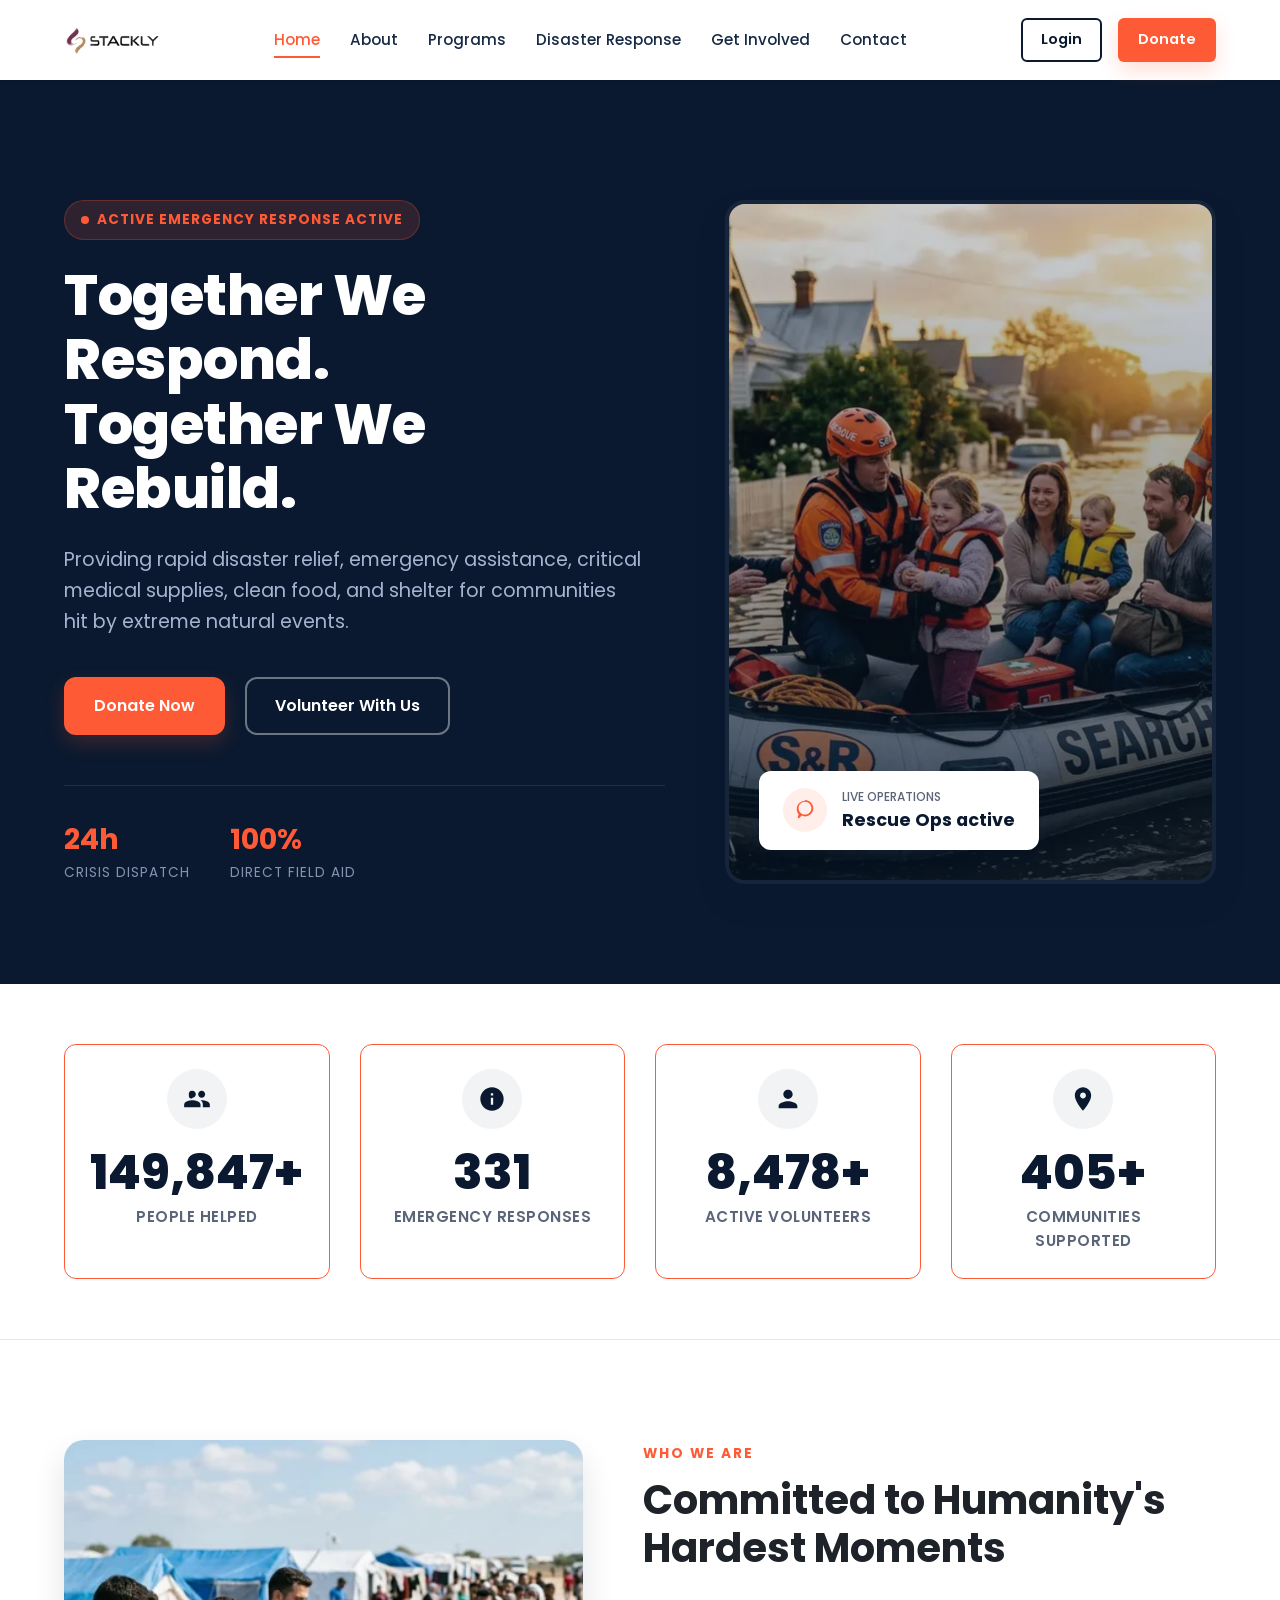
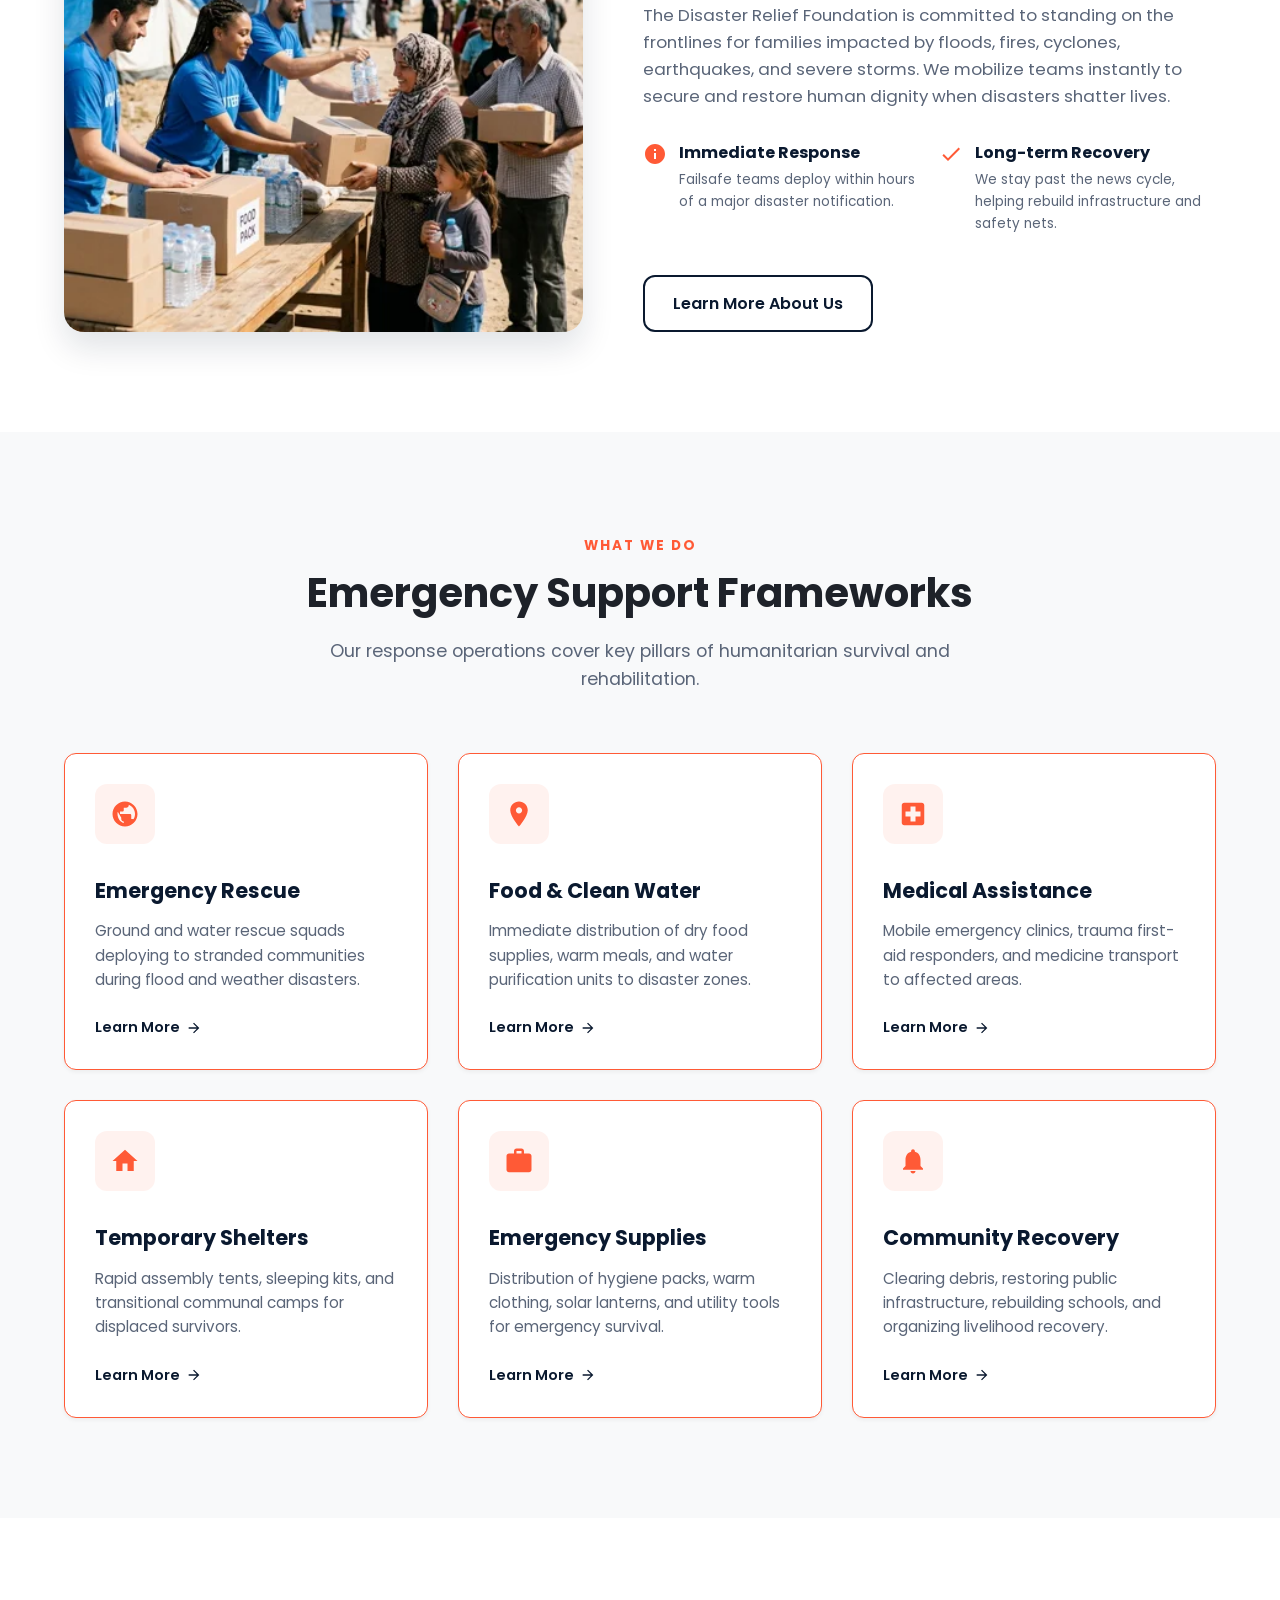
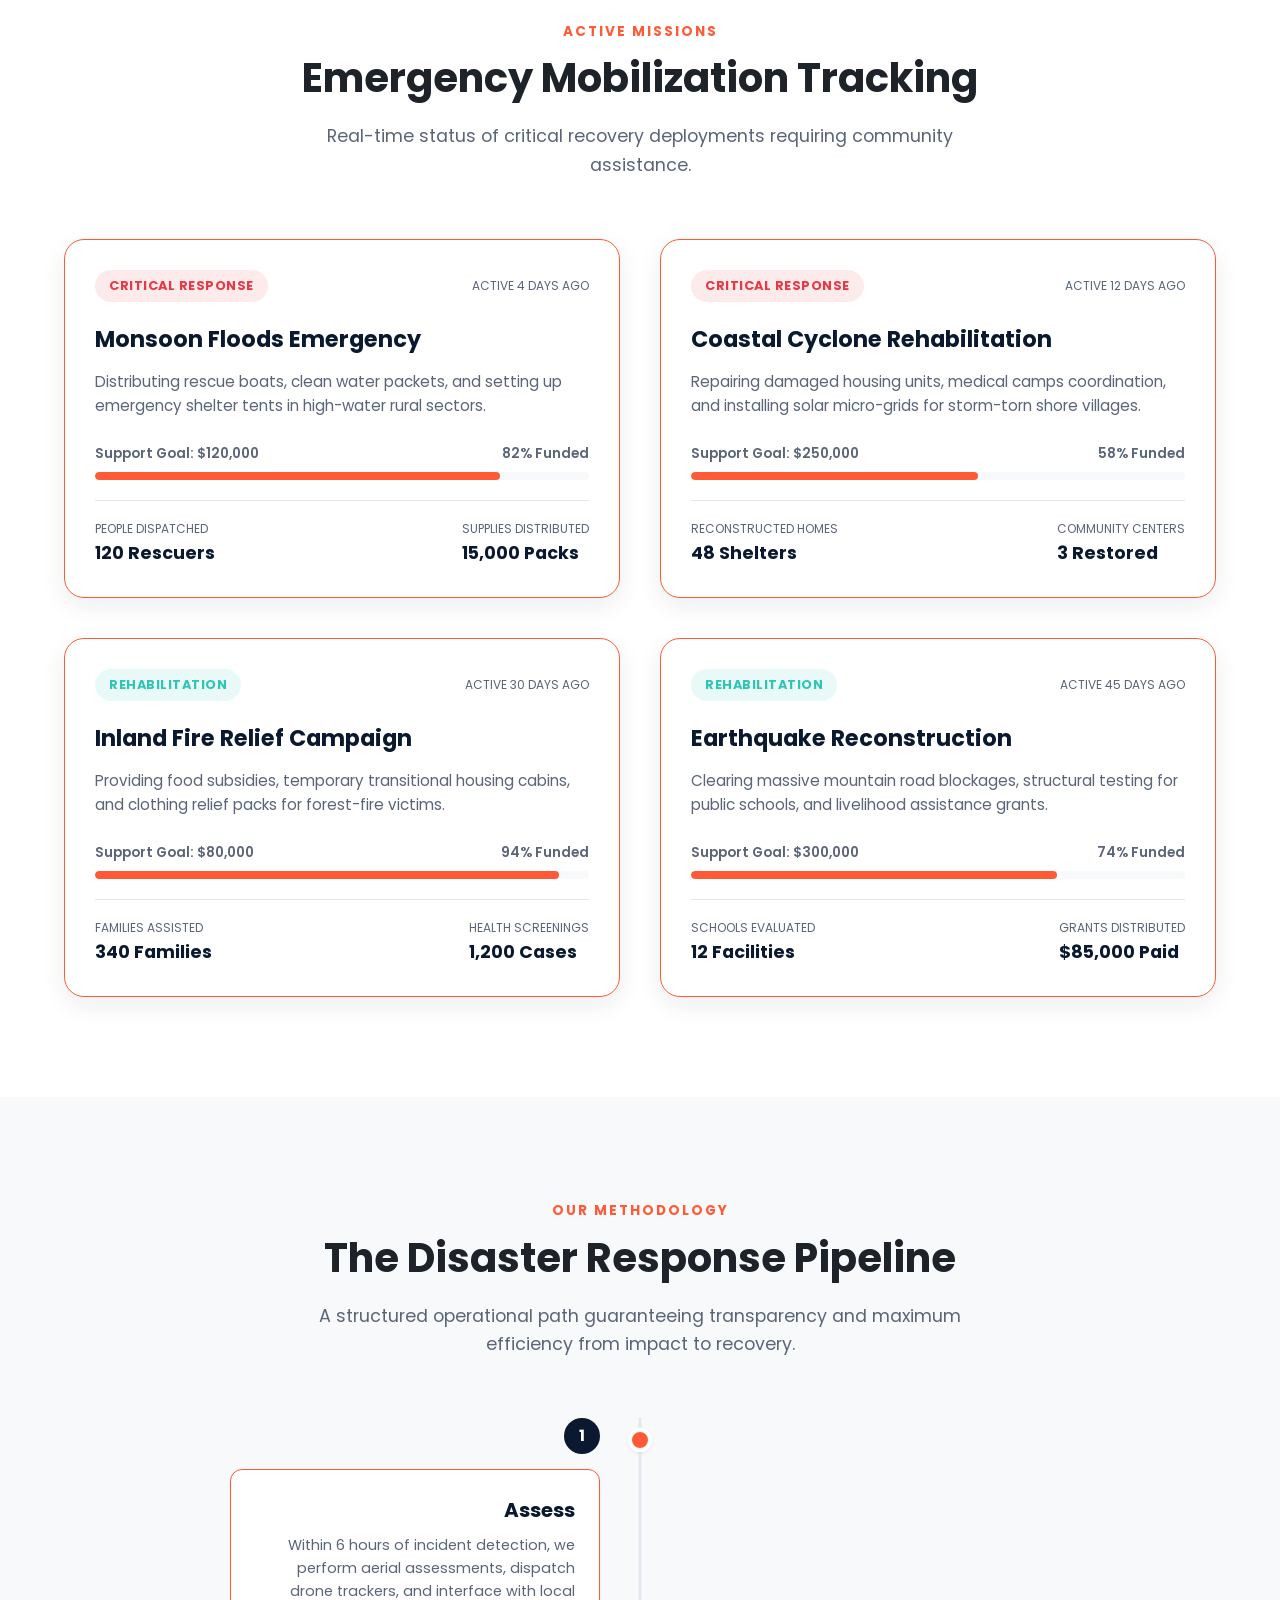
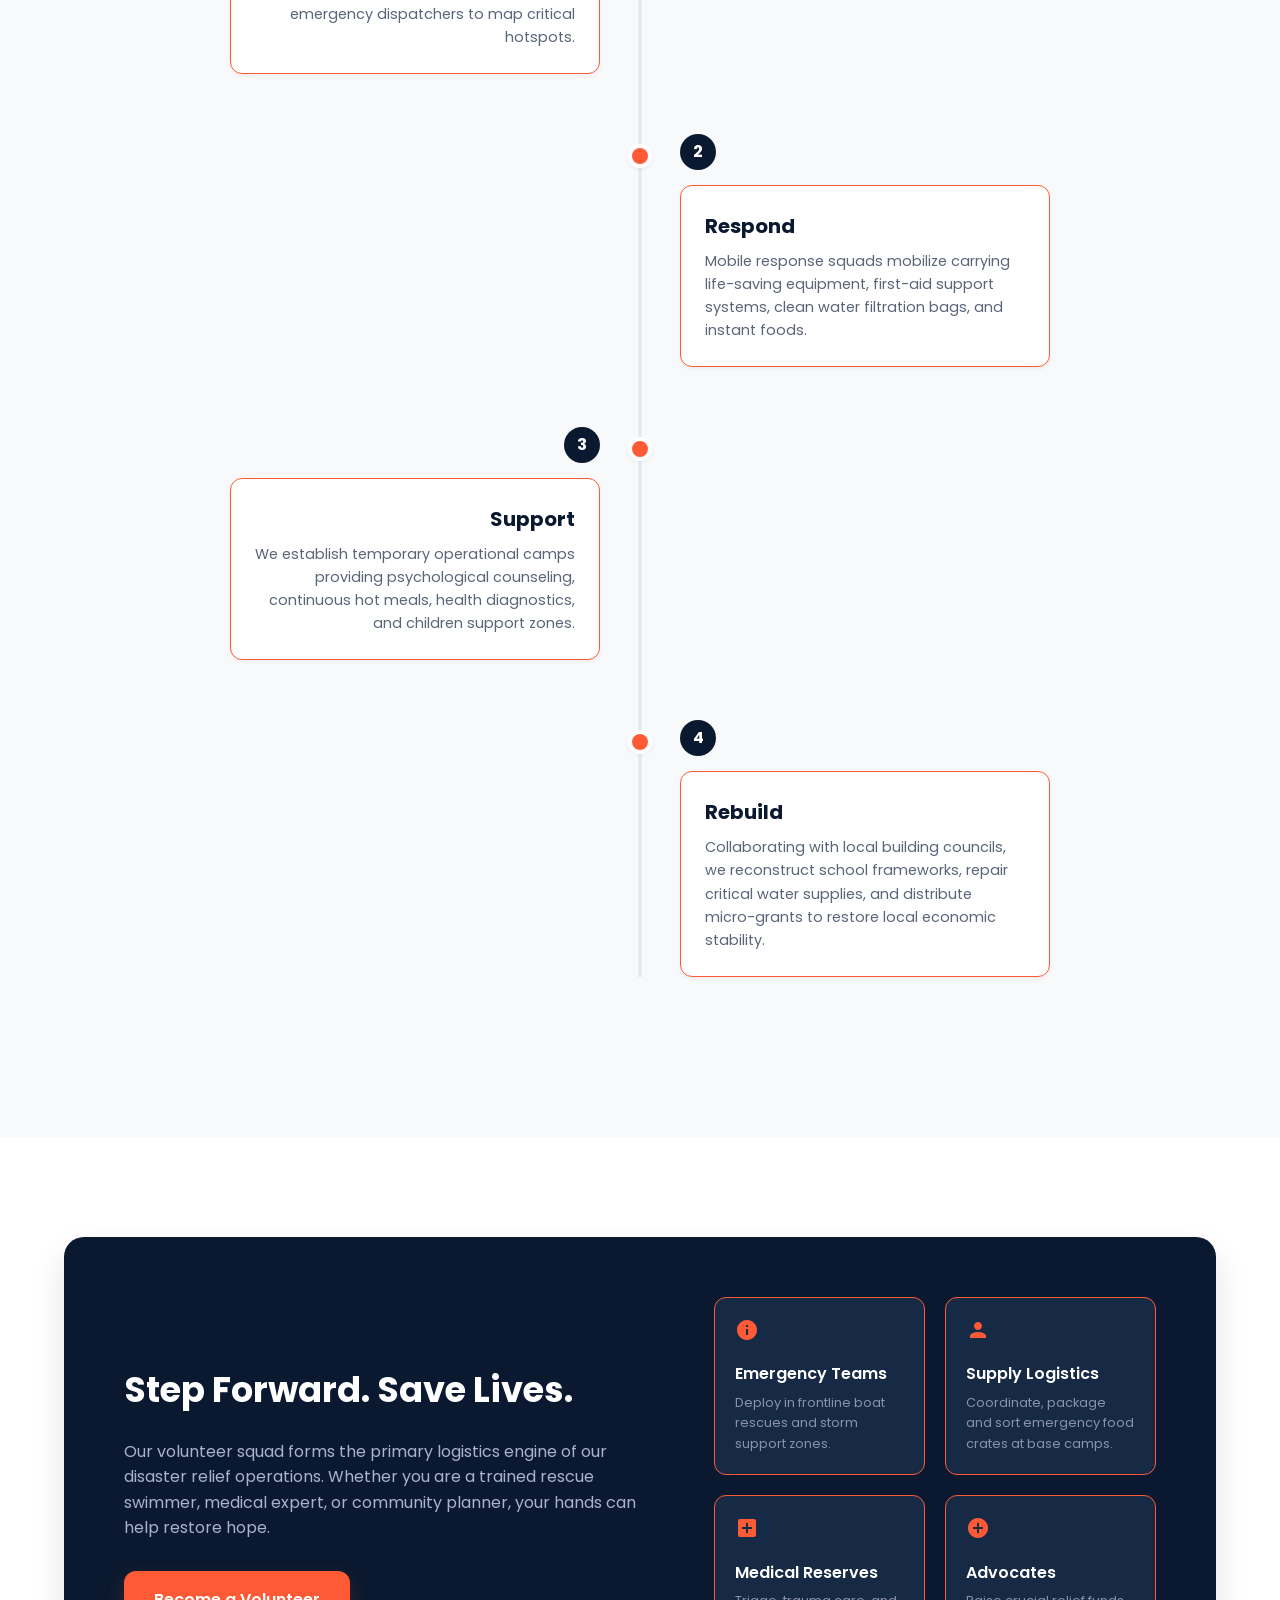
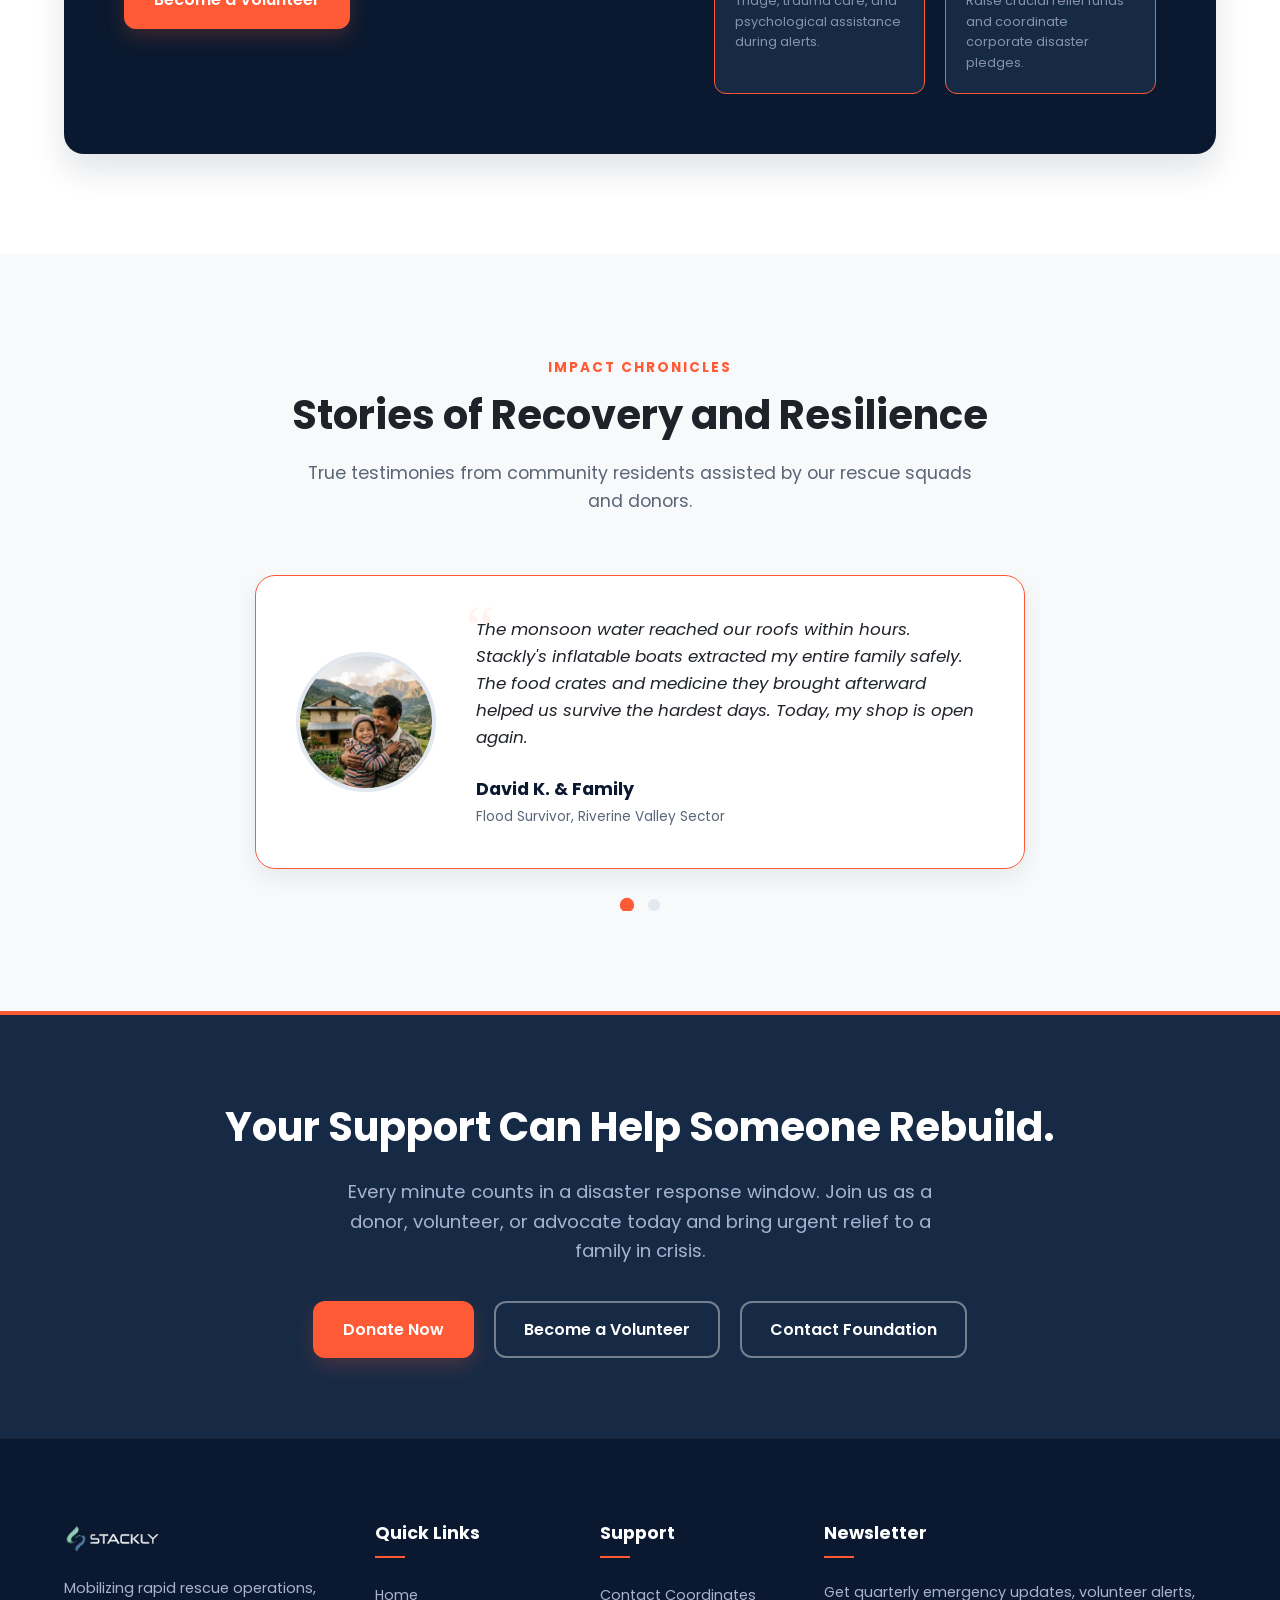
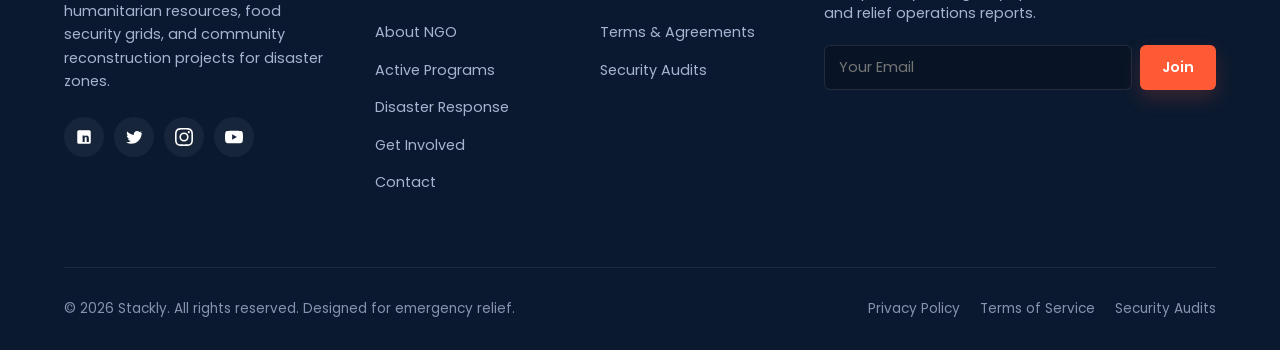
==== commit cade5bf6: "fix: change dashboard and auth pages logo filter to brightness(0) invert(1) to render in crisp white" ====
--- a/index.html
+++ b/index.html
@@ -5,7 +5,7 @@
     <meta name="viewport" content="width=device-width, initial-scale=1.0">
     <meta name="description" content="Disaster Relief Foundation - Providing rapid emergency response, food distribution, medical assistance, temporary shelters, and community recovery to disaster-hit zones.">
     <title>Together We Respond, Together We Rebuild | Disaster Relief Foundation</title>
-    <link rel="stylesheet" href="css/style.css?v=5.7">
+    <link rel="stylesheet" href="css/style.css?v=6.0">
 </head>
 <body class="has-fixed-header">
 
--- a/css/style.css
+++ b/css/style.css
@@ -280,6 +280,13 @@
 
 .header .logo img {
     filter: invert(1);
+}
+
+.sidebar .logo img,
+.sidebar-brand .logo img,
+.auth-card .logo img,
+.auth-page .logo img {
+    filter: brightness(0) invert(1) !important;
 }
 
 .logo-icon {
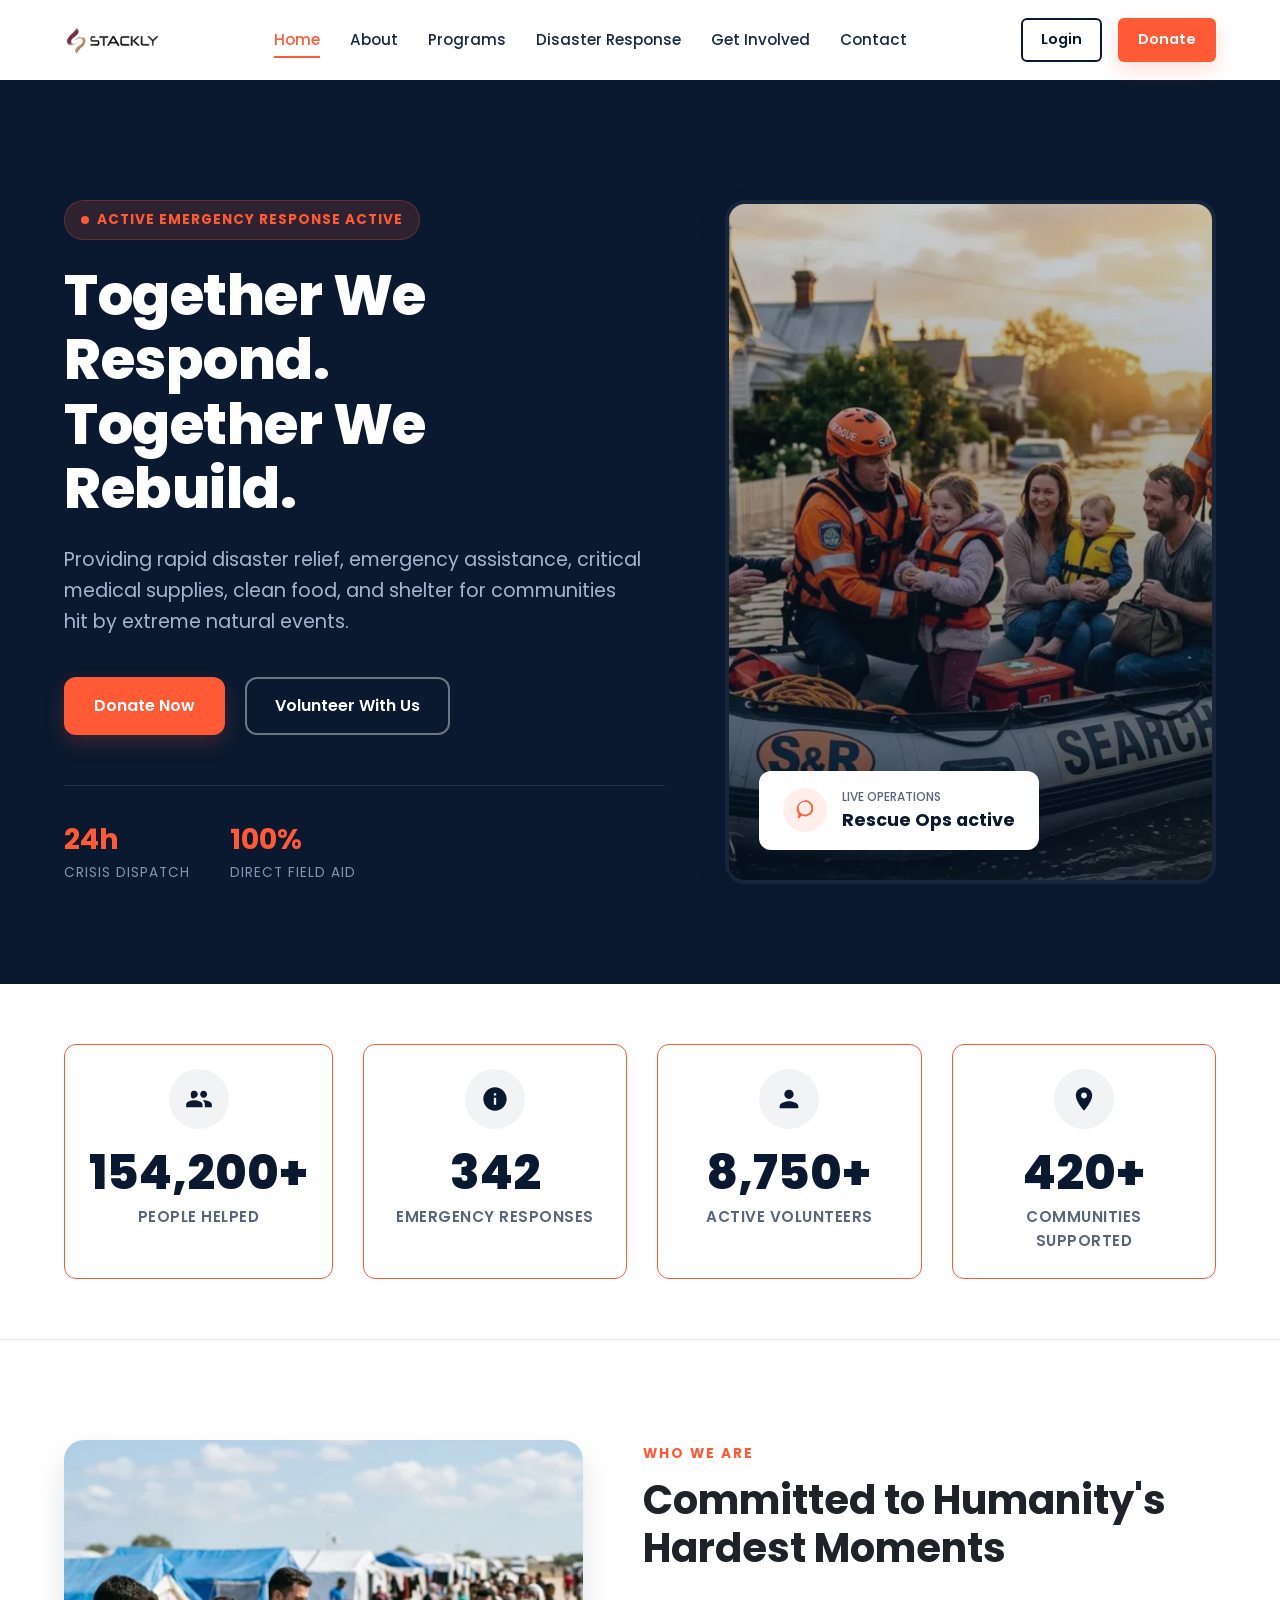
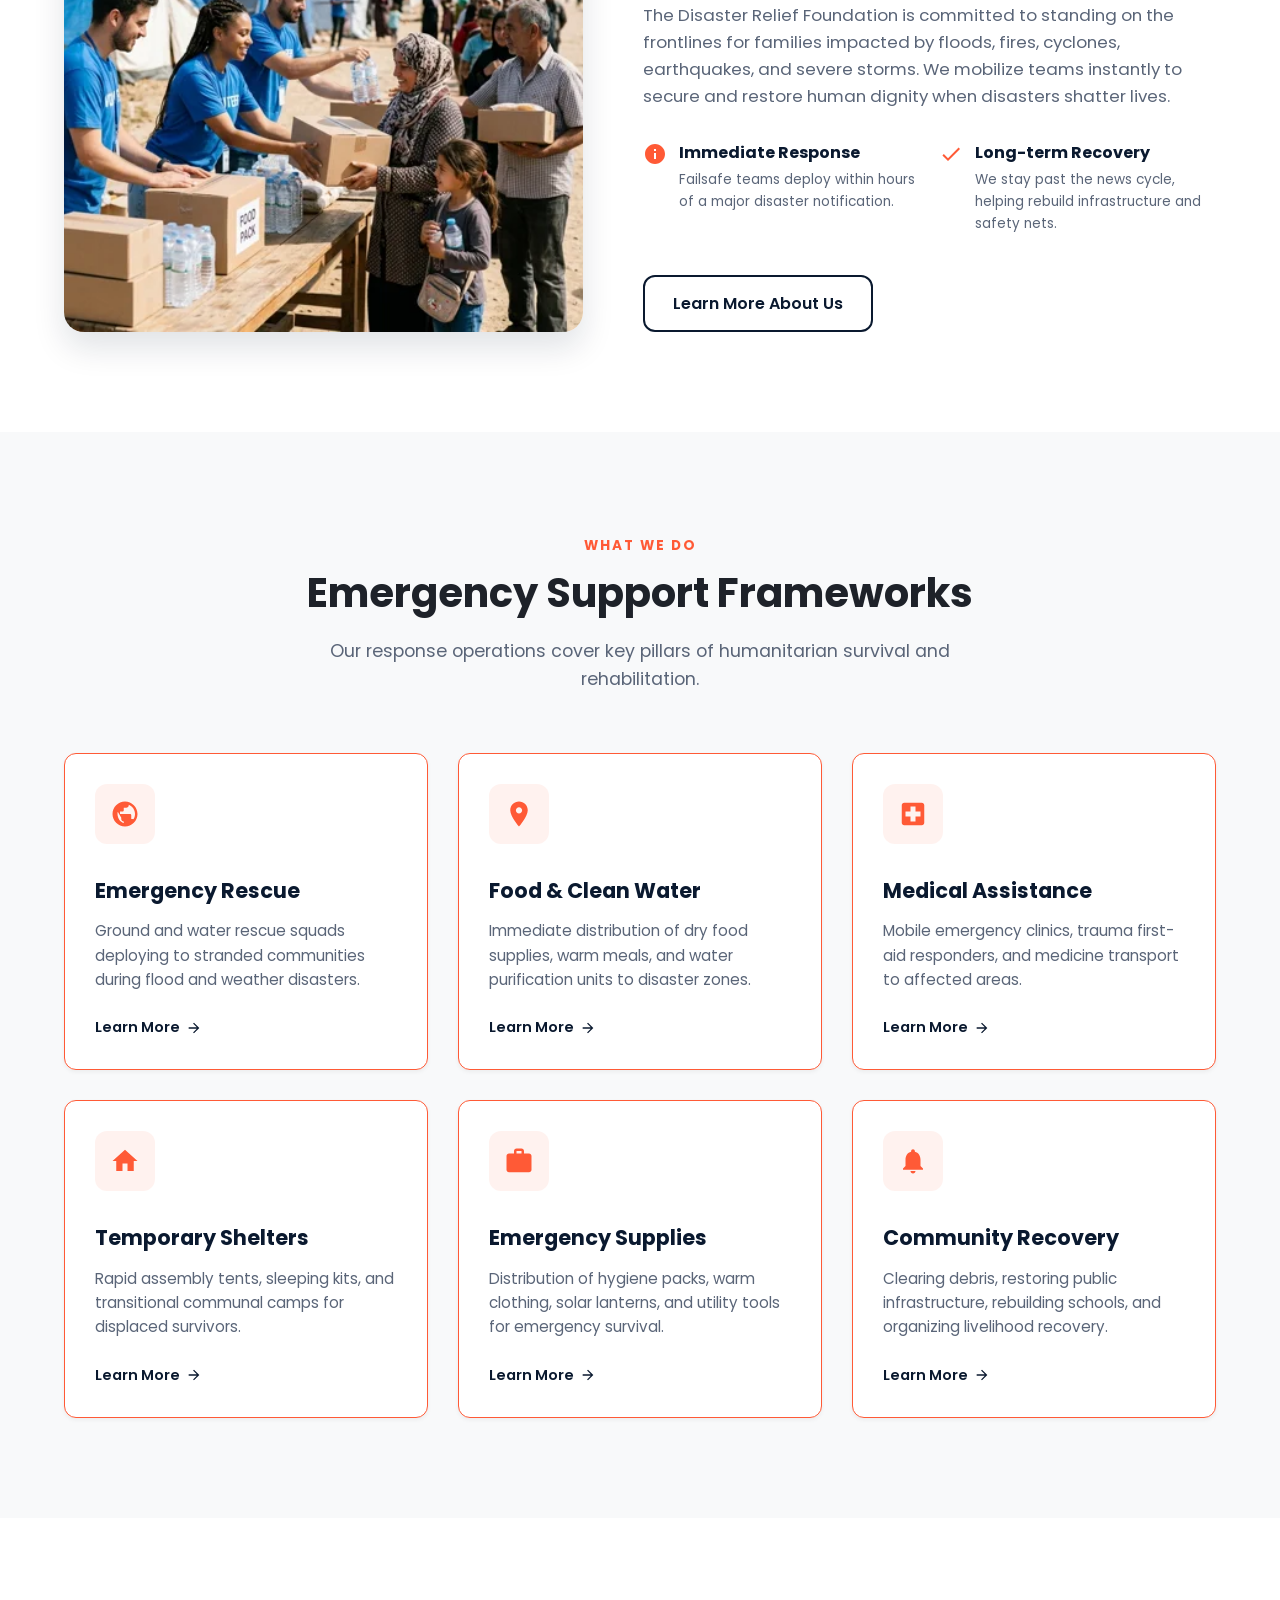
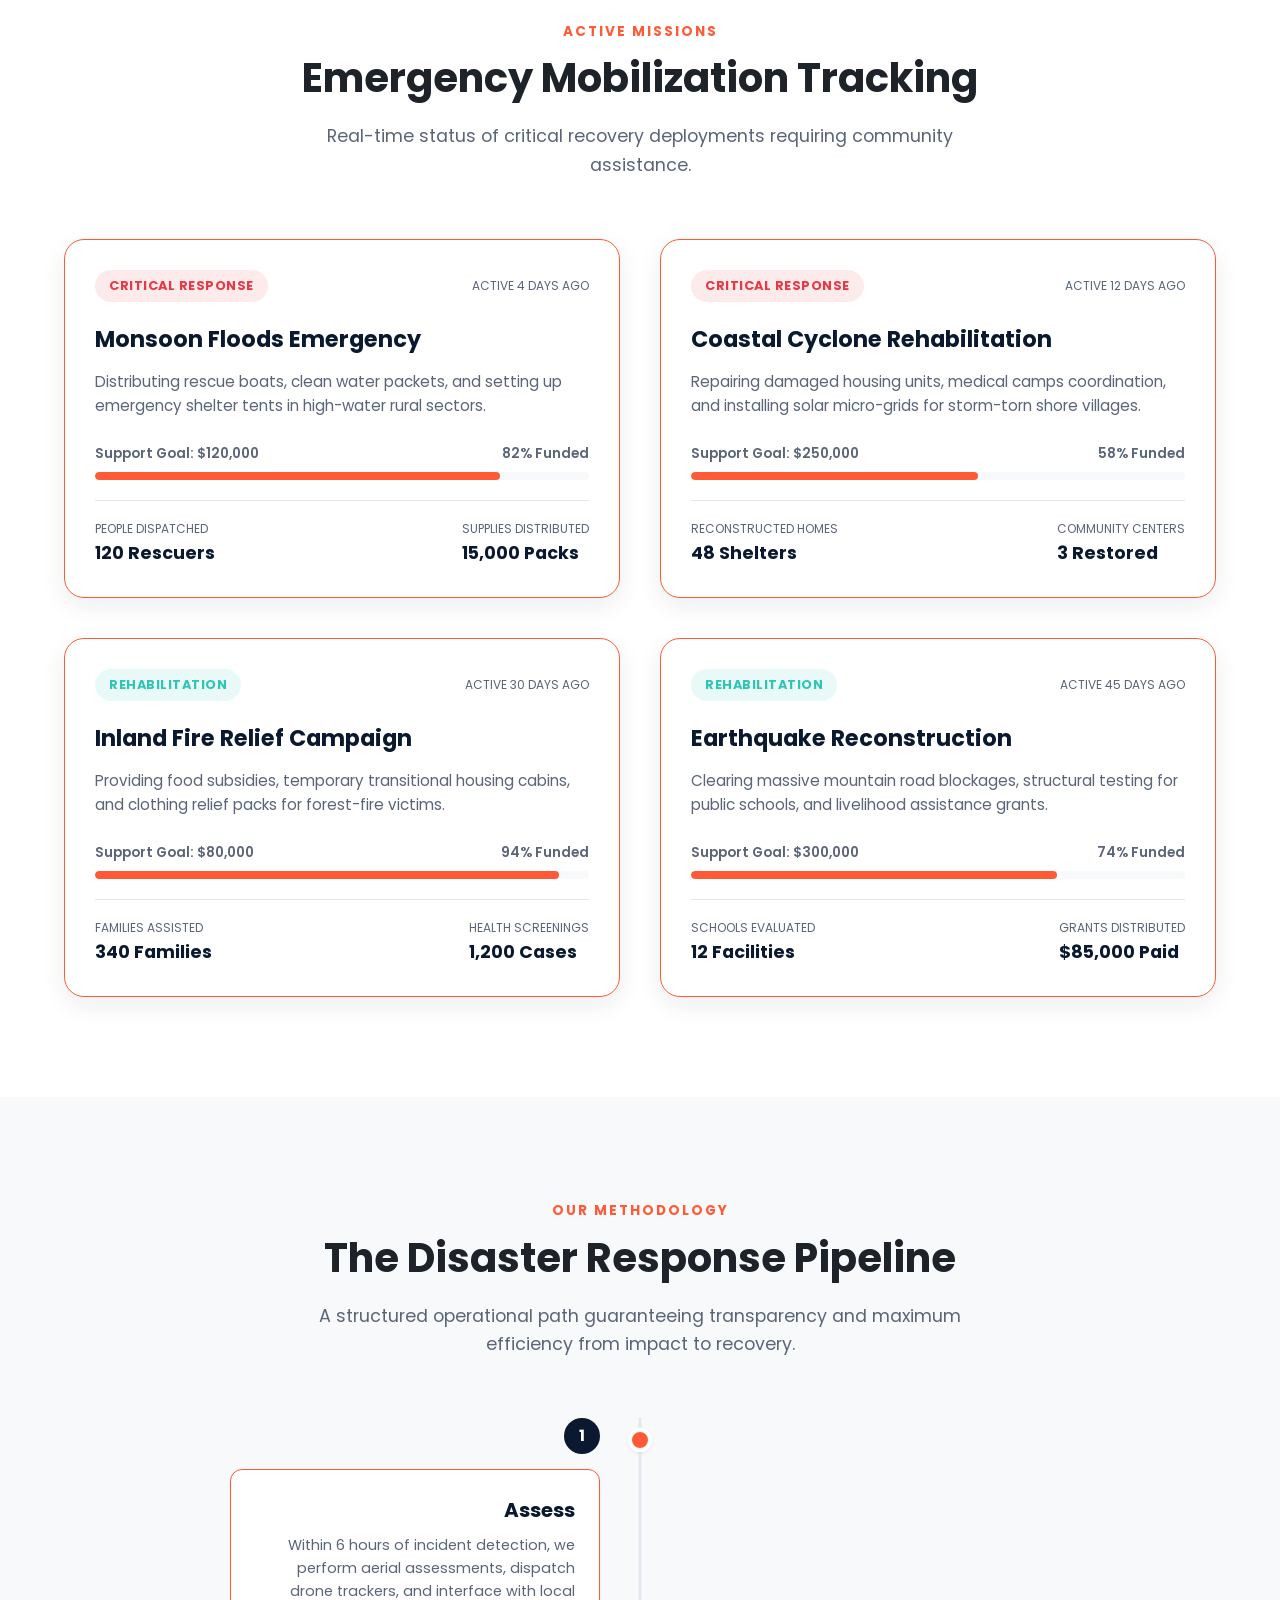
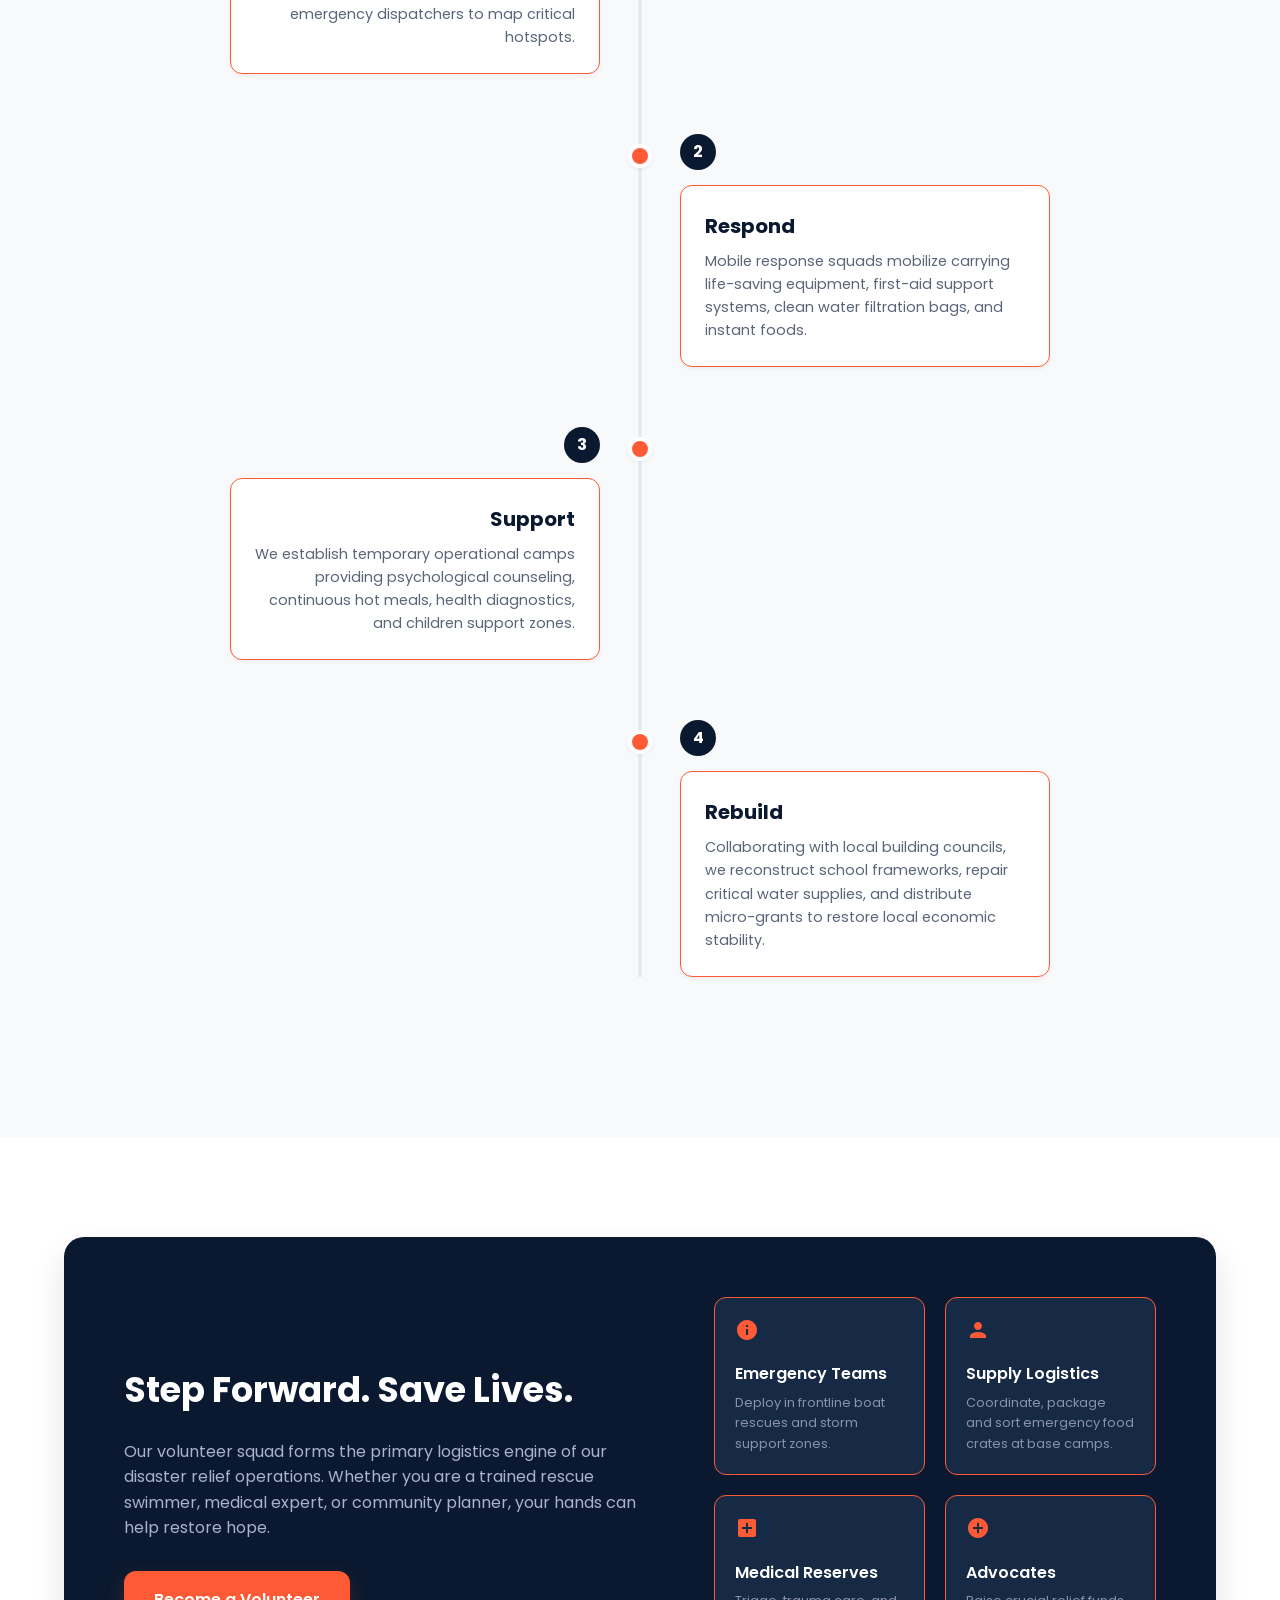
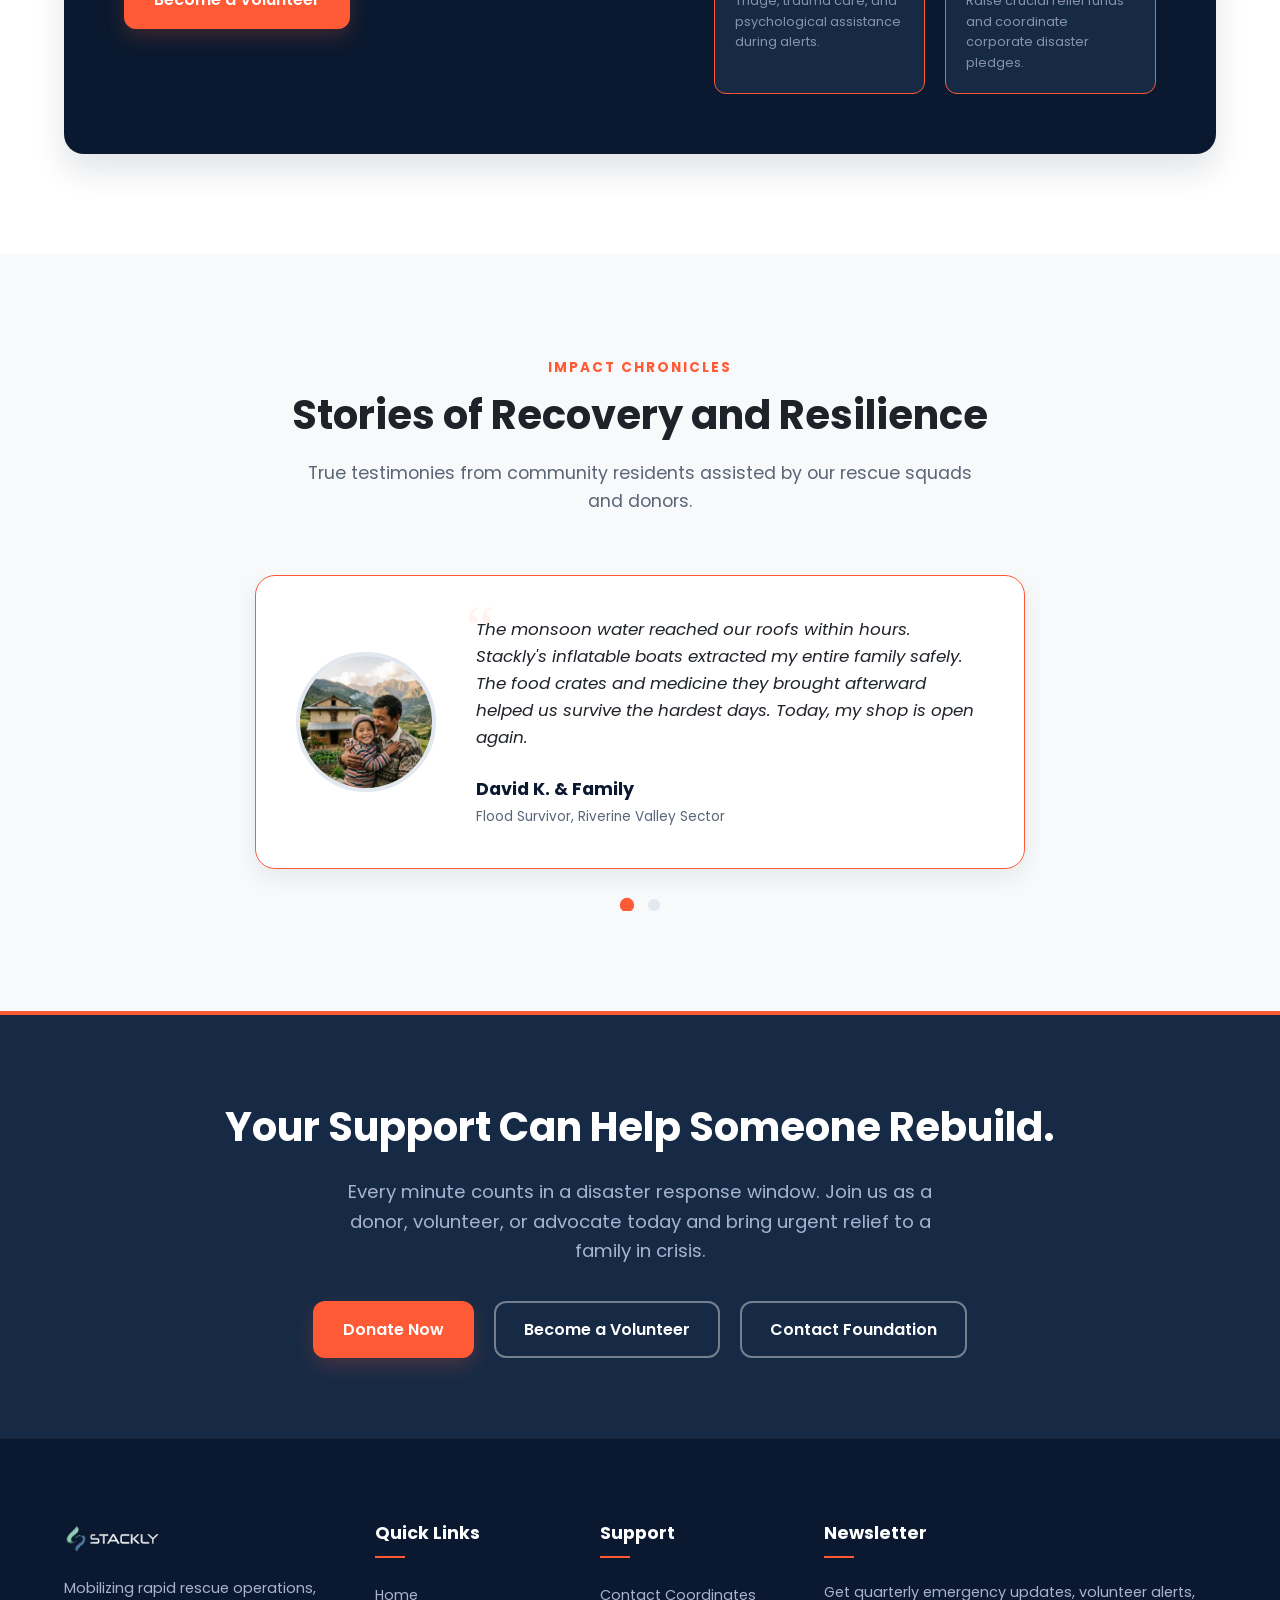
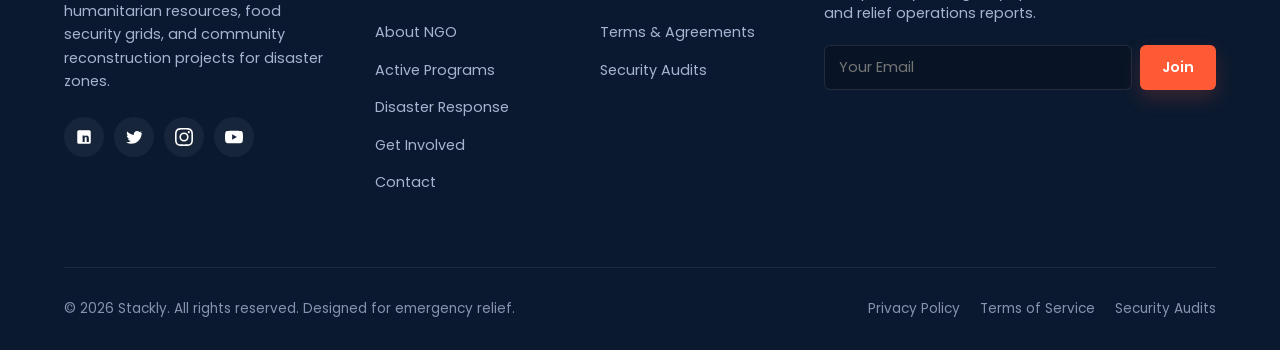
==== commit f35de6d0: "fix: increase mobile padding-top of dashboard-main to 90px to prevent fixed header from overlapping " ====
--- a/index.html
+++ b/index.html
@@ -5,7 +5,7 @@
     <meta name="viewport" content="width=device-width, initial-scale=1.0">
     <meta name="description" content="Disaster Relief Foundation - Providing rapid emergency response, food distribution, medical assistance, temporary shelters, and community recovery to disaster-hit zones.">
     <title>Together We Respond, Together We Rebuild | Disaster Relief Foundation</title>
-    <link rel="stylesheet" href="css/style.css?v=6.0">
+    <link rel="stylesheet" href="css/style.css?v=6.1">
 </head>
 <body class="has-fixed-header">
 
--- a/css/style.css
+++ b/css/style.css
@@ -3565,9 +3565,10 @@
         align-self: stretch !important;
     }
 
-    .dashboard-dark-layout .dashboard-main {
+    .dashboard-dark-layout .dashboard-main,
+    .dashboard-main {
         padding: 20px !important;
-        padding-top: 80px !important;
+        padding-top: 90px !important;
         width: 100% !important;
     }
 
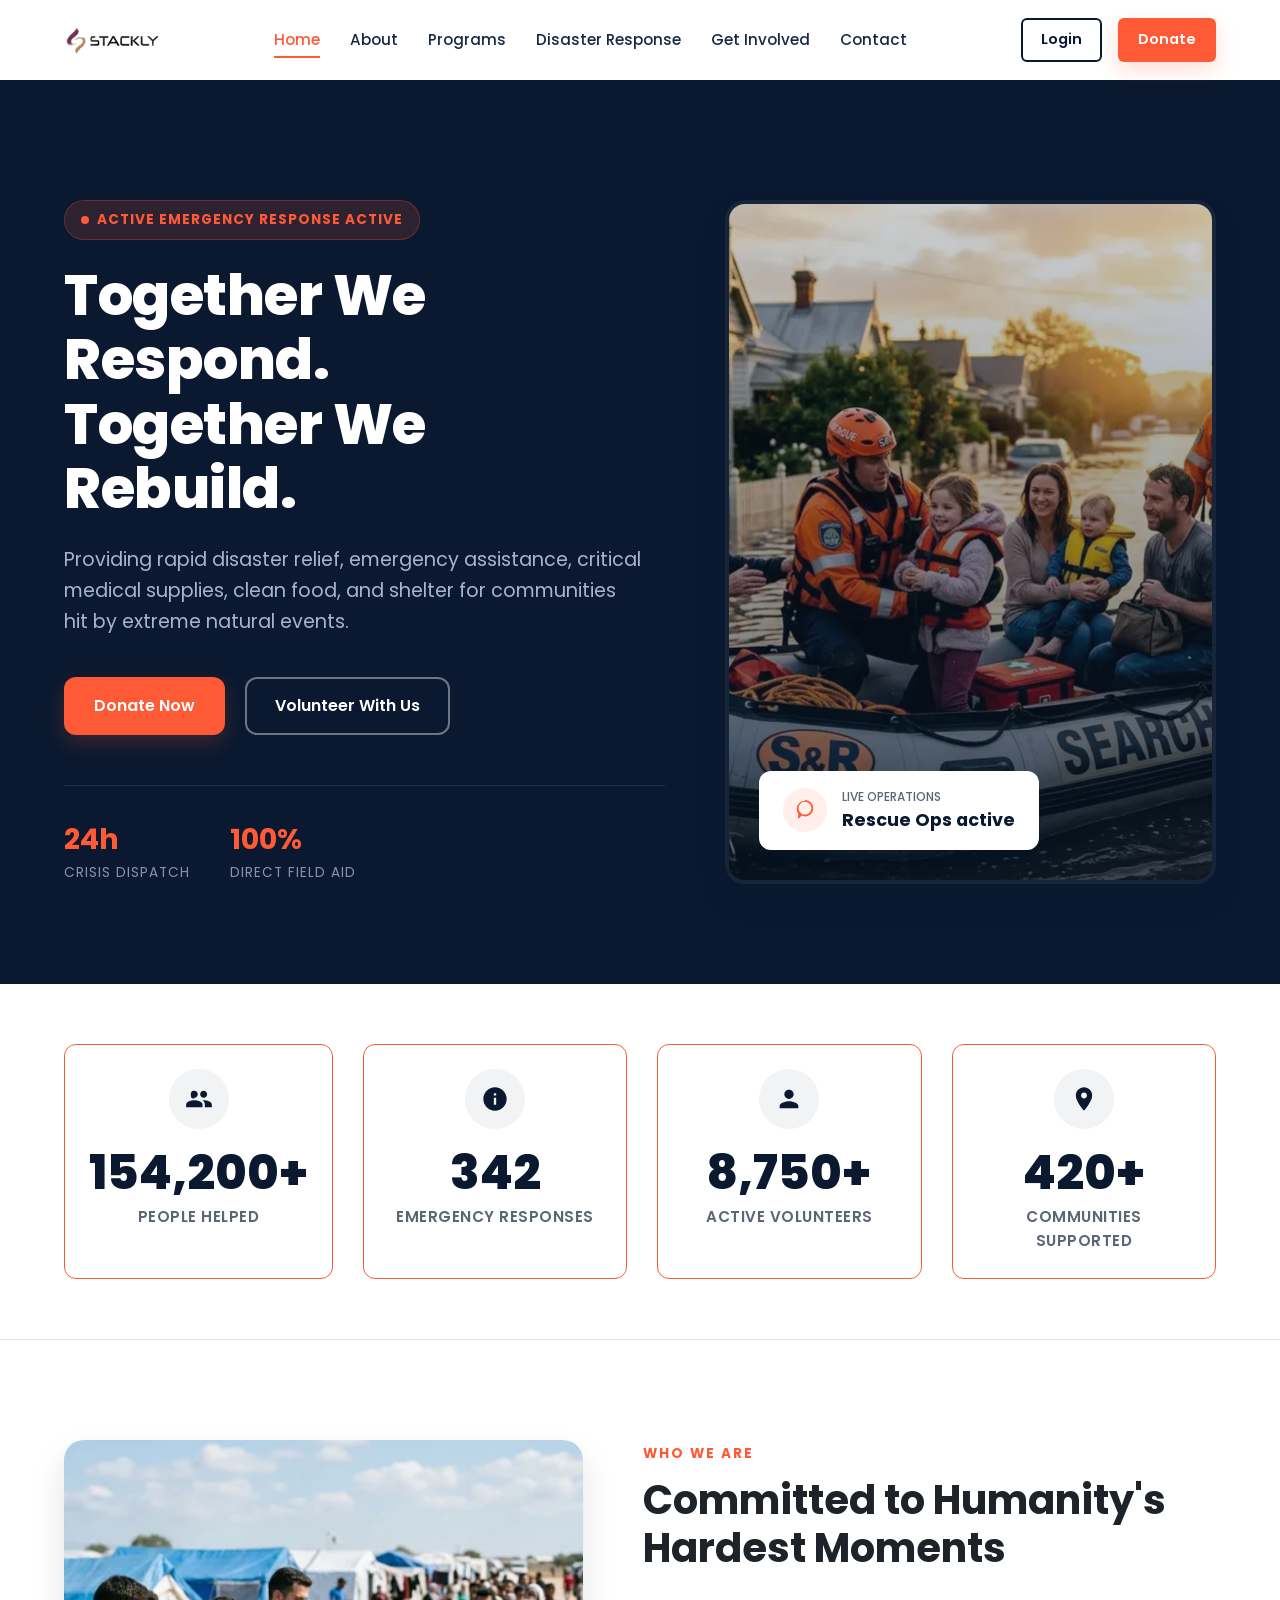
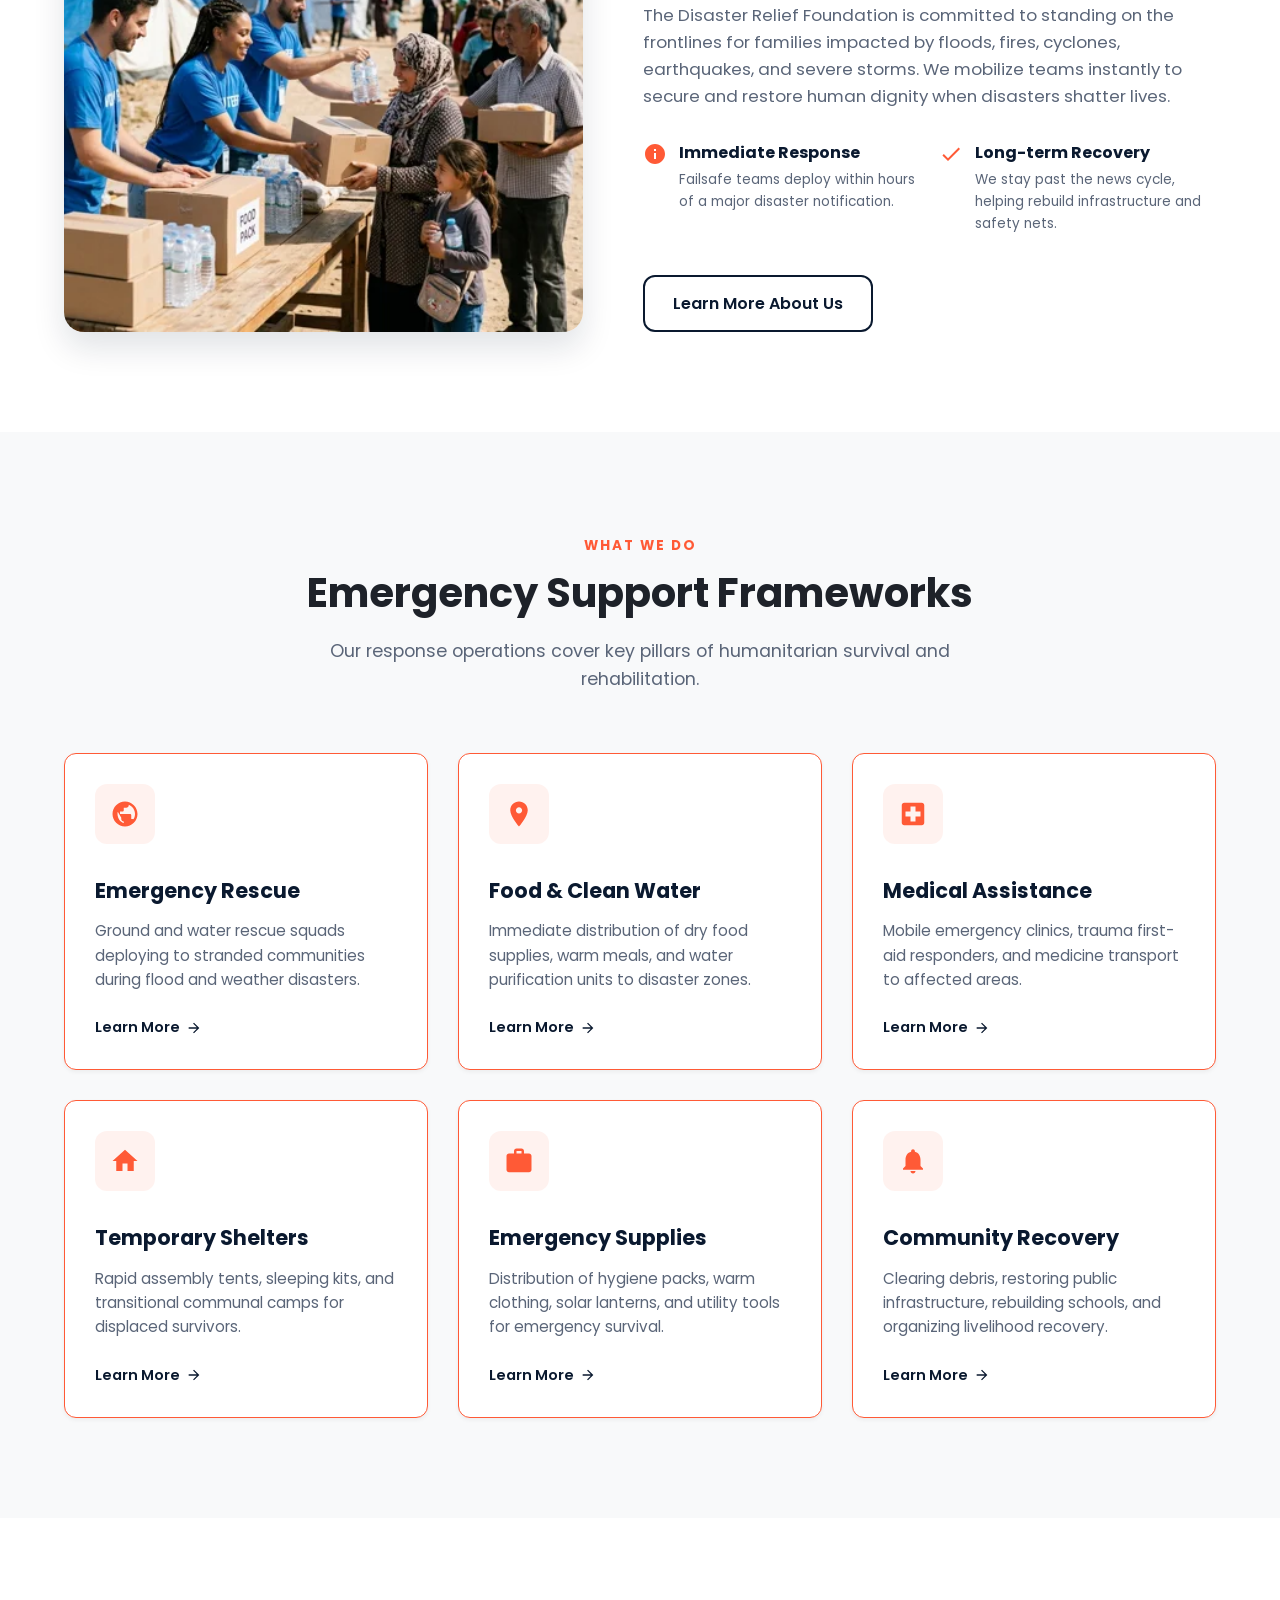
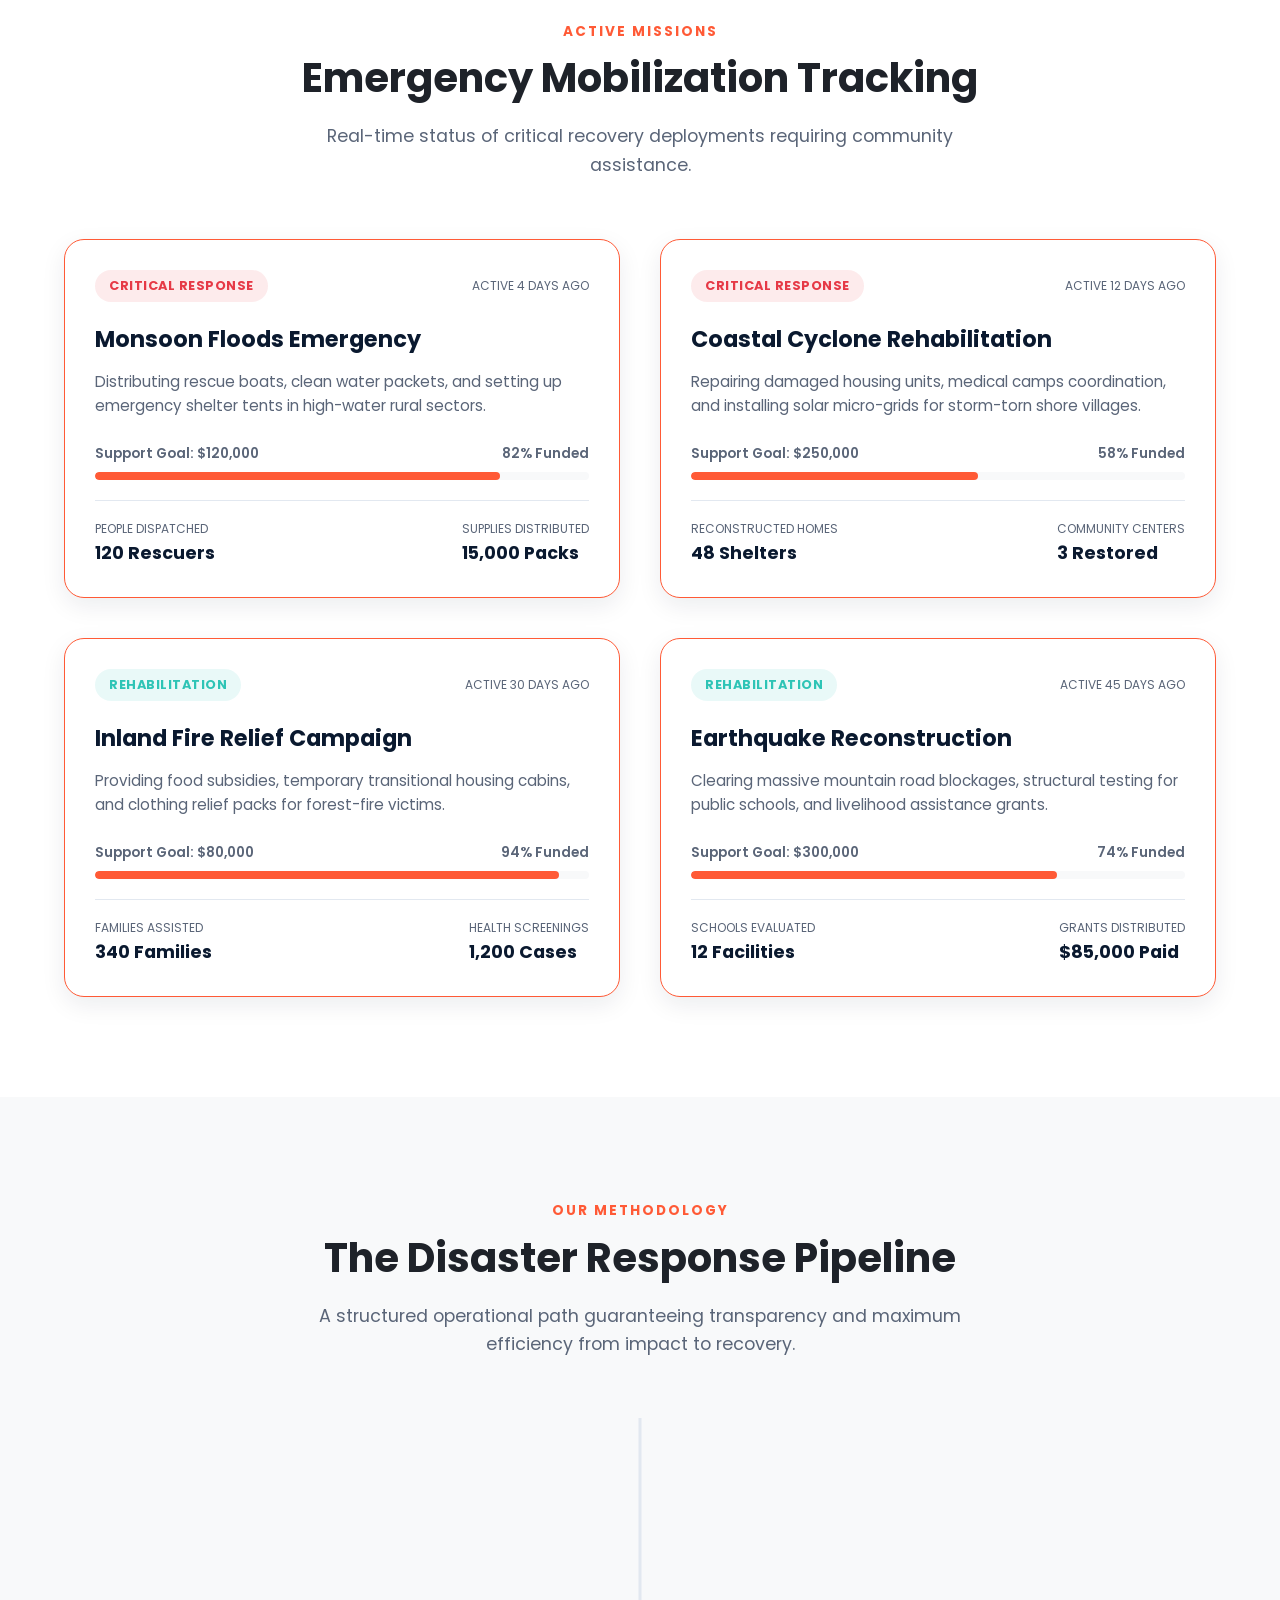
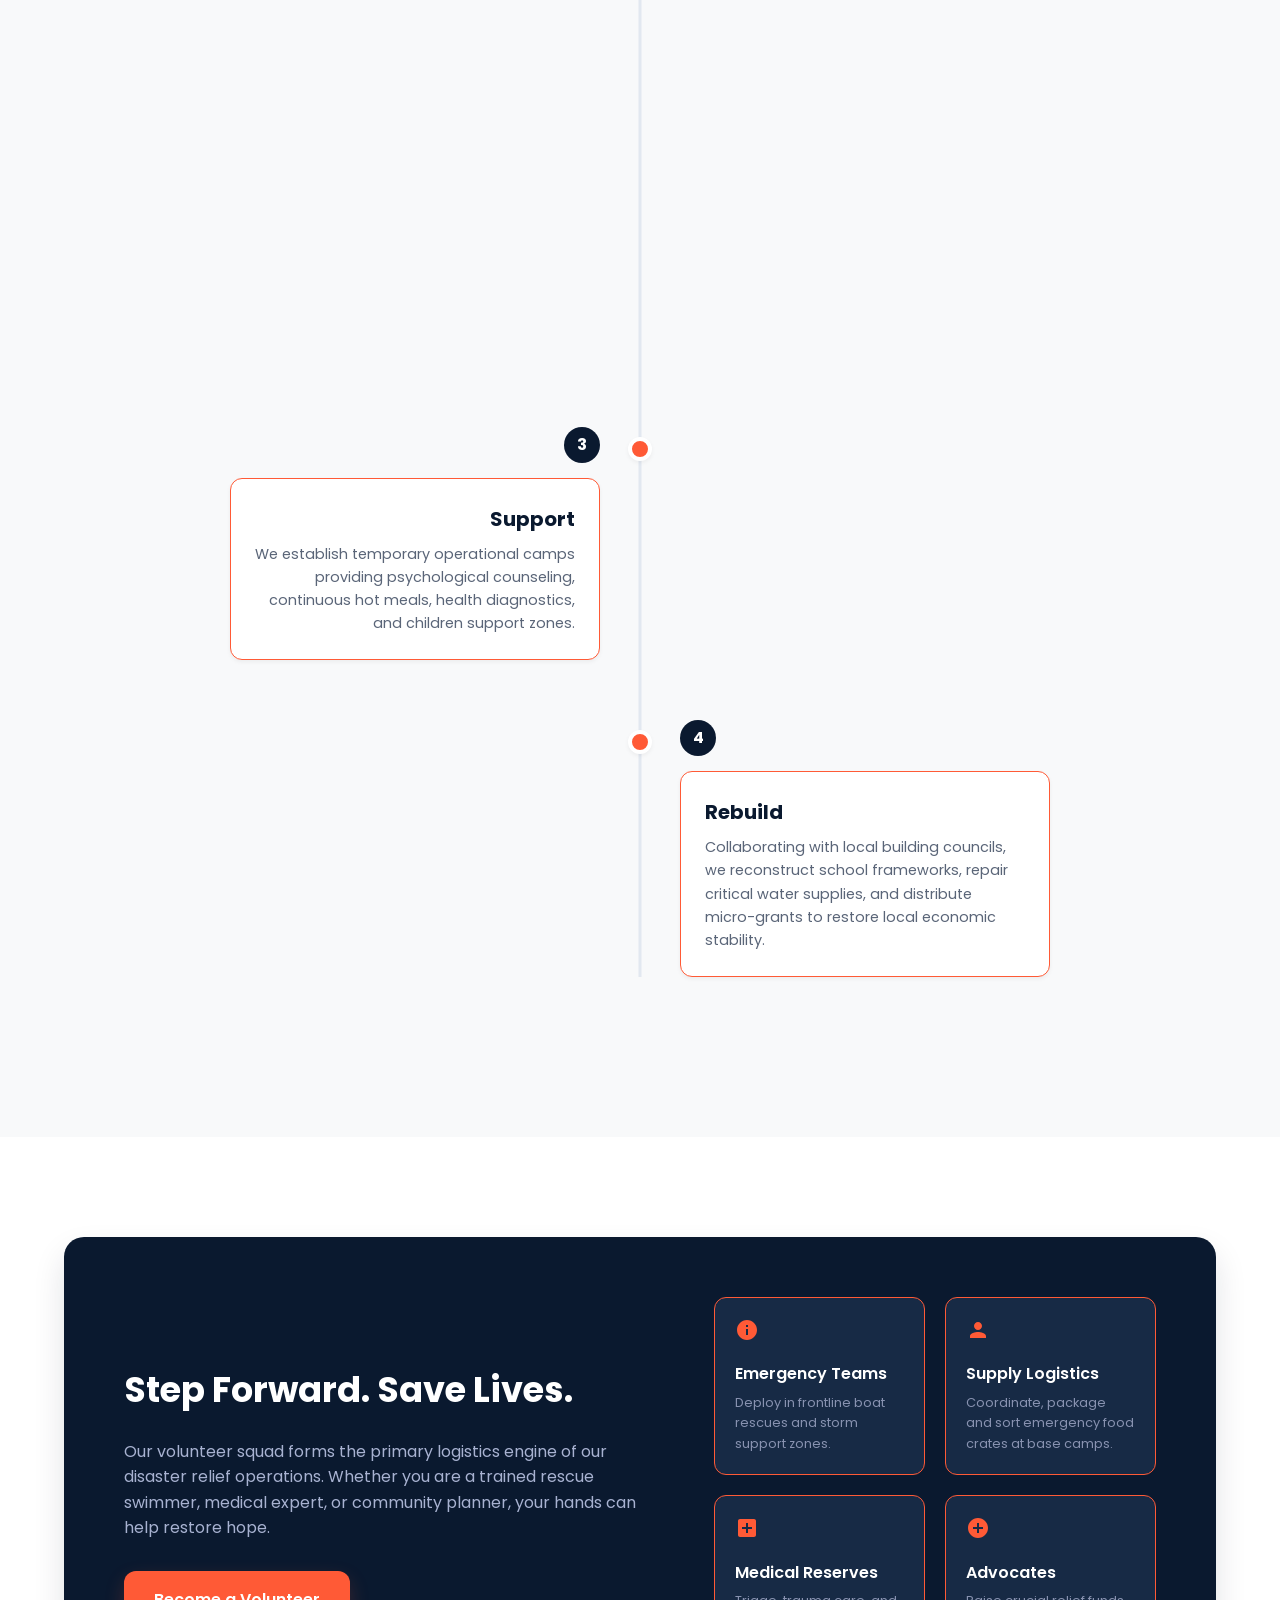
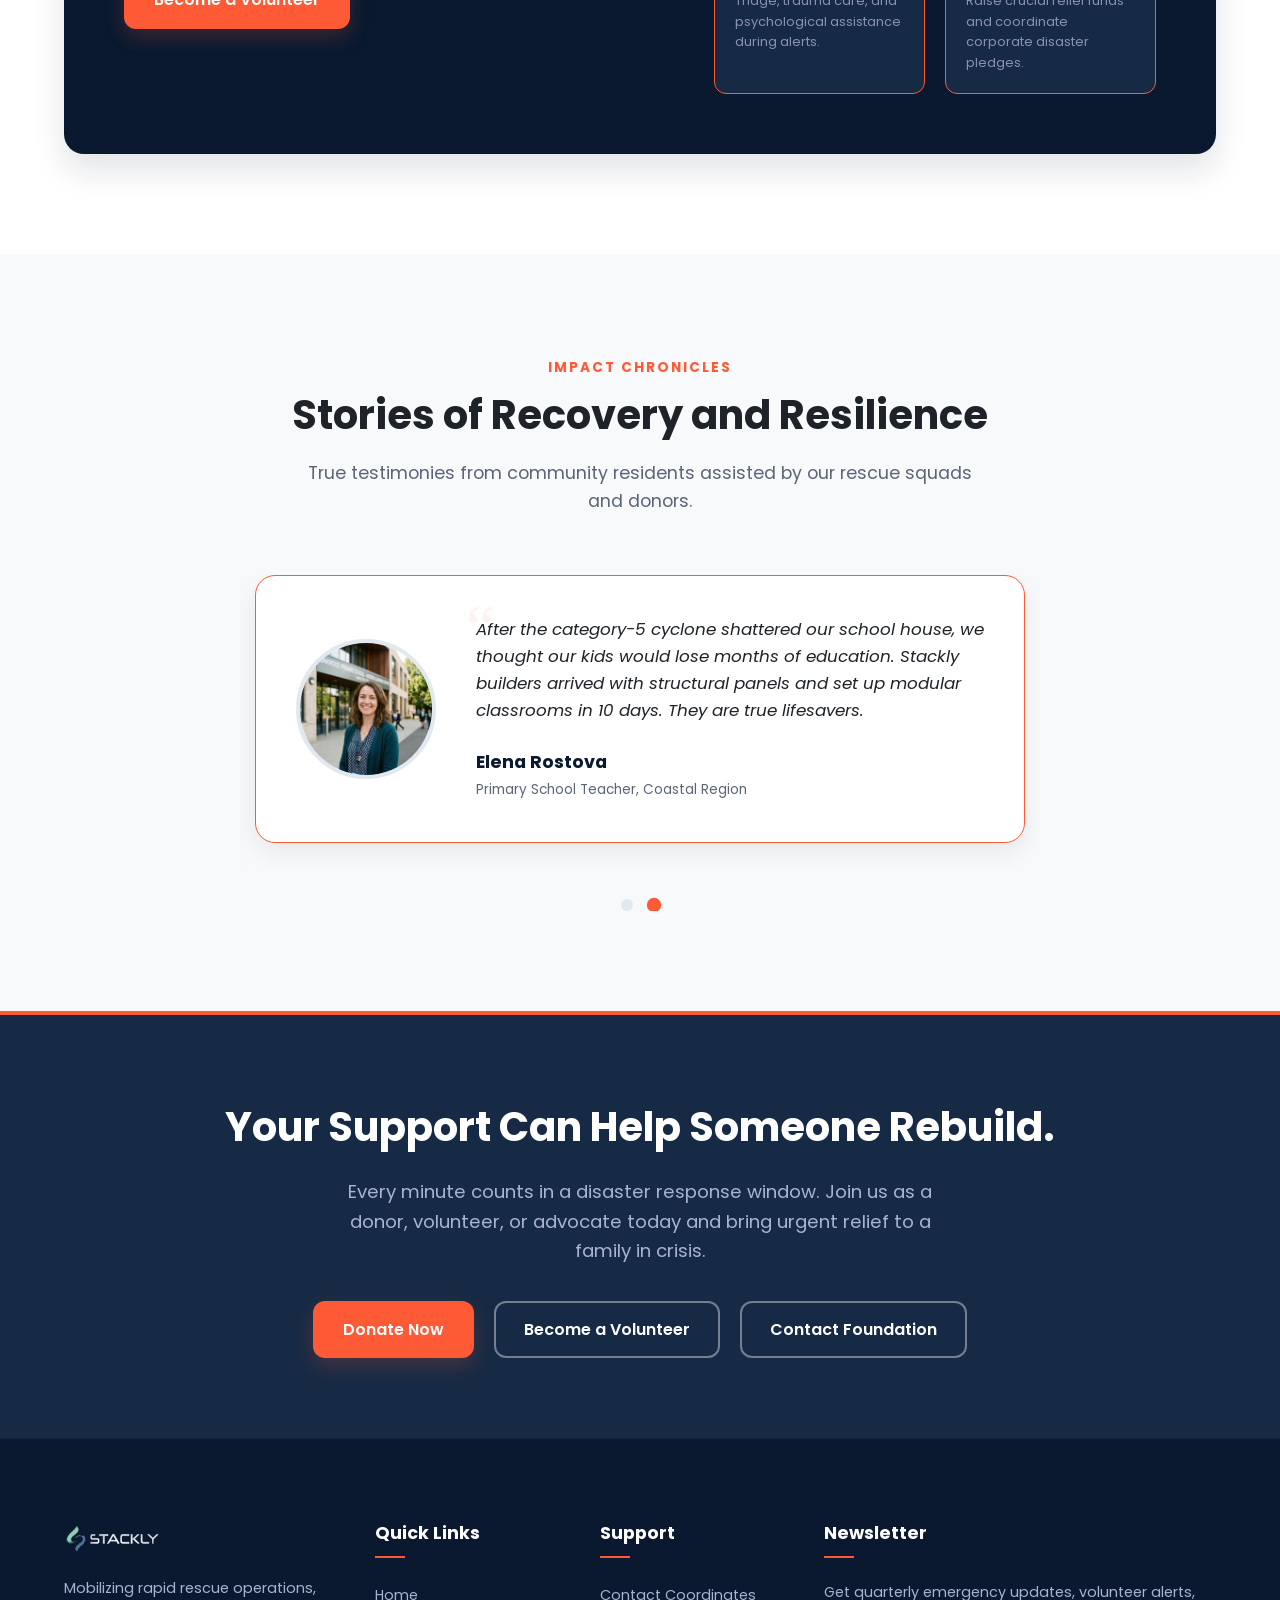
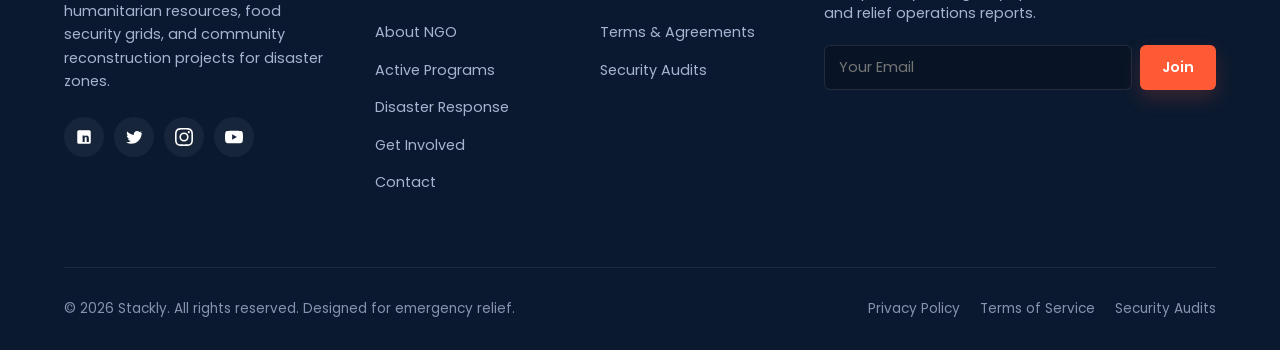
==== commit 534f9aa2: "feat: enrich all sub-panels in user and admin dashboards with metrics cards, training guides, corpor" ====
--- a/index.html
+++ b/index.html
@@ -5,7 +5,7 @@
     <meta name="viewport" content="width=device-width, initial-scale=1.0">
     <meta name="description" content="Disaster Relief Foundation - Providing rapid emergency response, food distribution, medical assistance, temporary shelters, and community recovery to disaster-hit zones.">
     <title>Together We Respond, Together We Rebuild | Disaster Relief Foundation</title>
-    <link rel="stylesheet" href="css/style.css?v=6.1">
+    <link rel="stylesheet" href="css/style.css?v=6.2">
 </head>
 <body class="has-fixed-header">
 
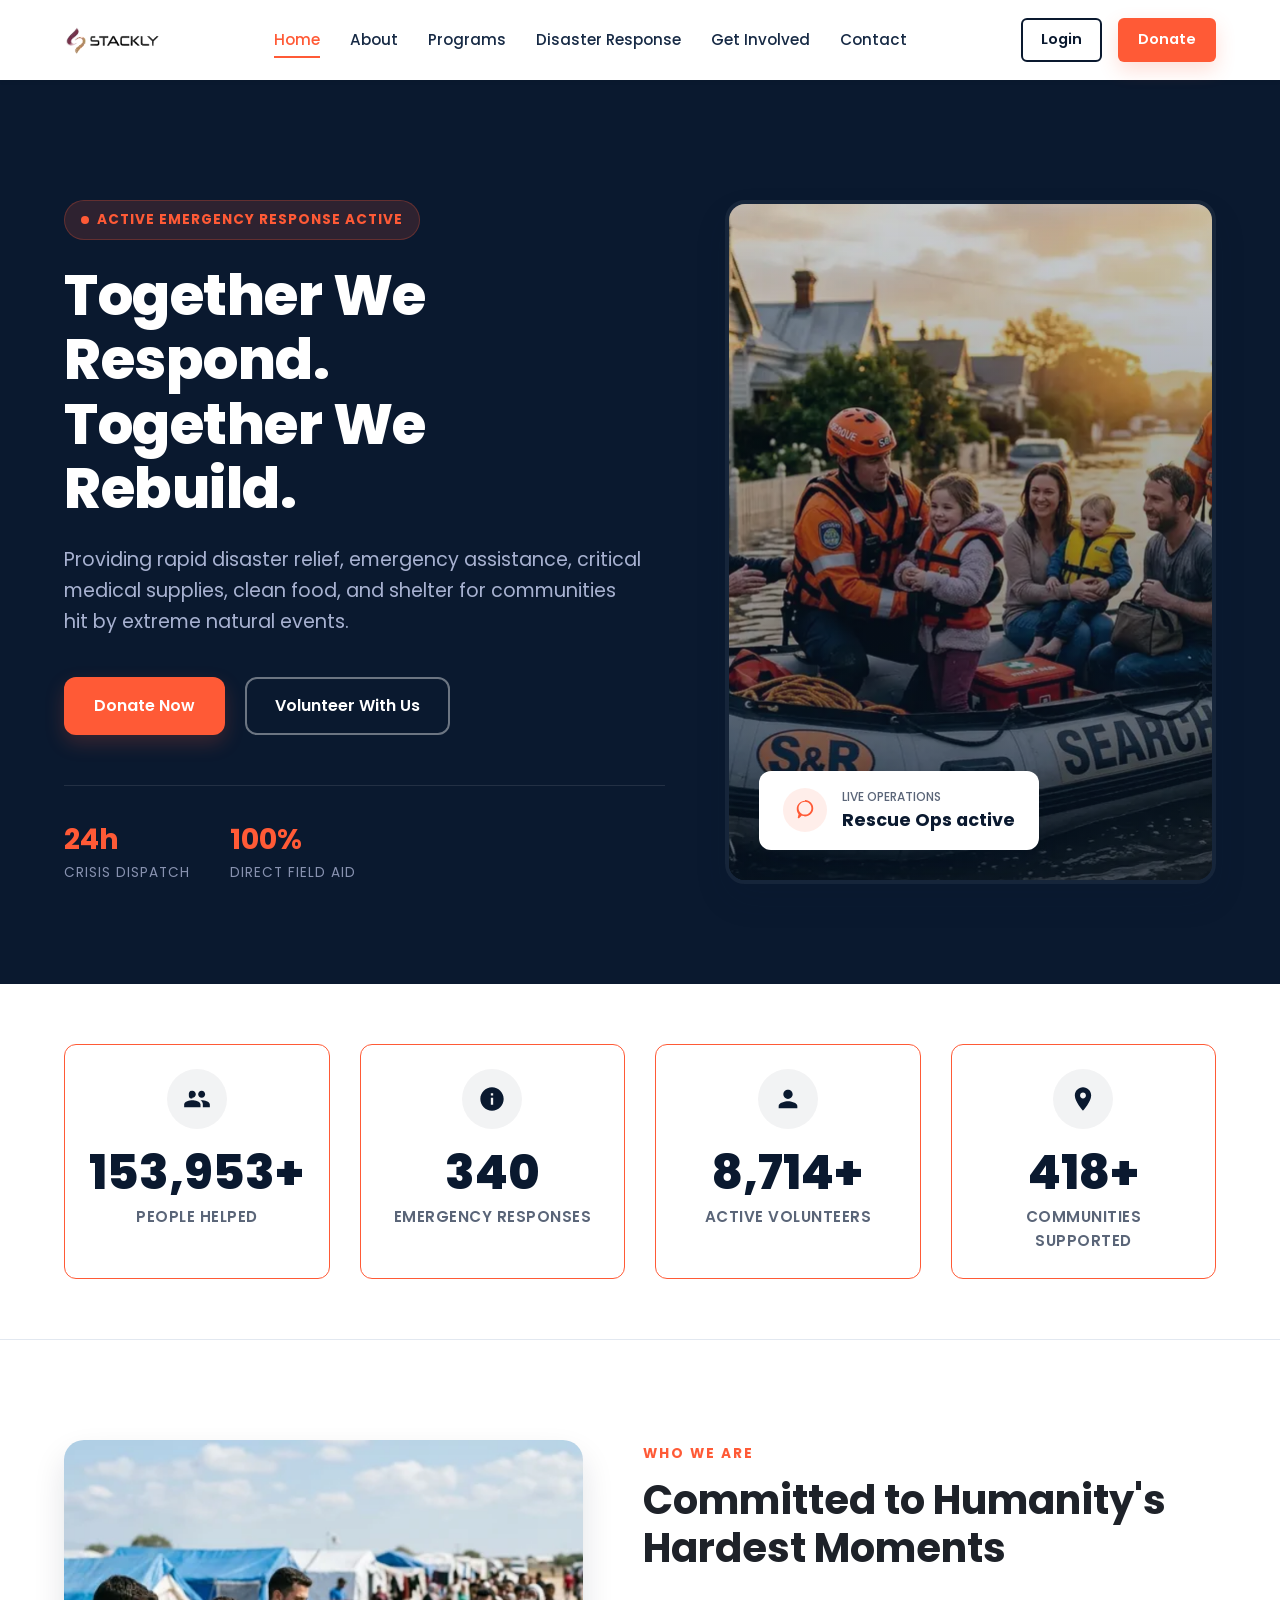
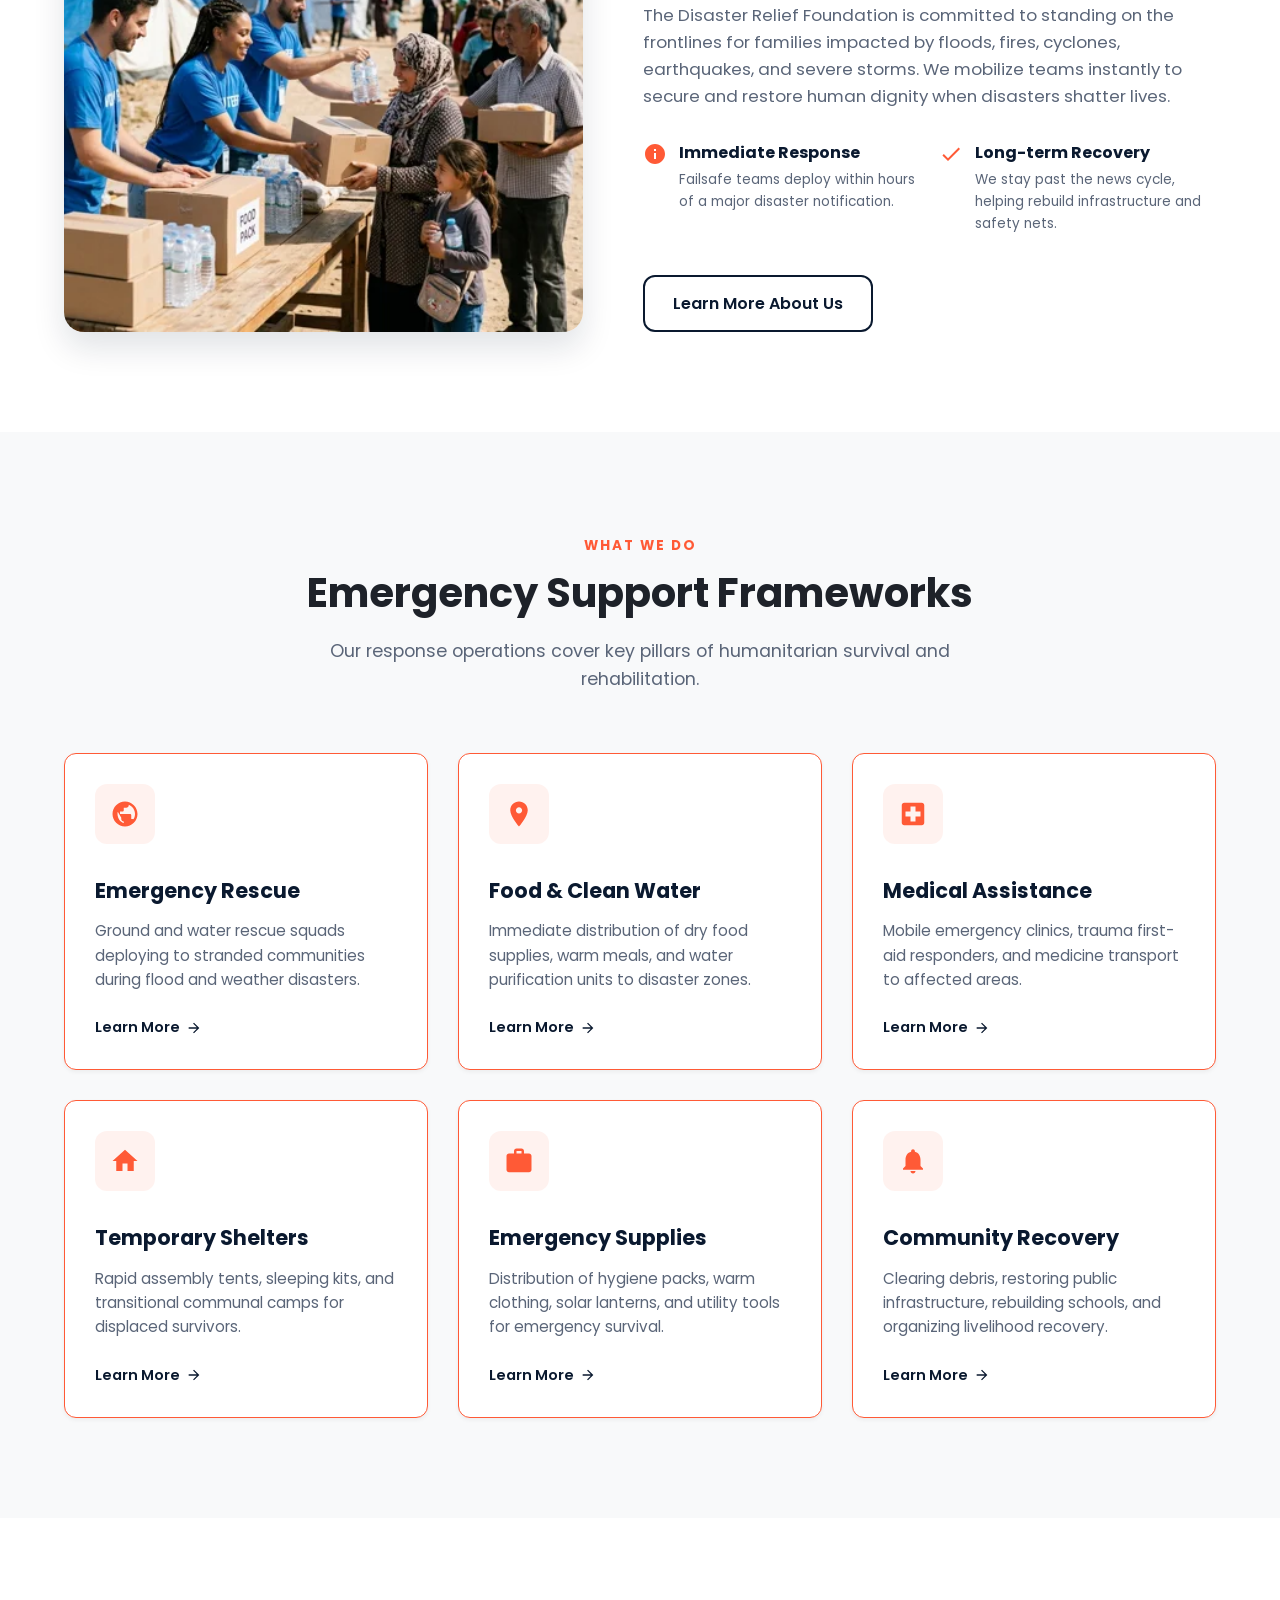
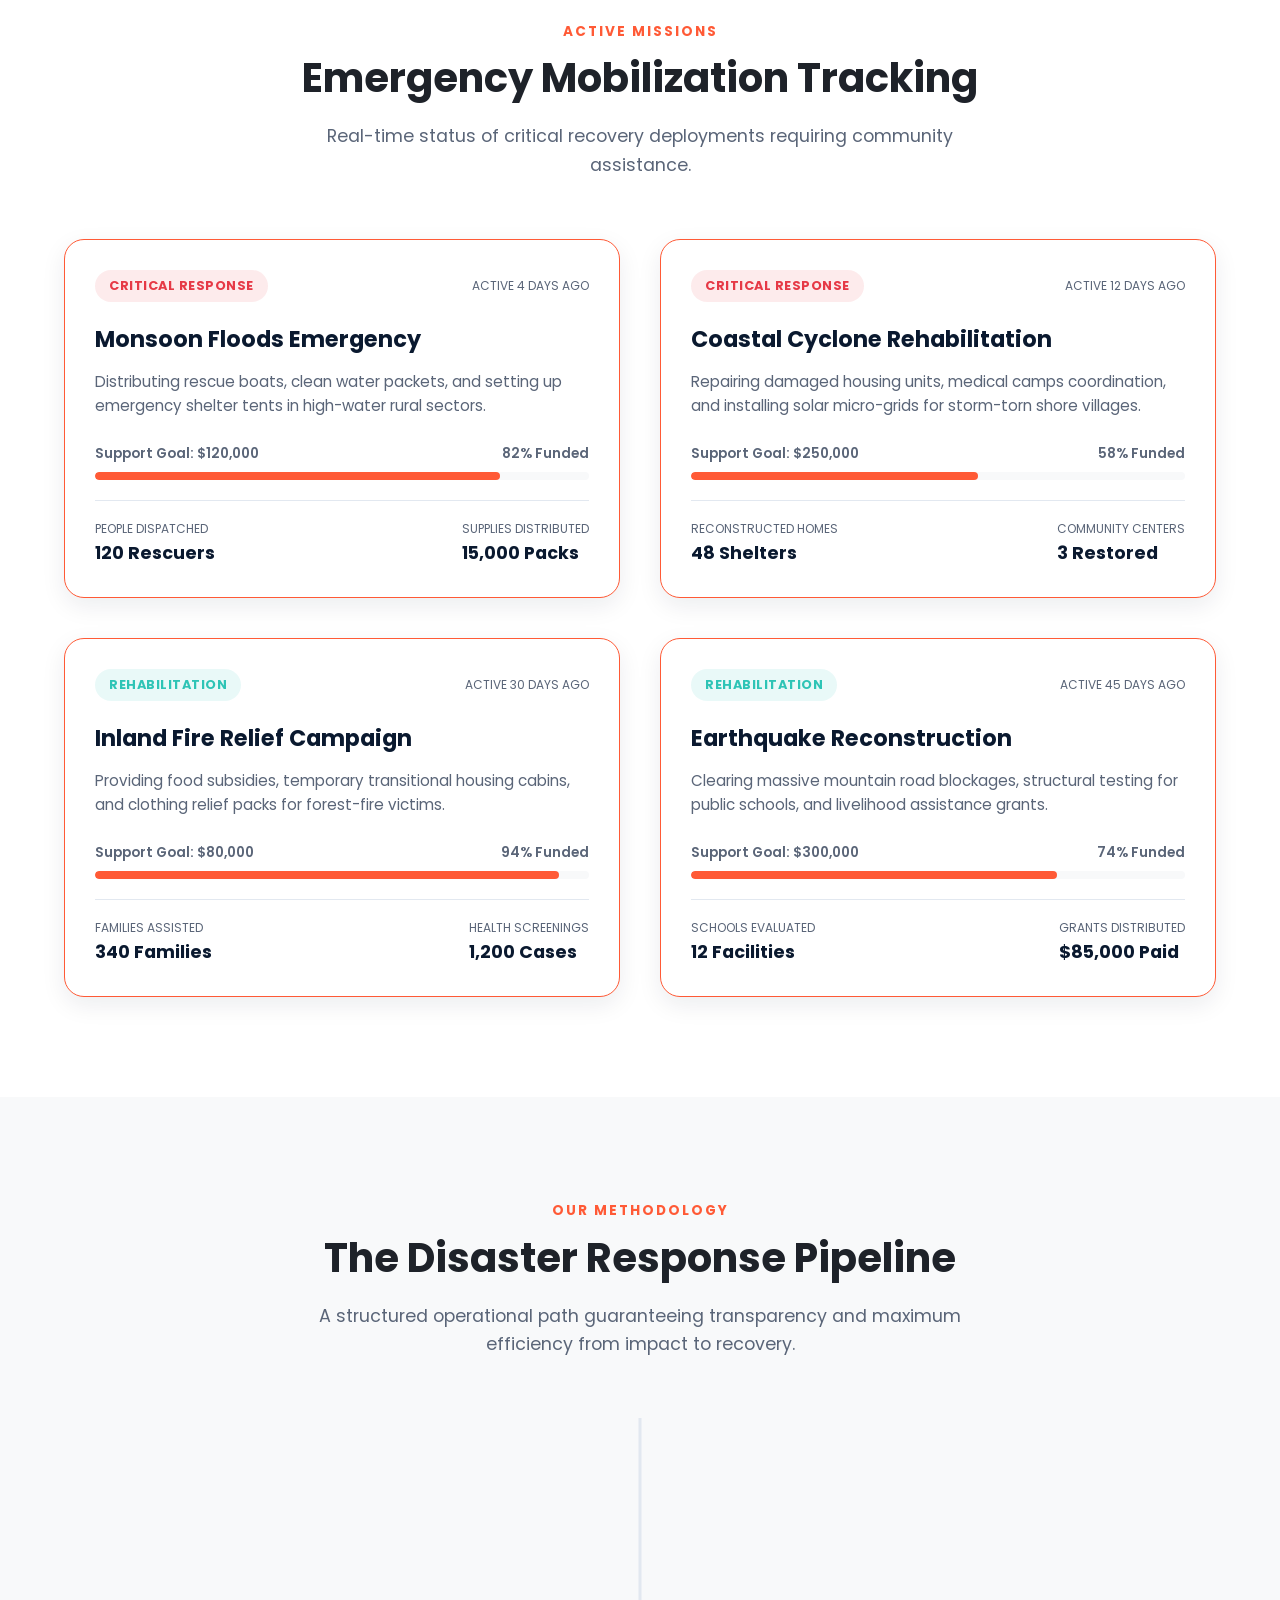
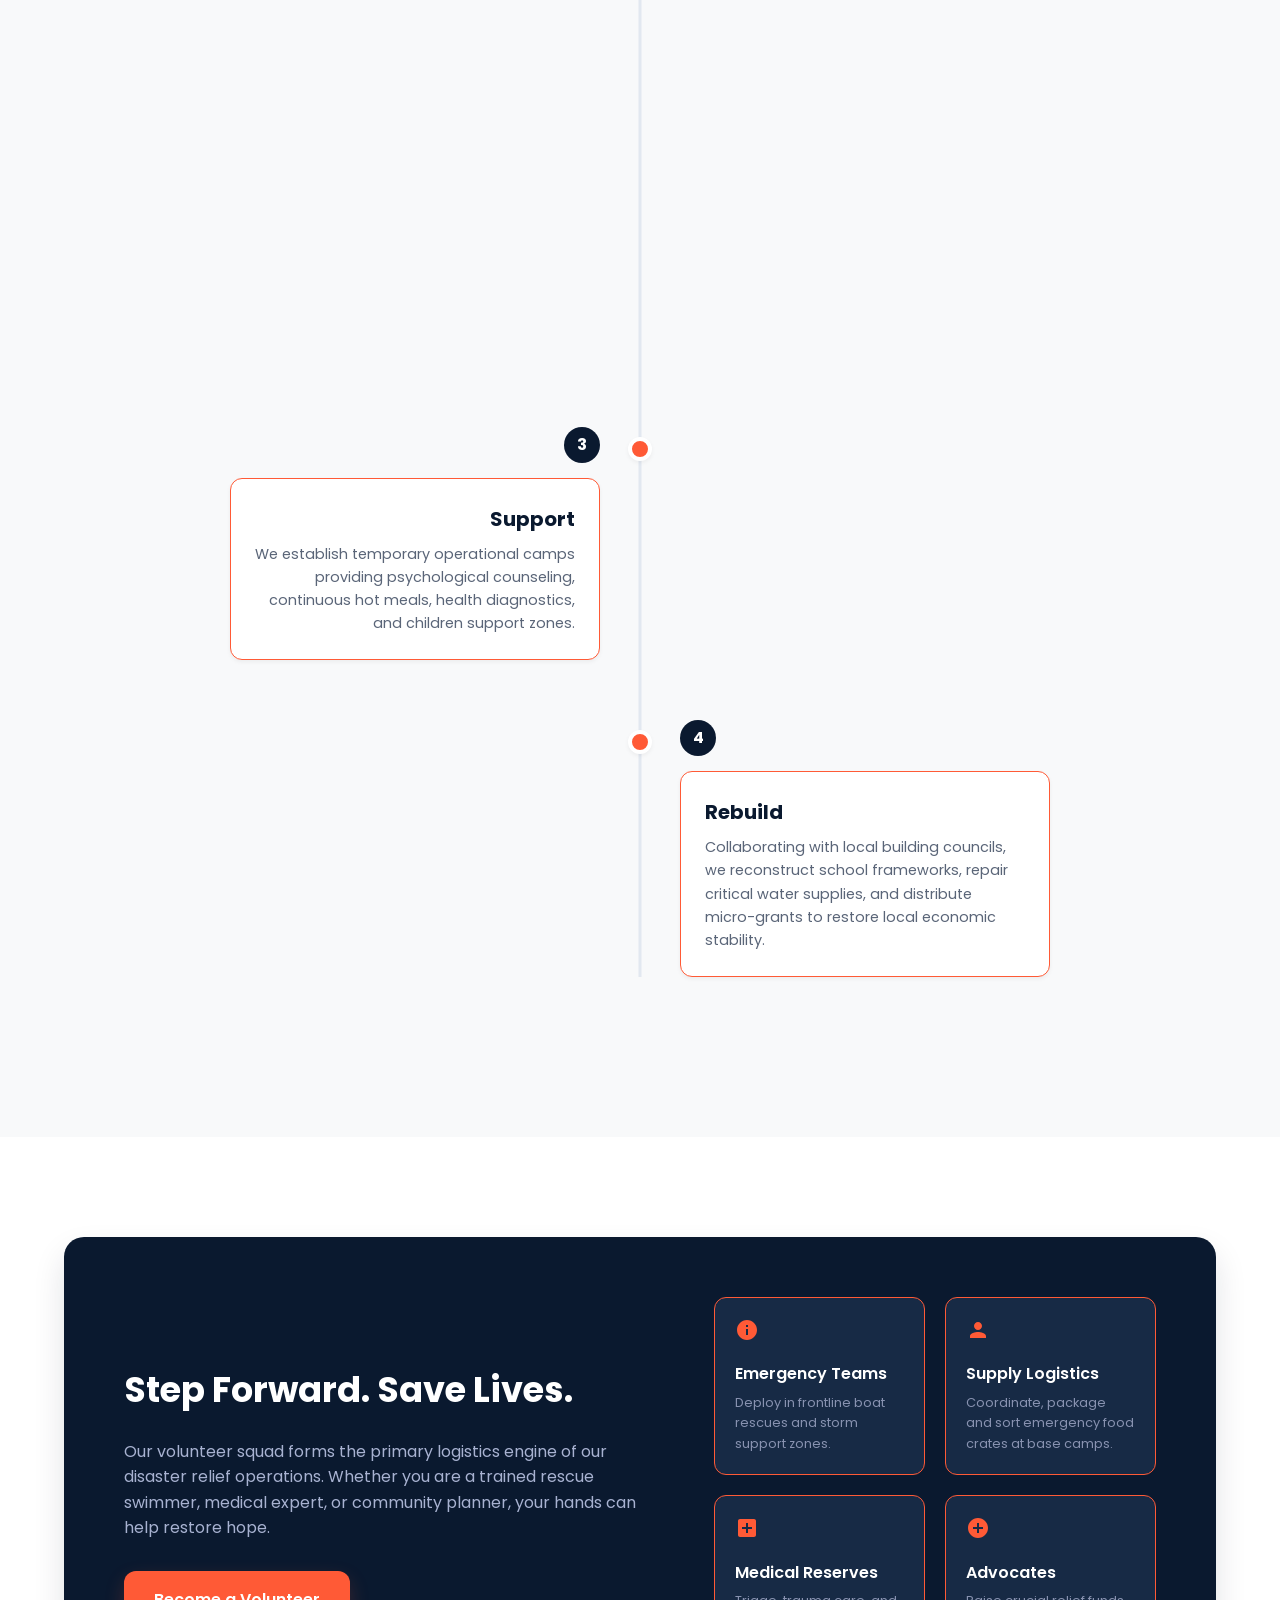
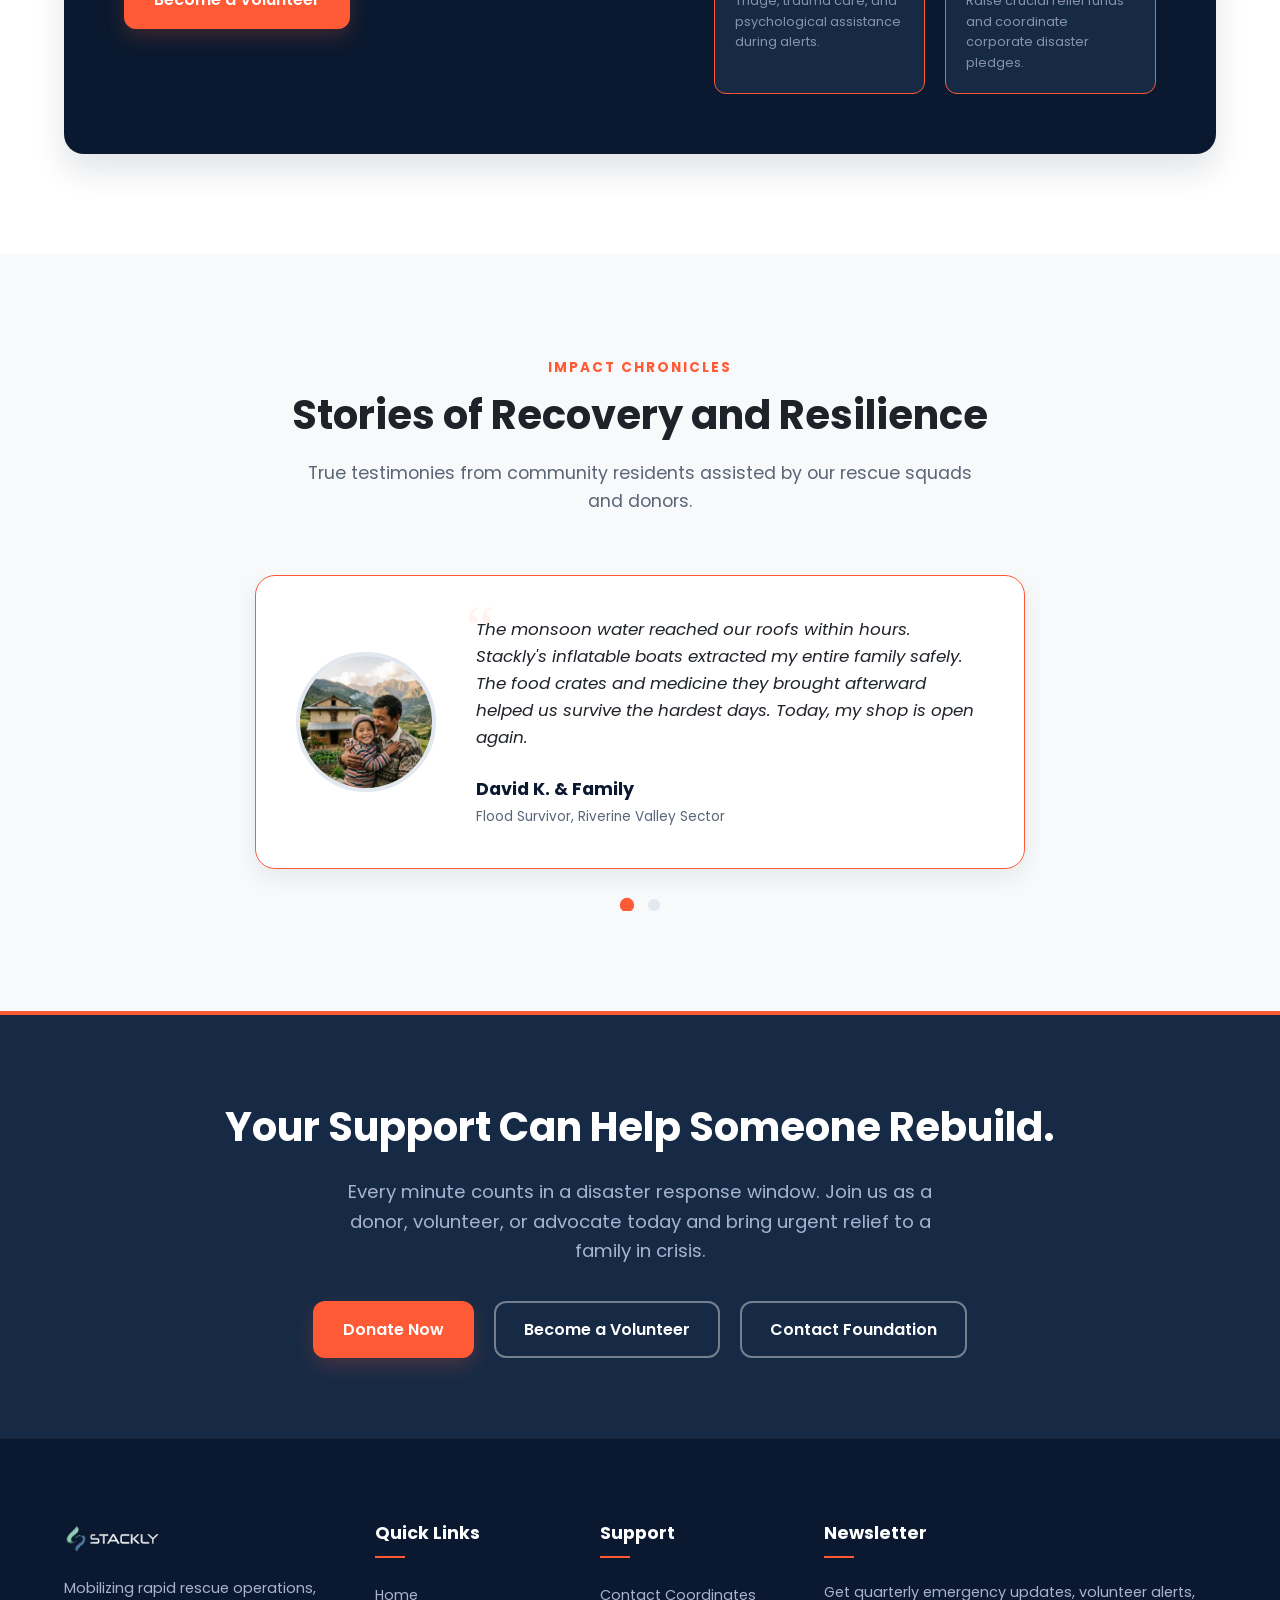
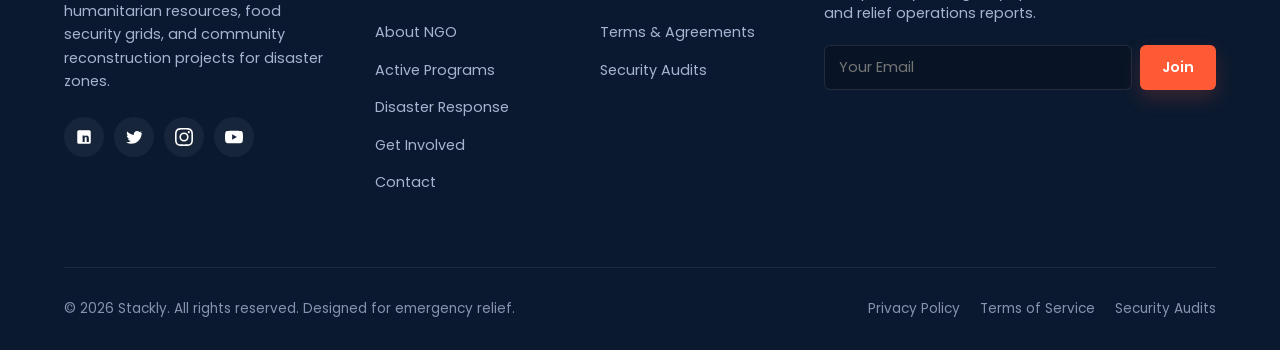
==== commit 9cc675ec: "feat: complete milestones and training timeline steps in programs.html and involved.html to eliminat" ====
--- a/index.html
+++ b/index.html
@@ -5,7 +5,7 @@
     <meta name="viewport" content="width=device-width, initial-scale=1.0">
     <meta name="description" content="Disaster Relief Foundation - Providing rapid emergency response, food distribution, medical assistance, temporary shelters, and community recovery to disaster-hit zones.">
     <title>Together We Respond, Together We Rebuild | Disaster Relief Foundation</title>
-    <link rel="stylesheet" href="css/style.css?v=6.2">
+    <link rel="stylesheet" href="css/style.css?v=6.5">
 </head>
 <body class="has-fixed-header">
 
--- a/css/style.css
+++ b/css/style.css
@@ -3810,4 +3810,17 @@
         text-align: center !important;
         gap: 8px !important;
     }
-}
+
+    .welcome-banner-card {
+        padding: 20px 24px !important;
+        margin-bottom: 16px !important;
+    }
+    .welcome-banner-title {
+        font-size: 1.5rem !important;
+        margin-bottom: 8px !important;
+    }
+    .welcome-banner-desc {
+        font-size: 0.85rem !important;
+        line-height: 1.5 !important;
+    }
+}
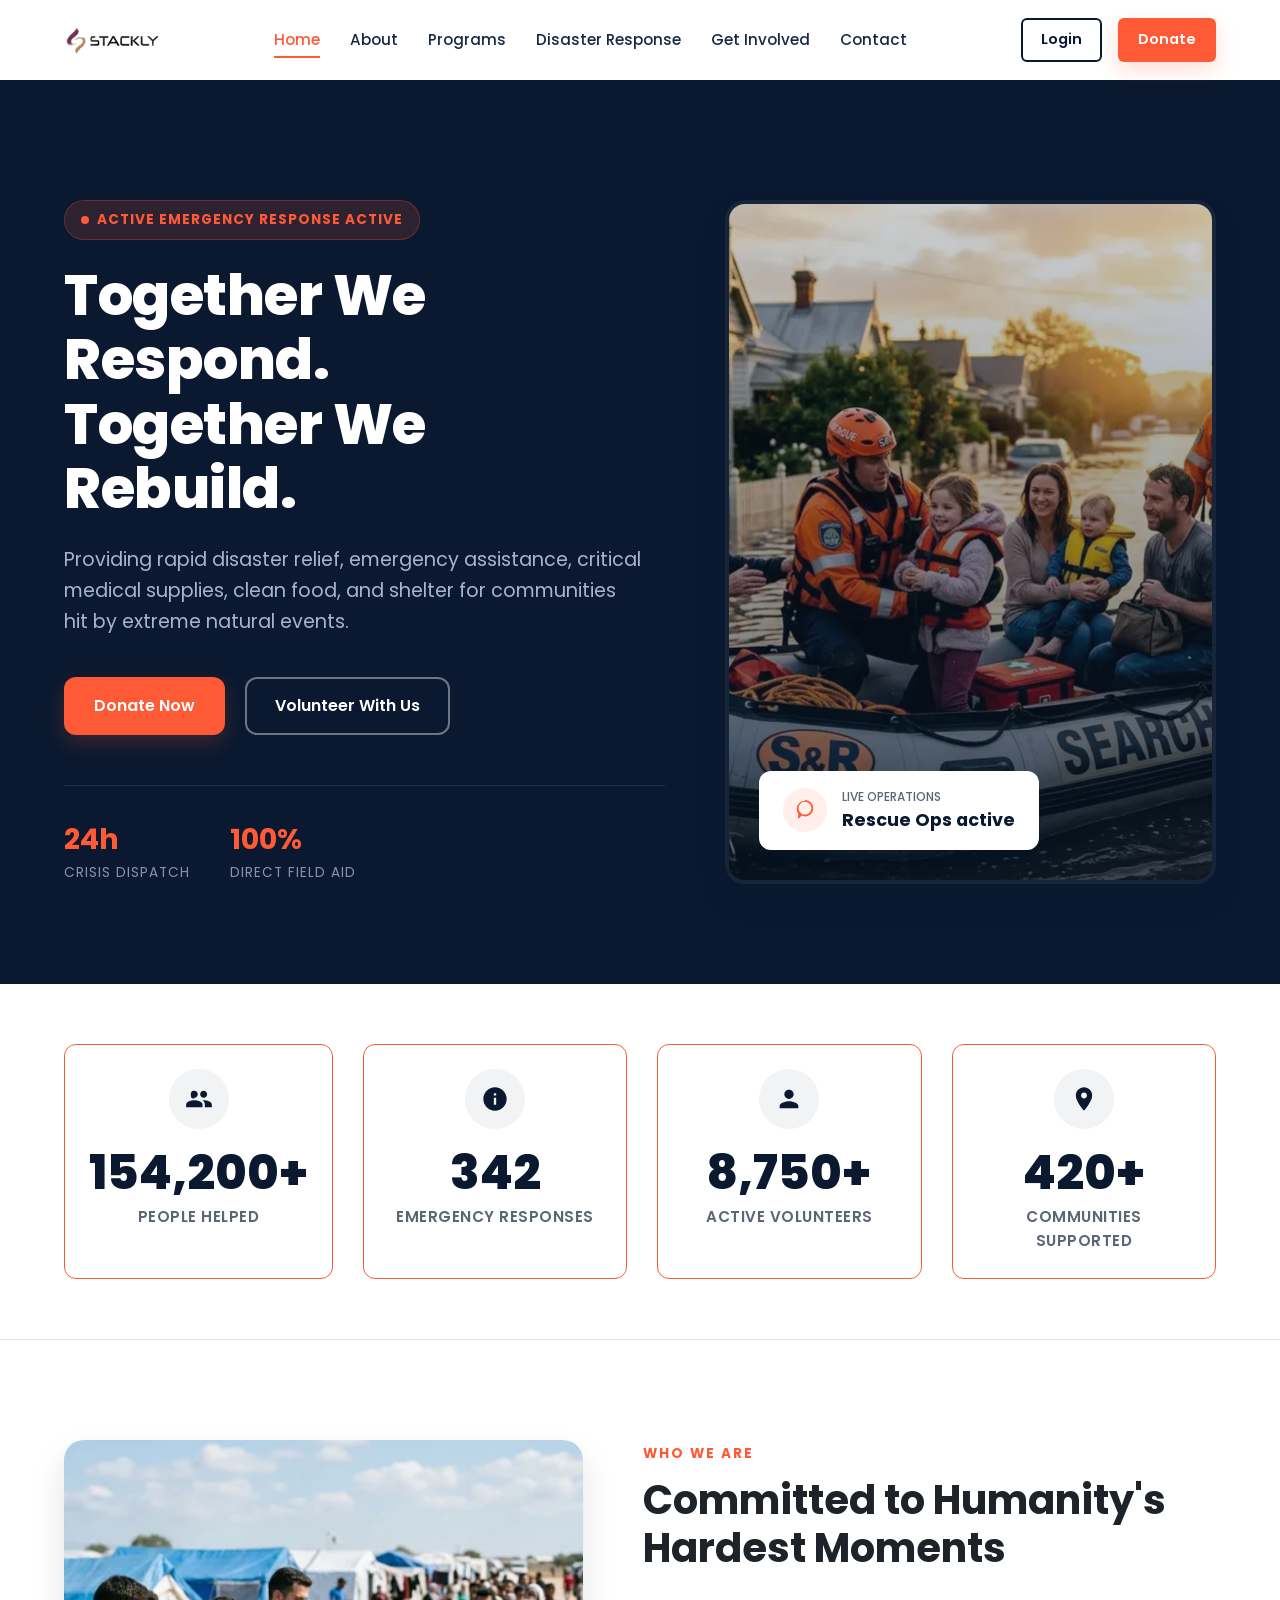
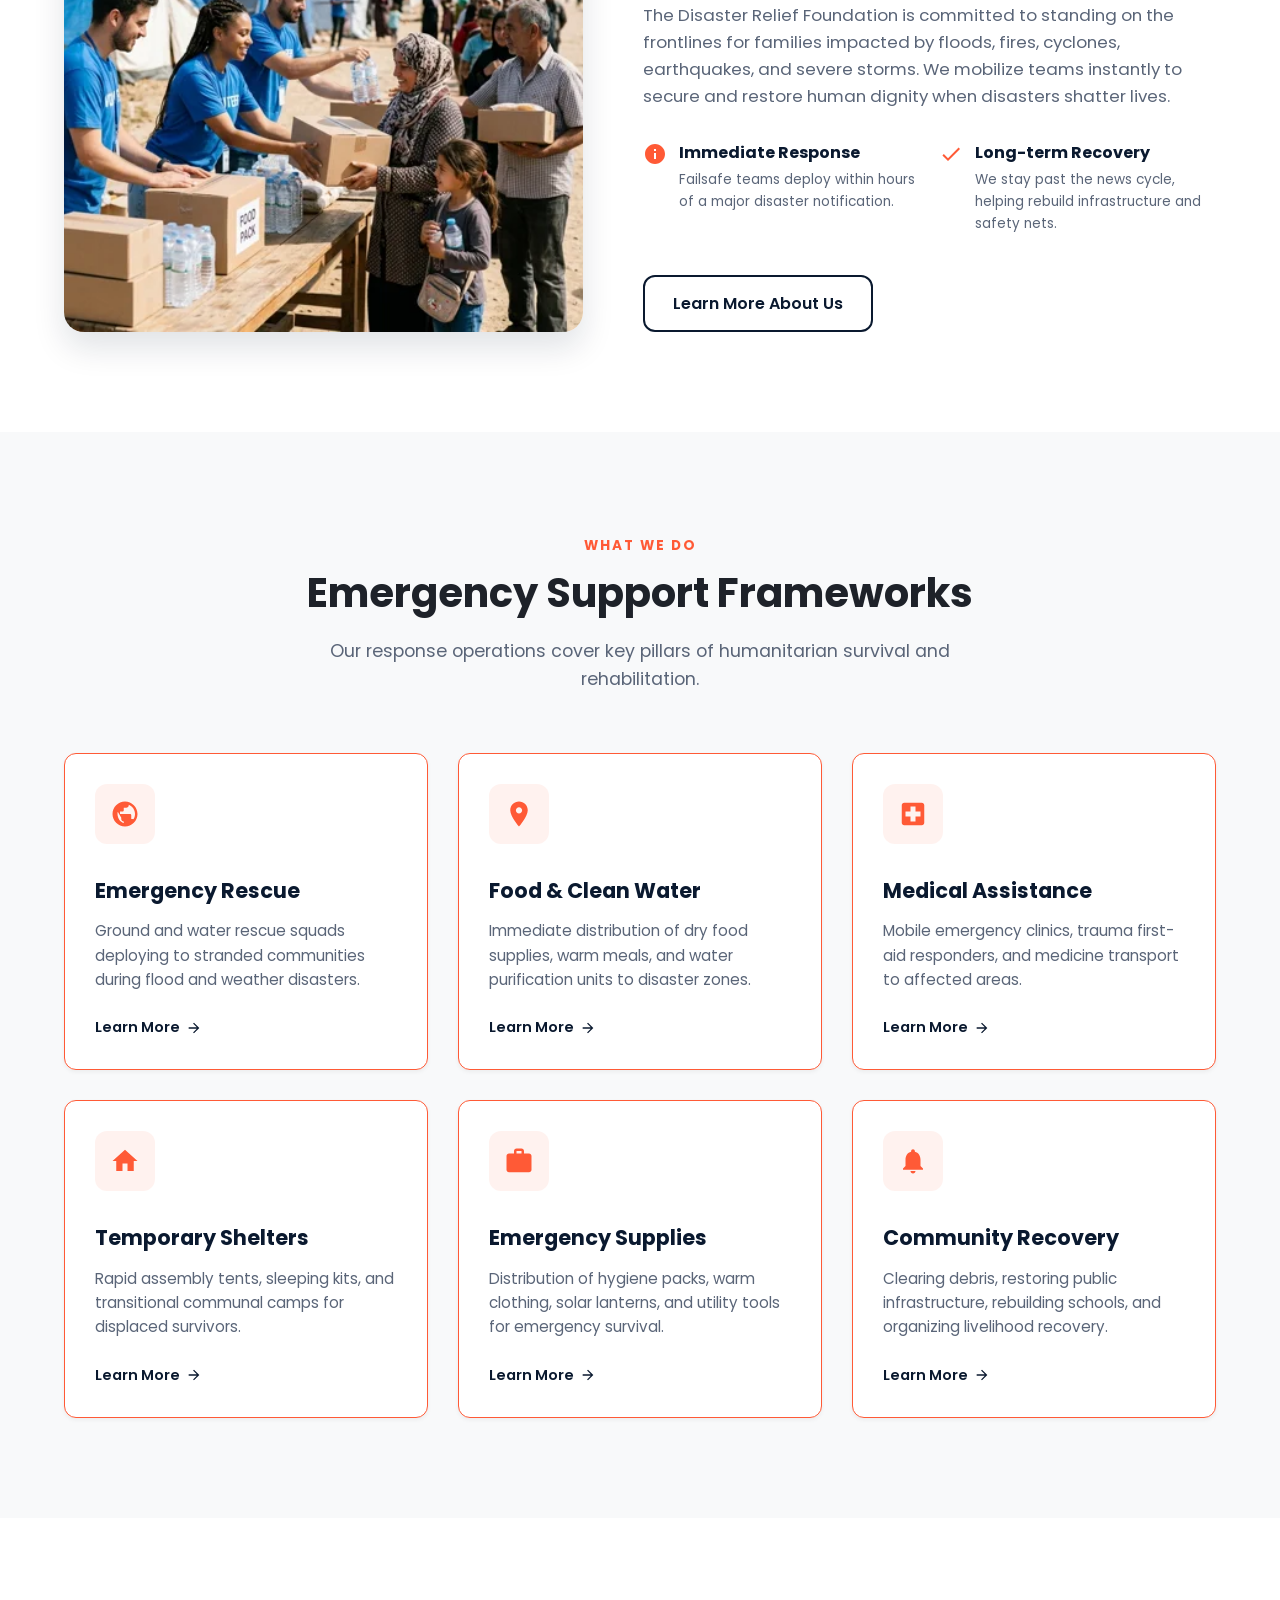
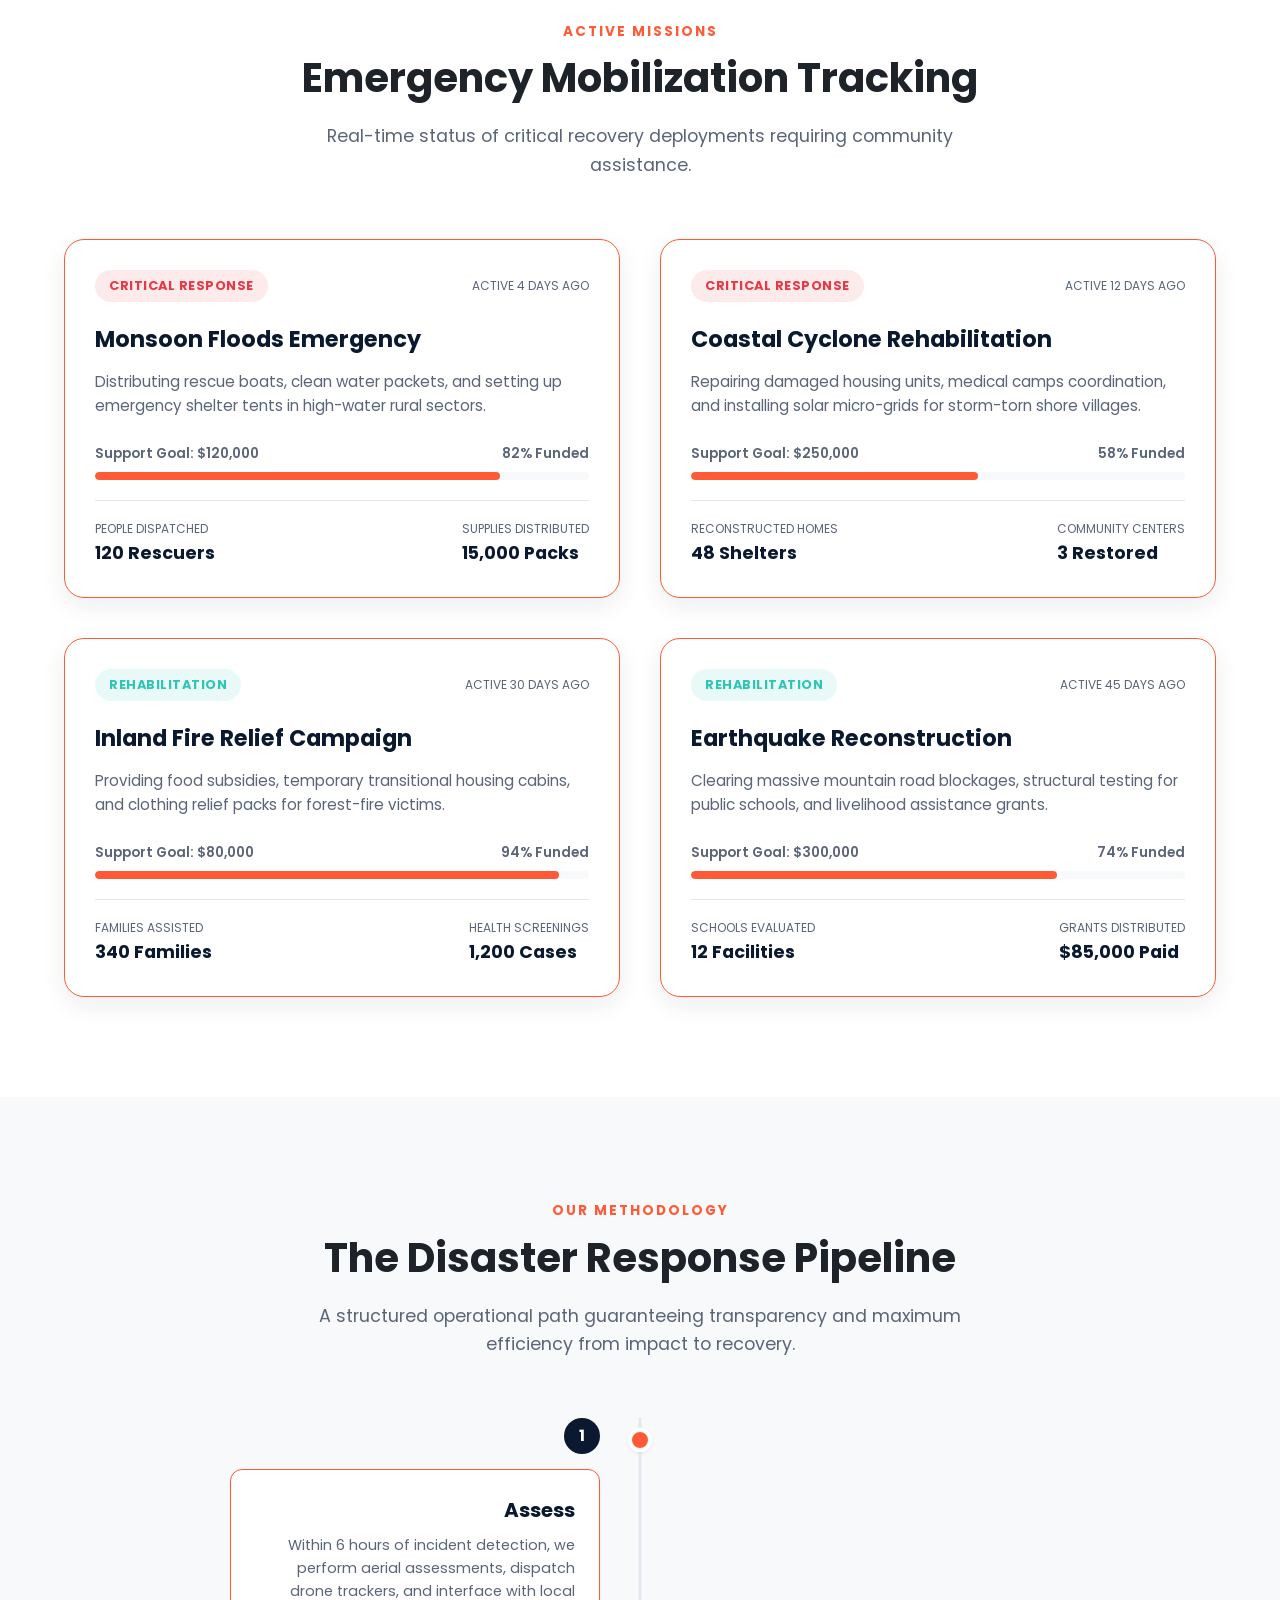
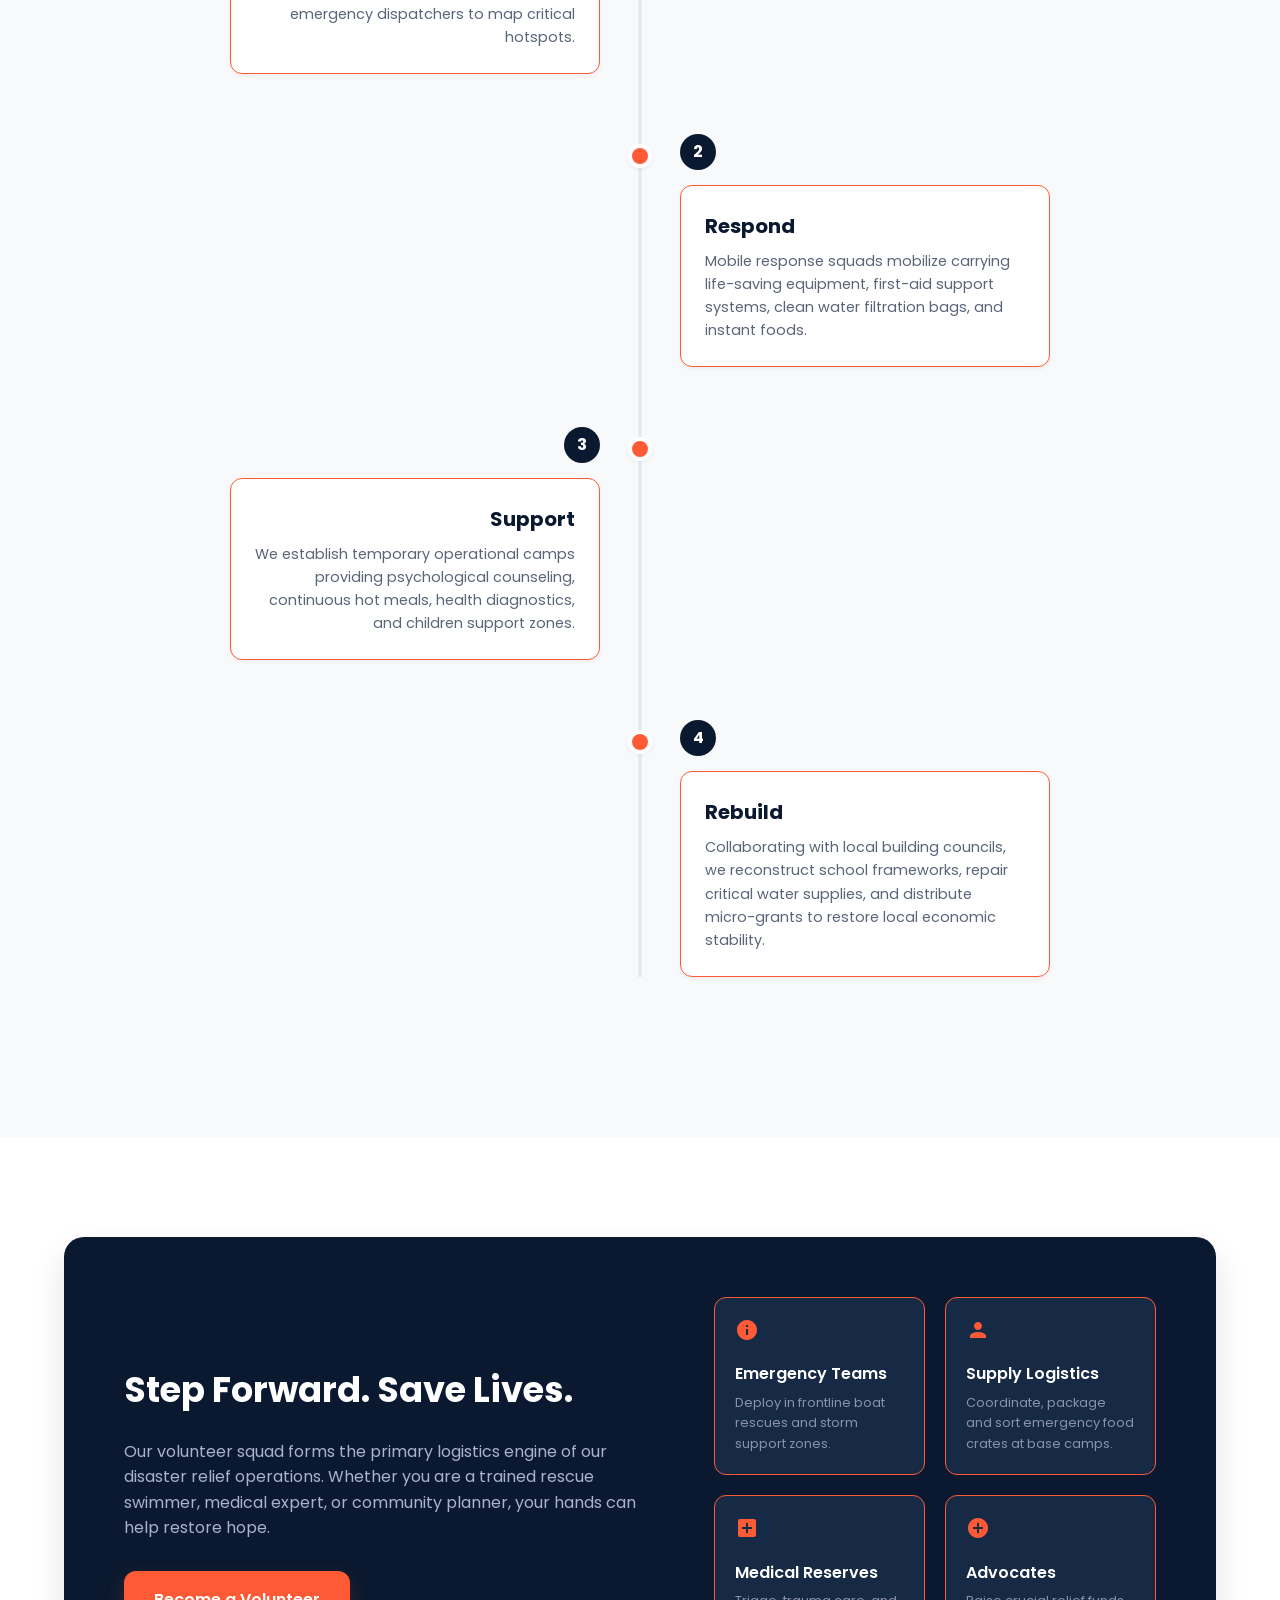
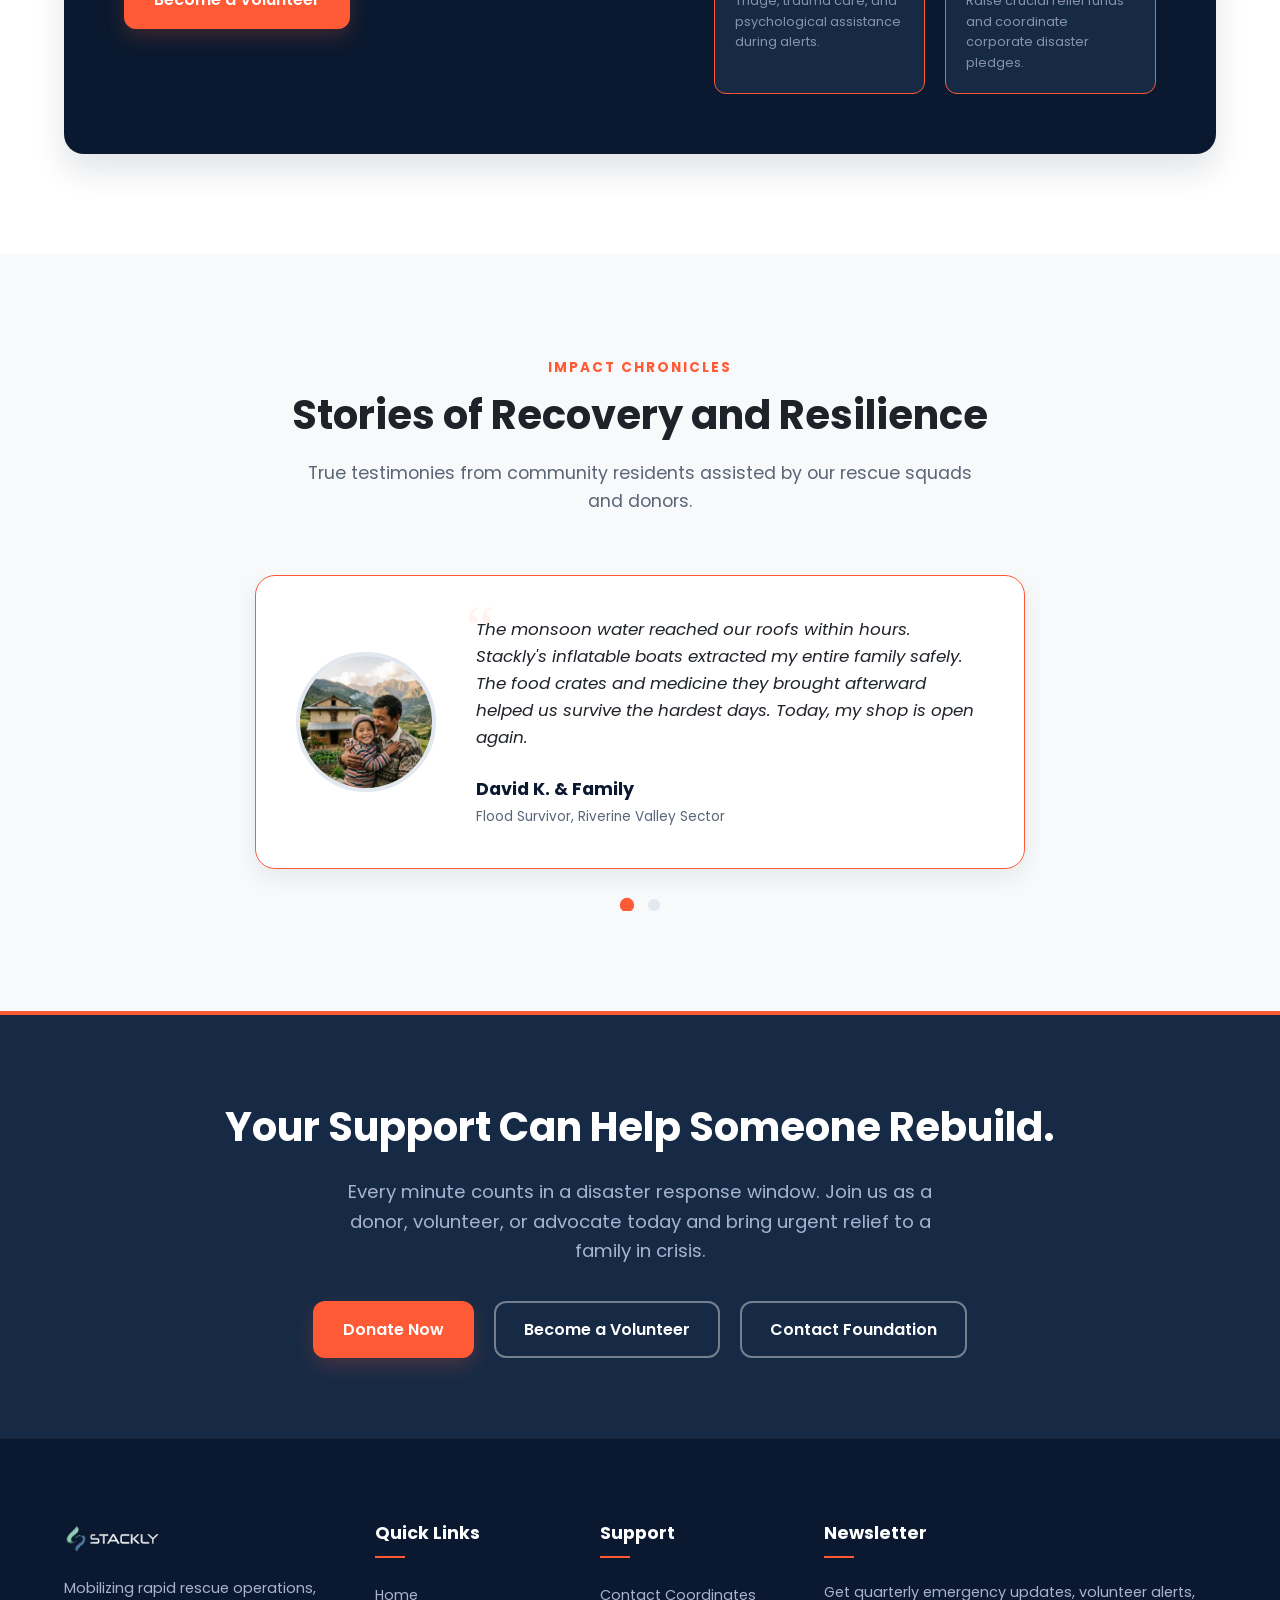
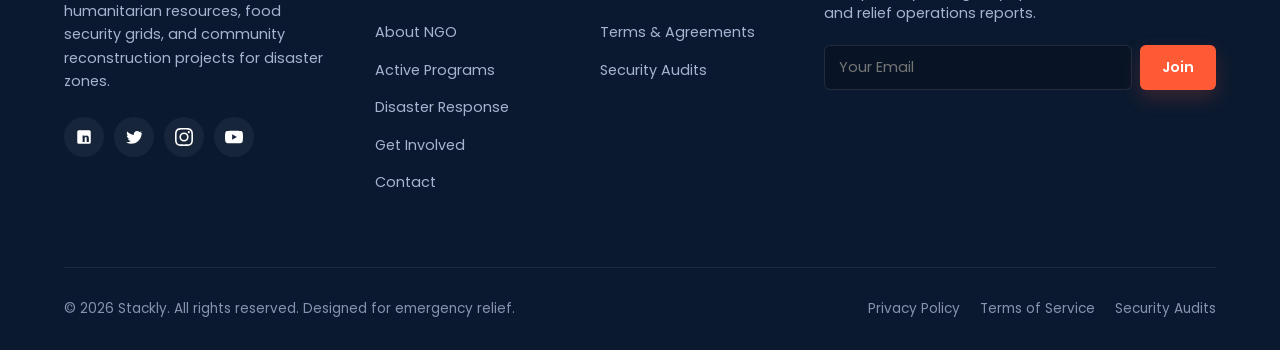
==== commit 8a285f98: "fix: adjust mobile padding-top for dark dashboards to prevent content overlapping sticky mobile head" ====
--- a/index.html
+++ b/index.html
@@ -5,7 +5,7 @@
     <meta name="viewport" content="width=device-width, initial-scale=1.0">
     <meta name="description" content="Disaster Relief Foundation - Providing rapid emergency response, food distribution, medical assistance, temporary shelters, and community recovery to disaster-hit zones.">
     <title>Together We Respond, Together We Rebuild | Disaster Relief Foundation</title>
-    <link rel="stylesheet" href="css/style.css?v=6.5">
+    <link rel="stylesheet" href="css/style.css?v=6.6">
 </head>
 <body class="has-fixed-header">
 
@@ -665,6 +665,6 @@
         </div>
     </footer>
 
-    <script src="js/main.js?v=2.6"></script>
+    <script src="js/main.js?v=2.7"></script>
 </body>
 </html>
--- a/css/style.css
+++ b/css/style.css
@@ -1554,6 +1554,13 @@
 .timeline-h-desc {
     font-size: 0.85rem;
     color: var(--color-text-muted);
+}
+
+/* FAQ Accordion Styles */
+.faq-content {
+    max-height: 0;
+    overflow: hidden;
+    transition: max-height 0.3s ease-out;
 }
 
 /* Donation Page custom styles (donate.html) */
@@ -3803,6 +3810,7 @@
     /* Mobile dashboard specific fixes */
     .dashboard-dark-layout .dashboard-main {
         padding: 15px !important;
+        padding-top: 90px !important;
     }
     
     .dashboard-dark-layout .sidebar-profile {
